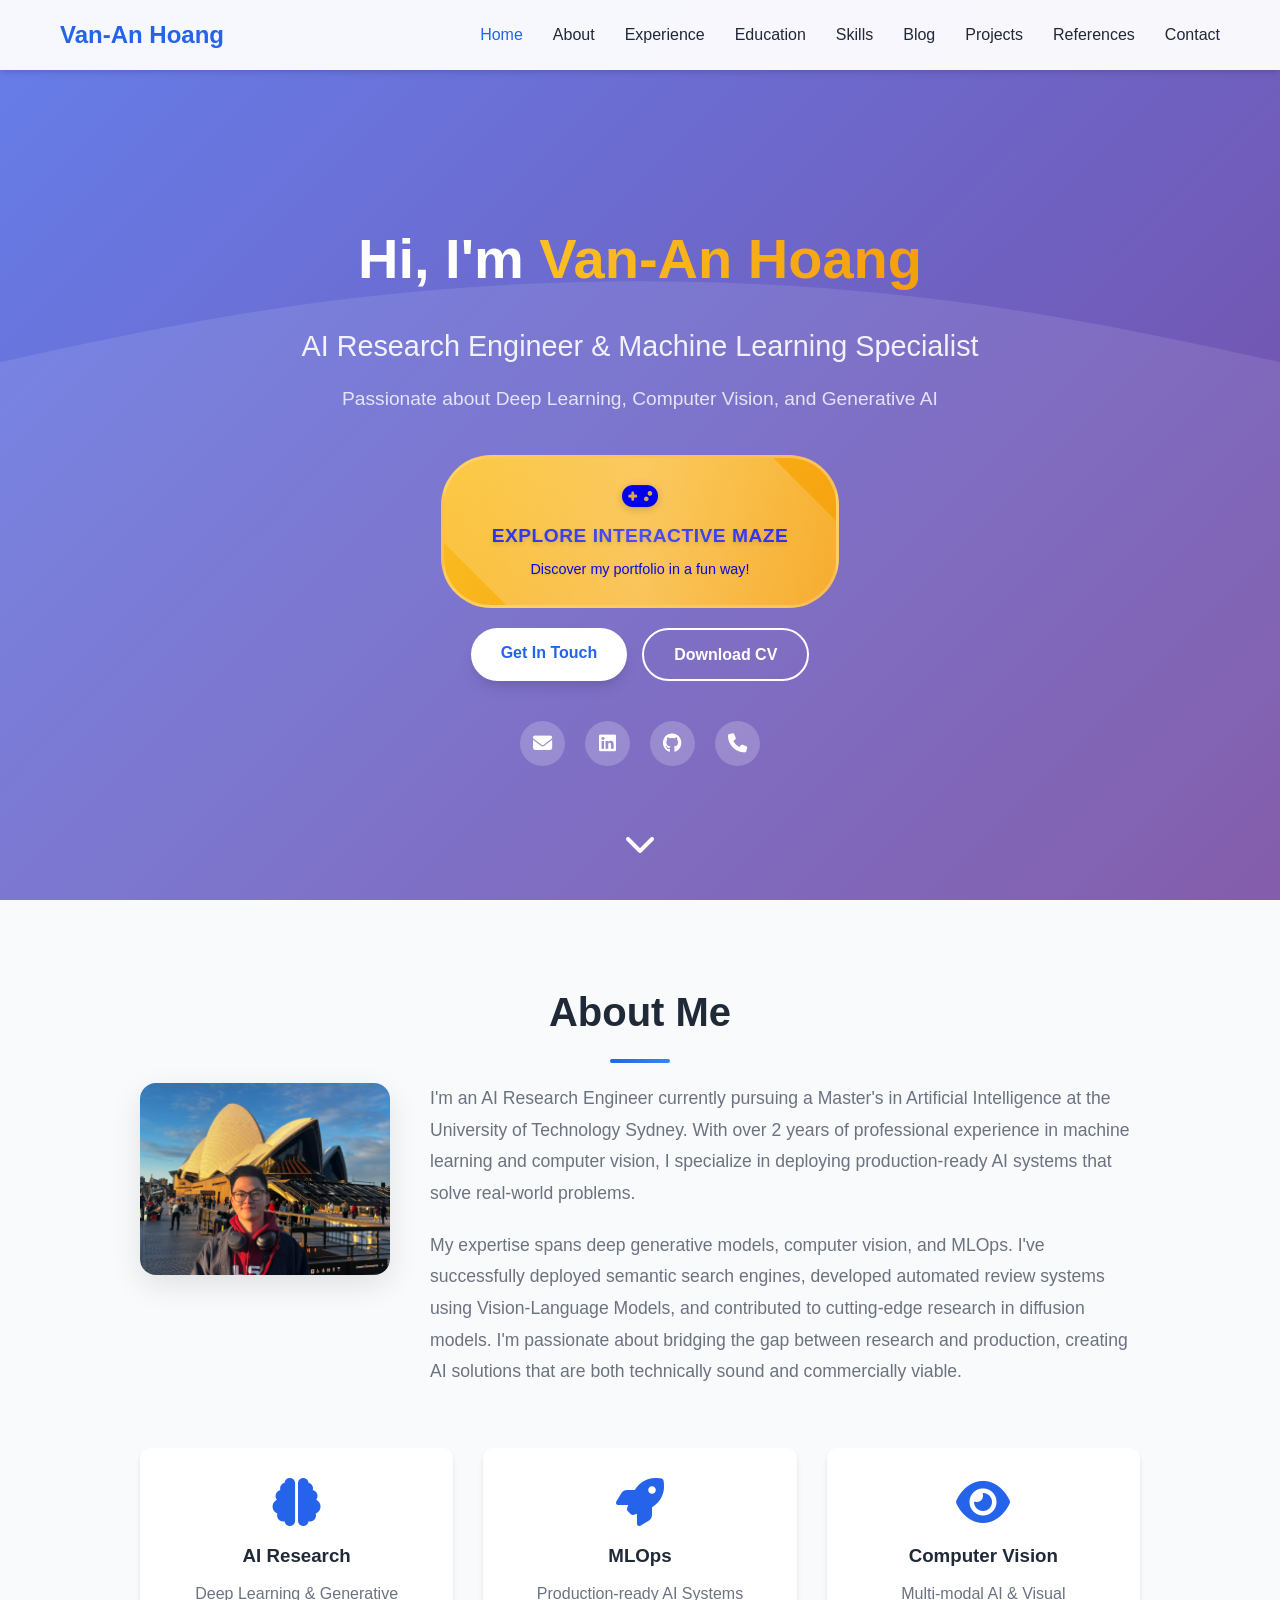
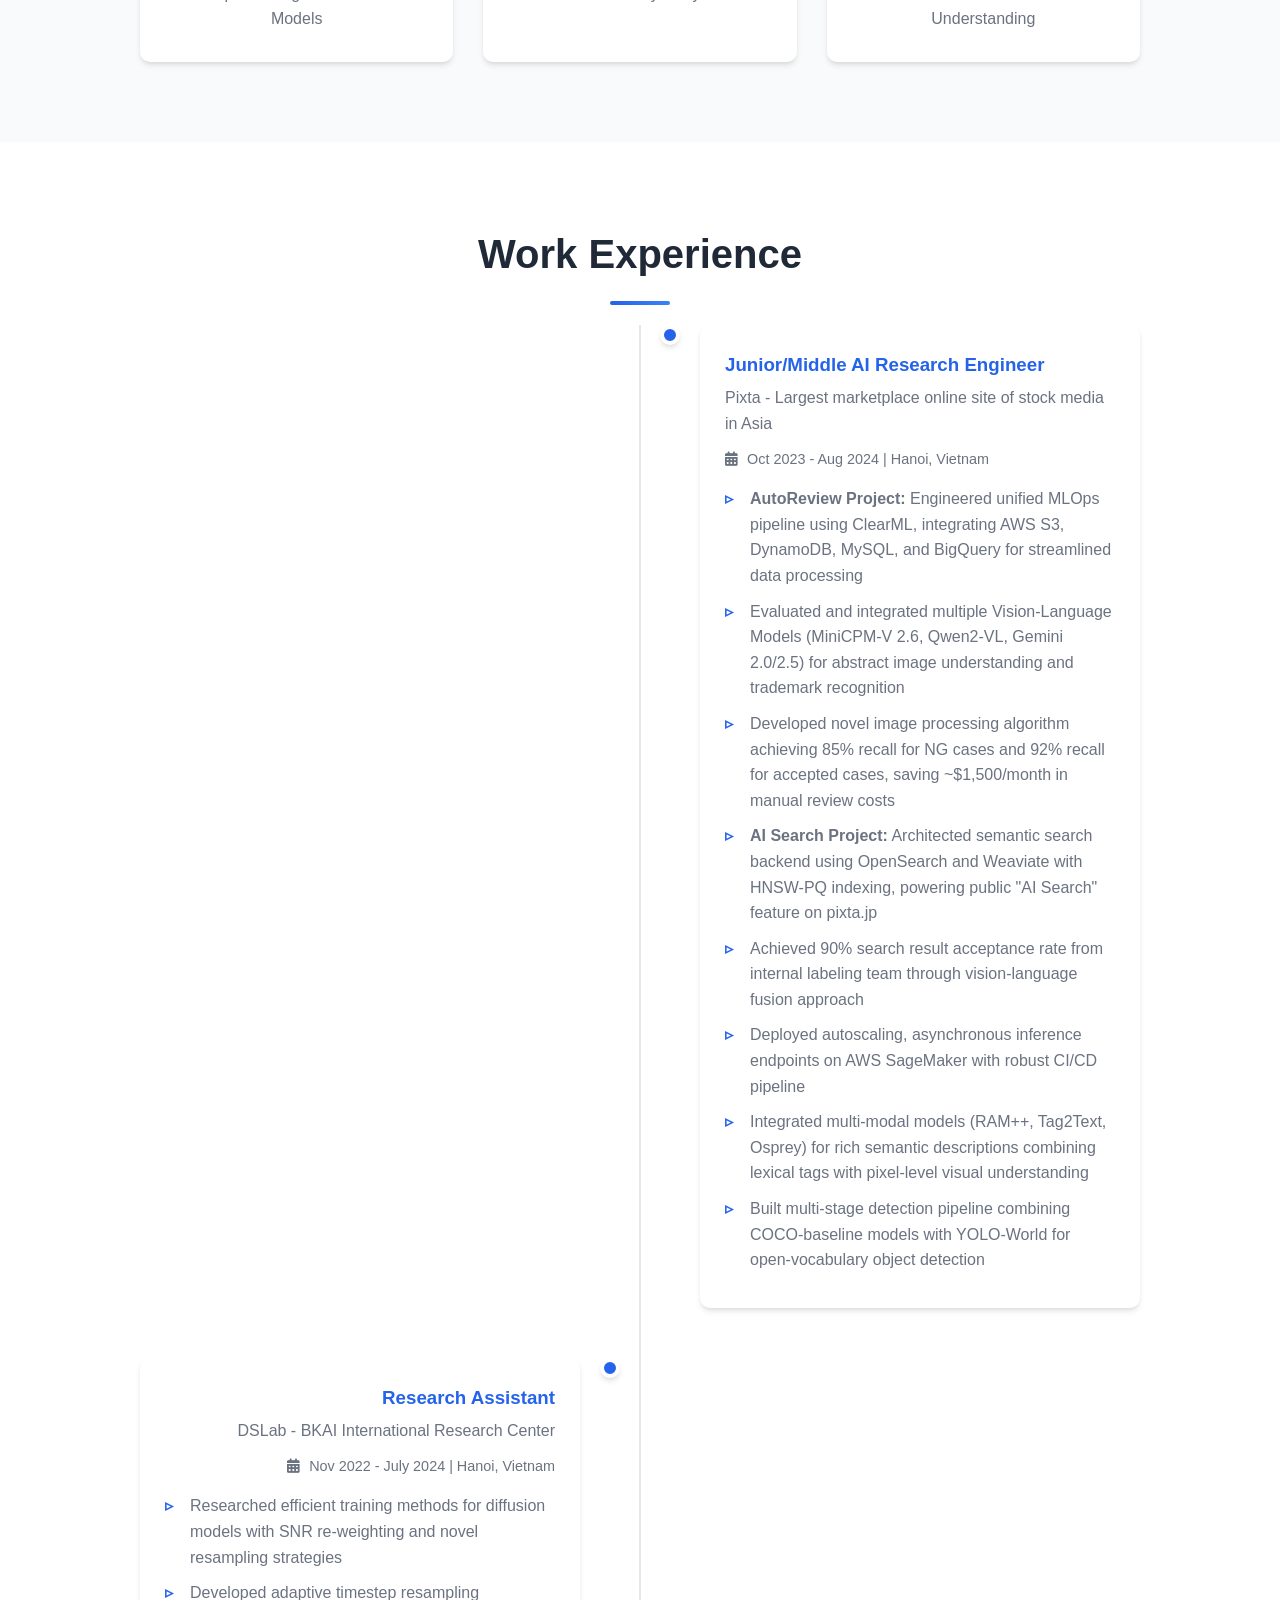
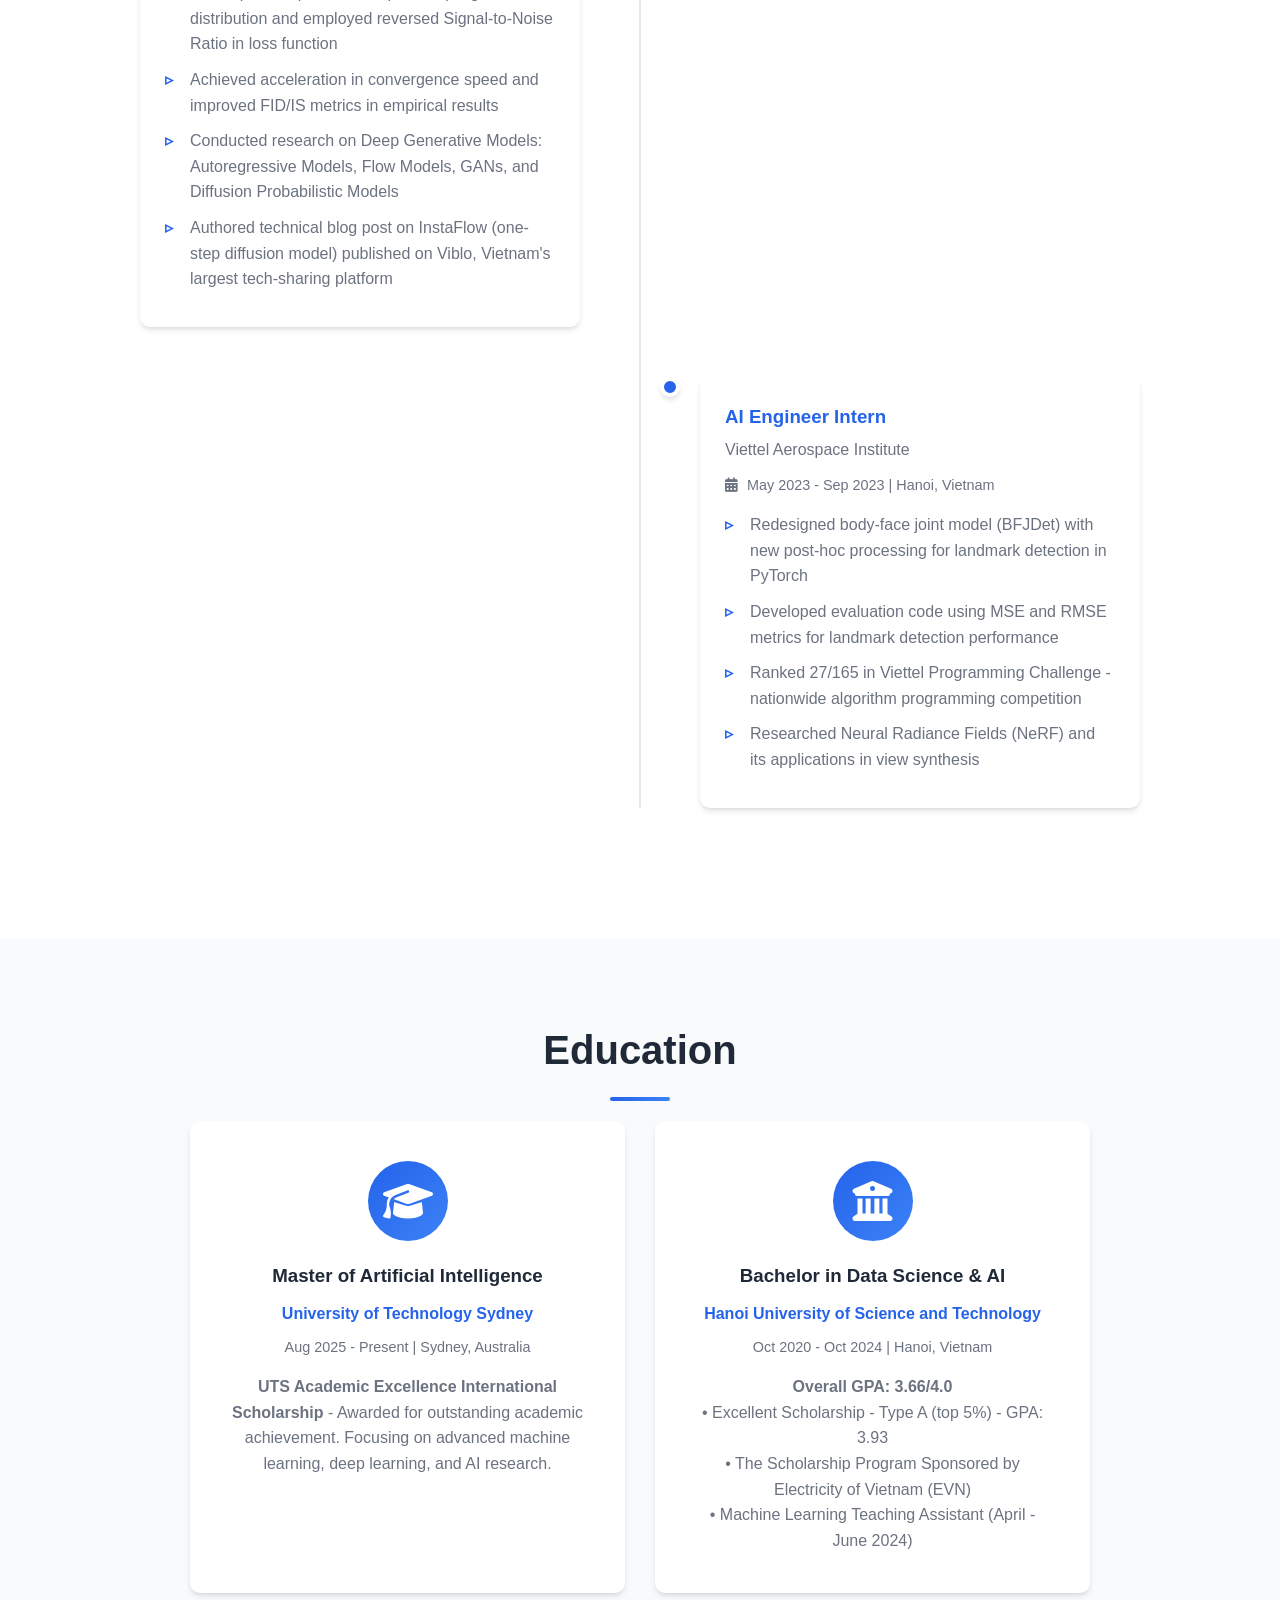
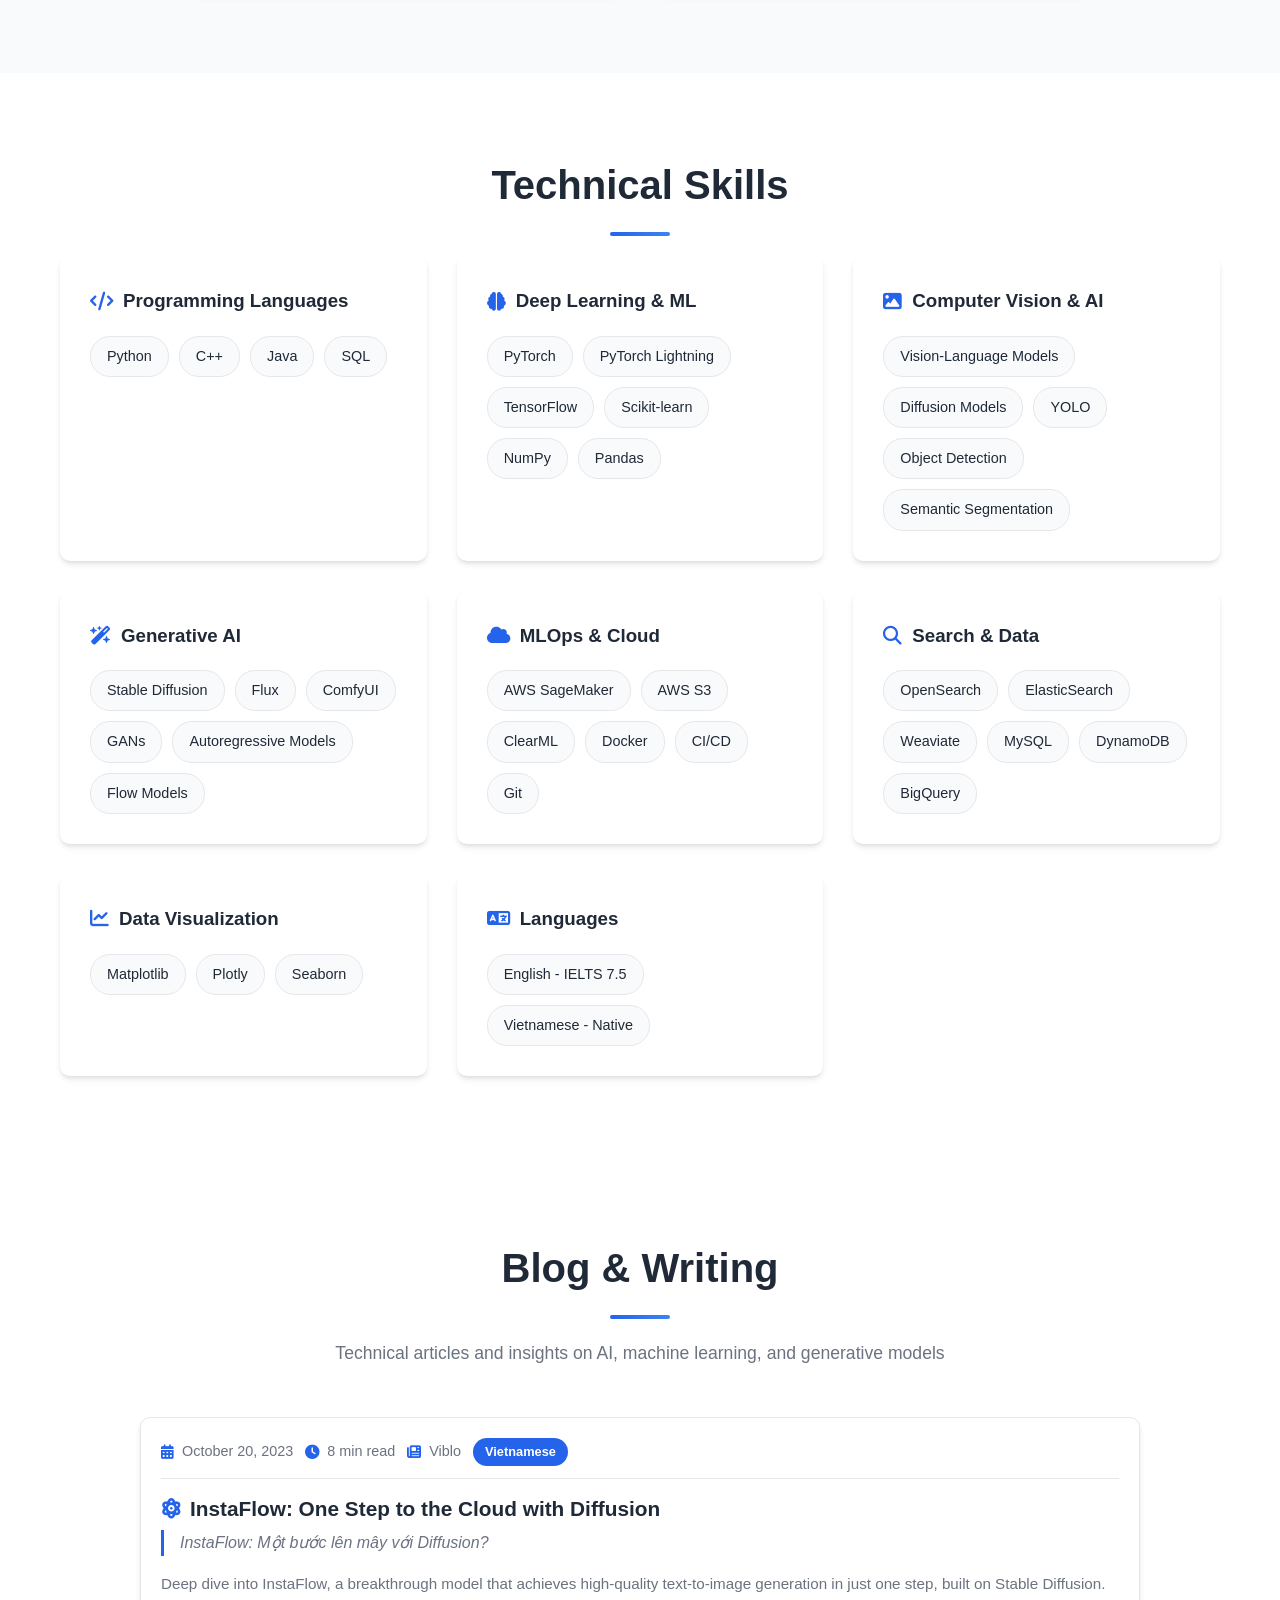
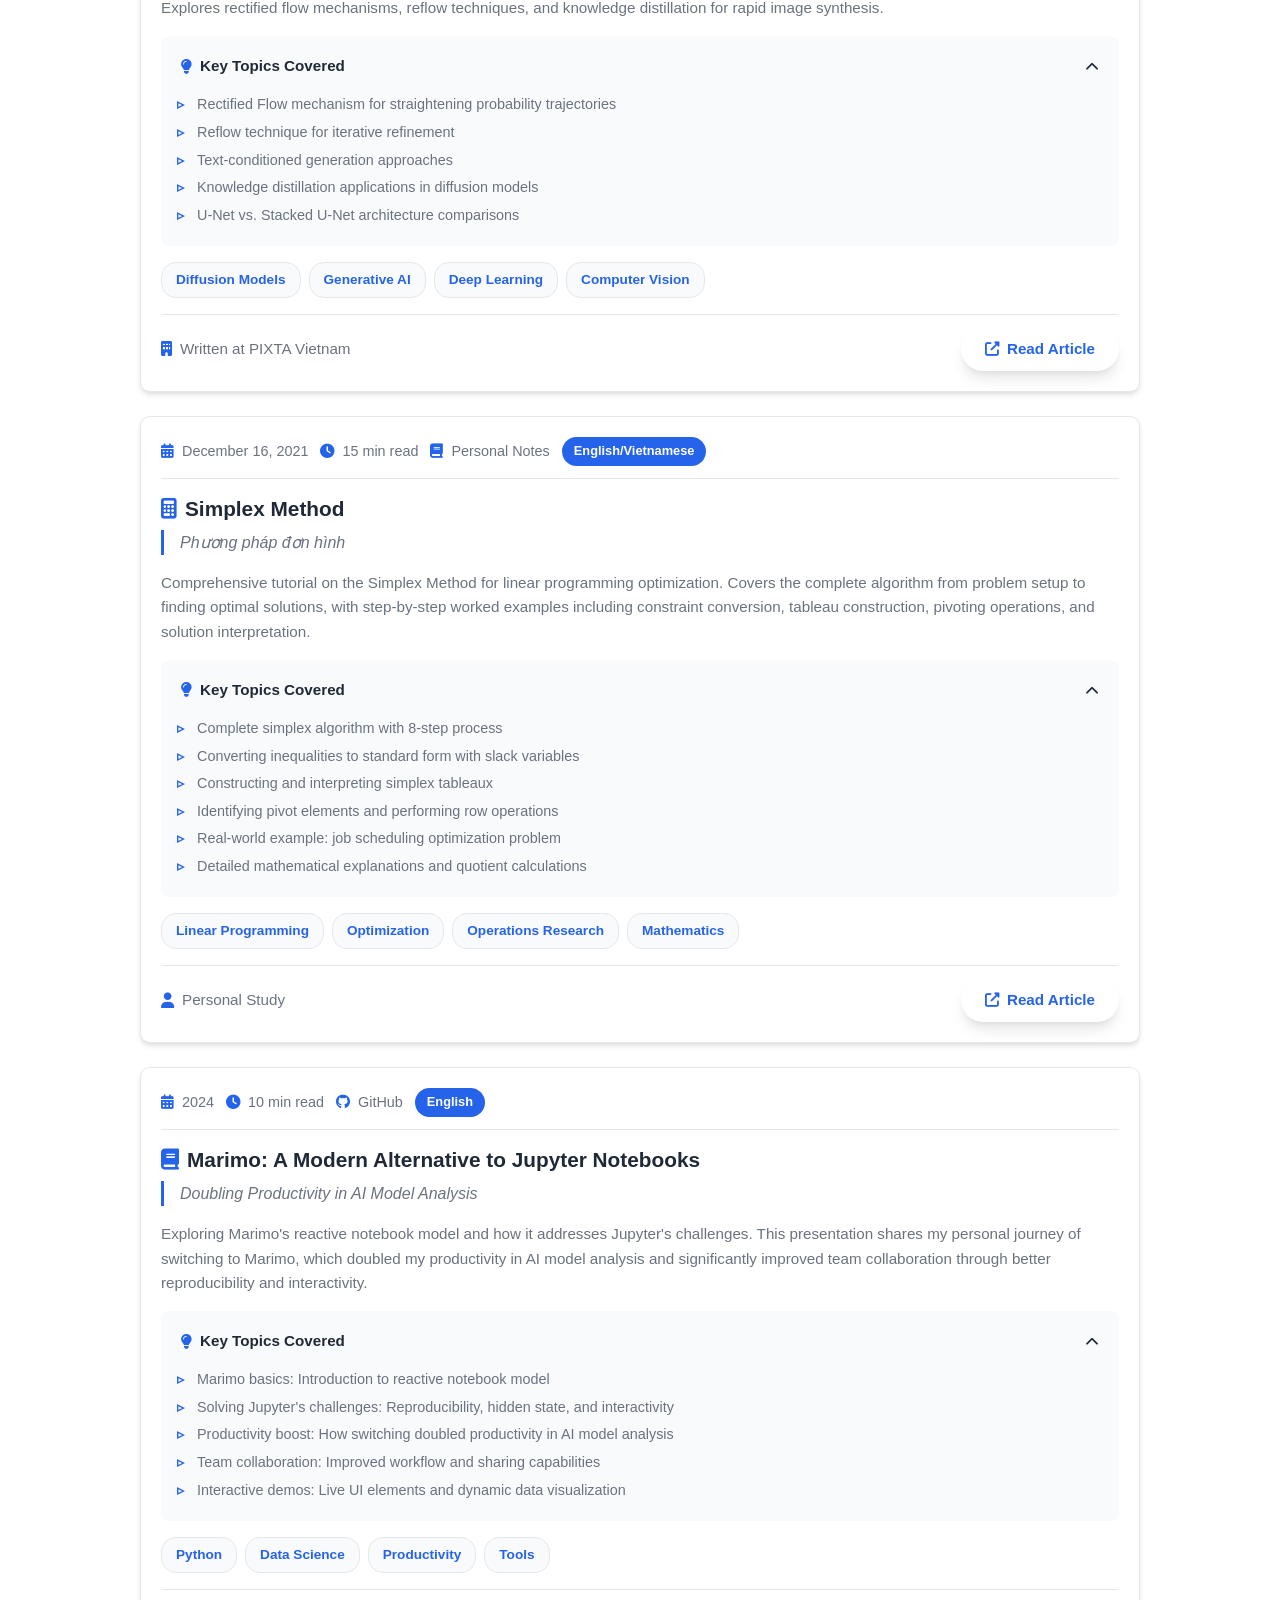
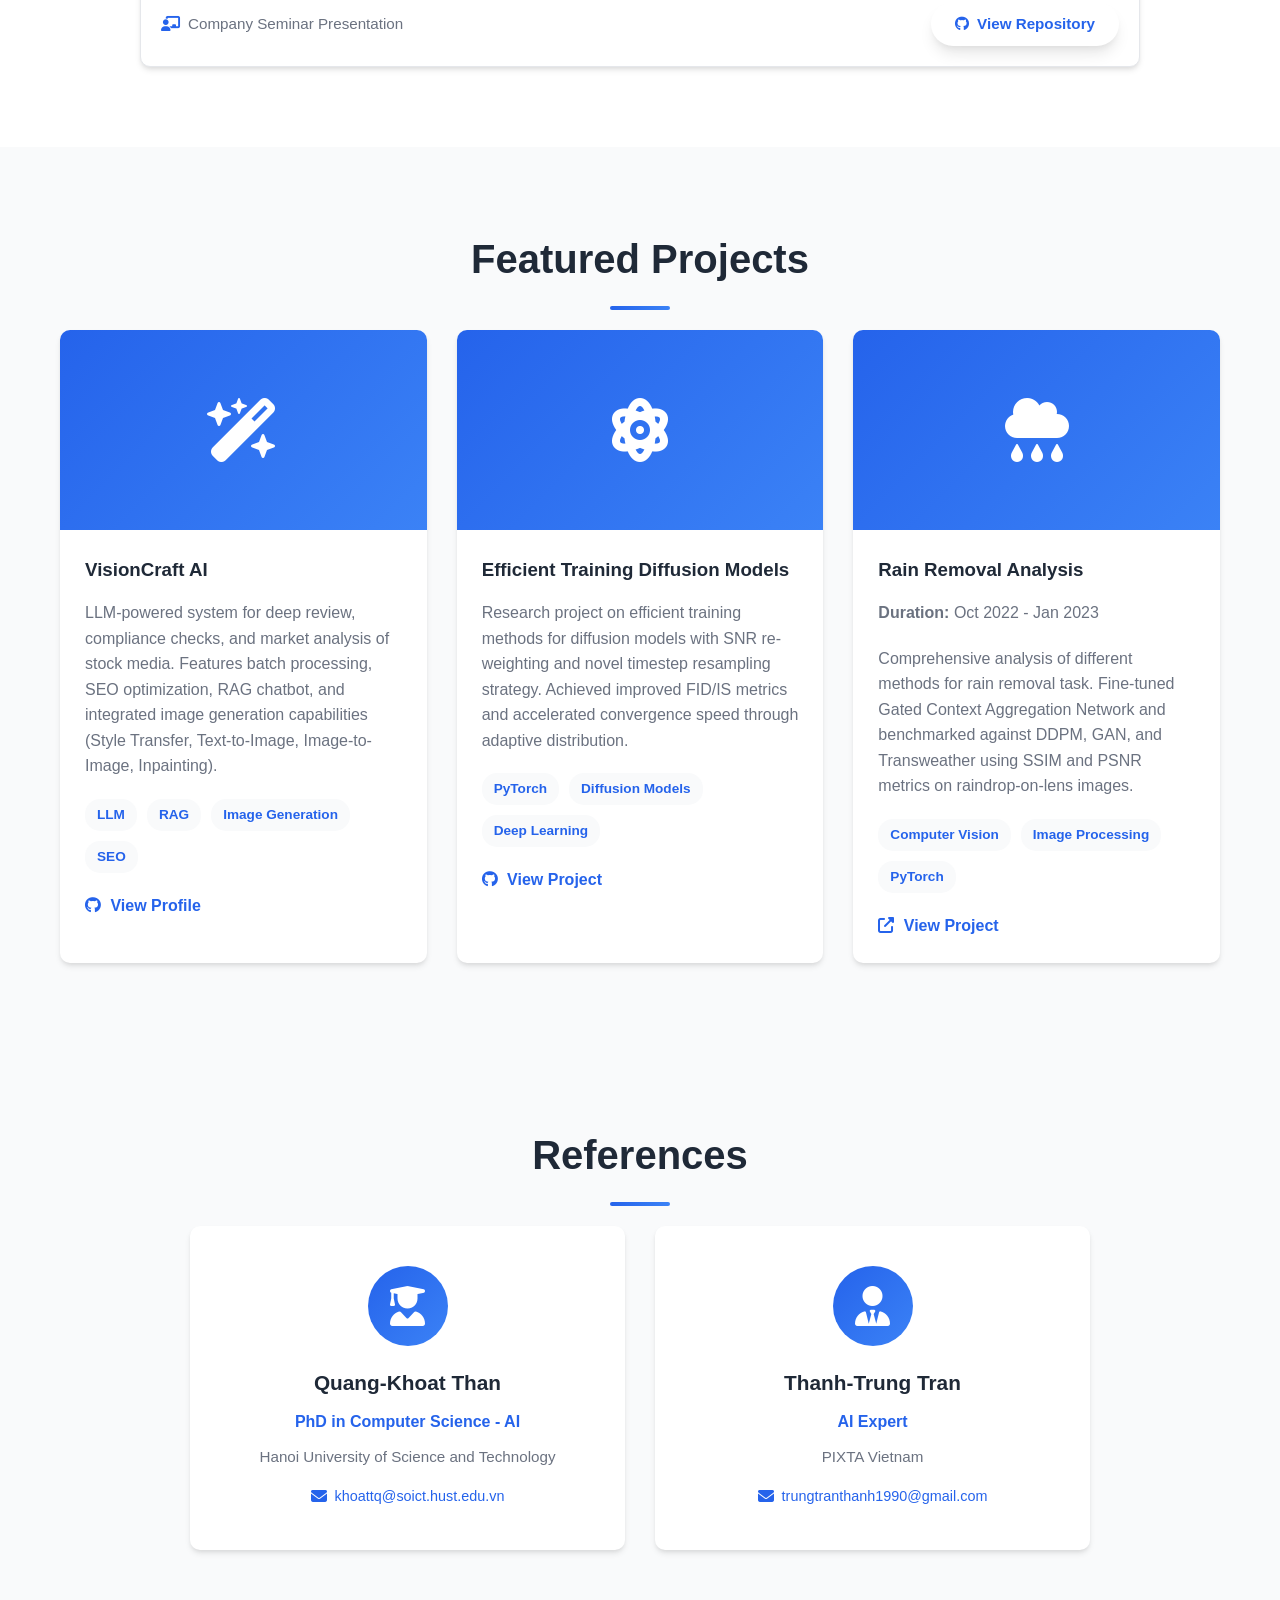
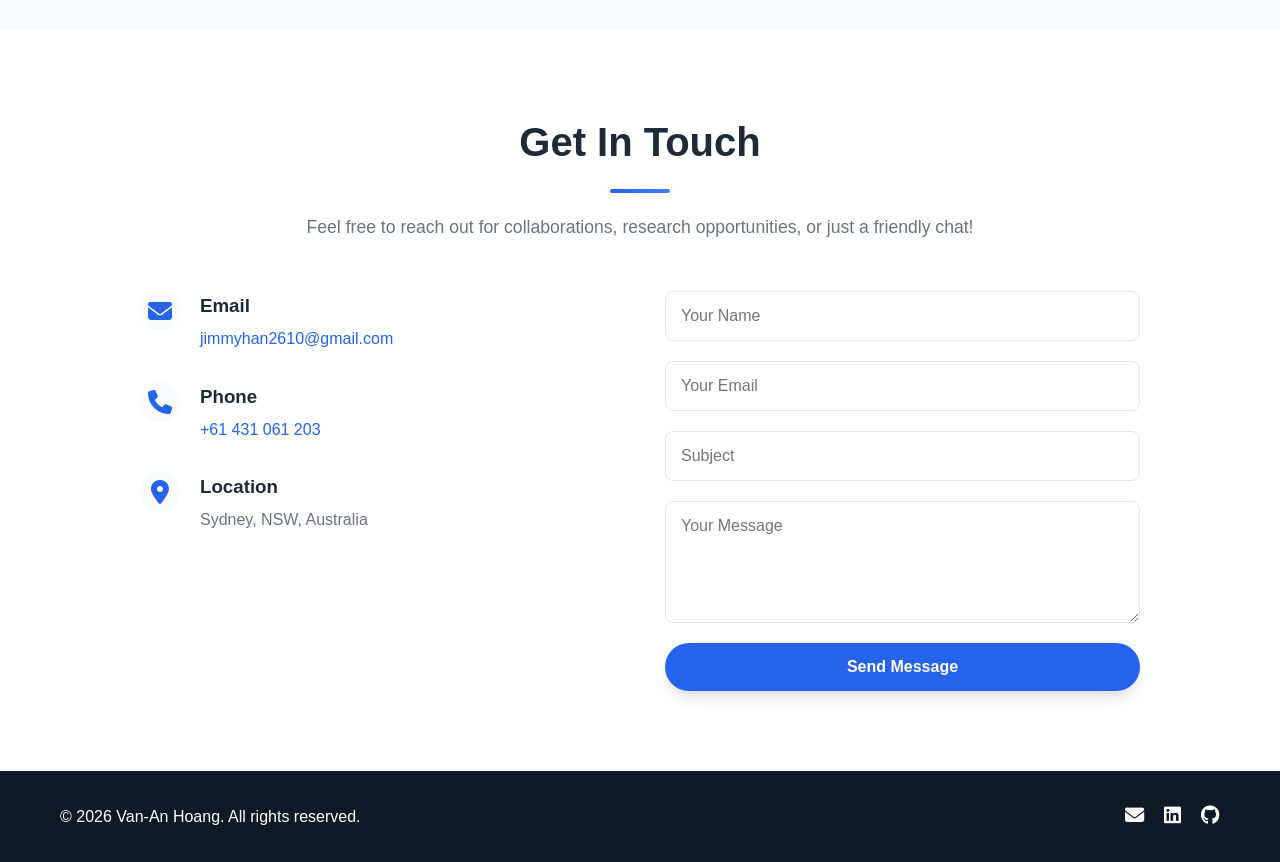
==== index.html @ dfd94d11 "Add blog section to portfolio website with multiple articles and enhance about section layout" ====
<!DOCTYPE html>
<html lang="en">
<head>
    <meta charset="UTF-8">
    <meta name="viewport" content="width=device-width, initial-scale=1.0">
    <title>Hoang Van An - Personal Portfolio</title>
    <link rel="stylesheet" href="css/shared.css">
    <link rel="stylesheet" href="css/styles.css">
    <link rel="stylesheet" href="https://cdnjs.cloudflare.com/ajax/libs/font-awesome/6.4.0/css/all.min.css">
</head>
<body>
    <!-- Navigation -->
    <nav class="navbar">
        <div class="container">
            <div class="nav-brand">
                <h2>Van-An Hoang</h2>
            </div>
            <div class="nav-toggle" id="navToggle">
                <span></span>
                <span></span>
                <span></span>
            </div>
            <ul class="nav-menu" id="navMenu">
                <li><a href="#home" class="nav-link">Home</a></li>
                <li><a href="#about" class="nav-link">About</a></li>
                <li><a href="#experience" class="nav-link">Experience</a></li>
                <li><a href="#education" class="nav-link">Education</a></li>
                <li><a href="#skills" class="nav-link">Skills</a></li>
                <li><a href="#blog" class="nav-link">Blog</a></li>
                <li><a href="#projects" class="nav-link">Projects</a></li>
                <li><a href="#references" class="nav-link">References</a></li>
                <li><a href="#contact" class="nav-link">Contact</a></li>
            </ul>
        </div>
    </nav>

    <!-- Hero Section -->
    <section id="home" class="hero">
        <div class="hero-content">
            <h1 class="hero-title">Hi, I'm <span class="highlight">Van-An Hoang</span></h1>
            <p class="hero-subtitle">AI Research Engineer & Machine Learning Specialist</p>
            <p class="hero-description">Passionate about Deep Learning, Computer Vision, and Generative AI</p>
            <div class="hero-buttons">
                <a href="maze.html" class="btn btn-maze">
                    <i class="fas fa-gamepad"></i>
                    <span>Explore Interactive Maze</span>
                    <small>Discover my portfolio in a fun way!</small>
                </a>
                <div class="hero-buttons-row">
                    <a href="#contact" class="btn btn-primary">Get In Touch</a>
                    <a href="assets/documents/Hoang_Van_An_CV_0210.pdf" download class="btn btn-secondary">Download CV</a>
                </div>
            </div>
            <div class="social-links">
                <a href="mailto:jimmyhan2610@gmail.com" target="_blank" title="Email"><i class="fas fa-envelope"></i></a>
                <a href="https://linkedin.com/in/van-an-hoang" target="_blank" title="LinkedIn"><i class="fab fa-linkedin"></i></a>
                <a href="https://github.com/EthAnHoangg" target="_blank" title="GitHub"><i class="fab fa-github"></i></a>
                <a href="tel:+61431061203" target="_blank" title="Phone"><i class="fas fa-phone"></i></a>
            </div>
        </div>
        <div class="scroll-down">
            <a href="#about"><i class="fas fa-chevron-down"></i></a>
        </div>
    </section>

    <!-- About Section -->
    <section id="about" class="about section">
        <div class="container">
            <h2 class="section-title">About Me</h2>
            <div class="about-content">
                <div class="about-top">
                    <div class="about-image">
                        <img src="assets/images/portrait.jpeg" alt="Van-An Hoang at Sydney Opera House">
                    </div>
                    <div class="about-text">
                        <p>I'm an AI Research Engineer currently pursuing a Master's in Artificial Intelligence at the University of Technology Sydney. With over 2 years of professional experience in machine learning and computer vision, I specialize in deploying production-ready AI systems that solve real-world problems.</p>
                        <p>My expertise spans deep generative models, computer vision, and MLOps. I've successfully deployed semantic search engines, developed automated review systems using Vision-Language Models, and contributed to cutting-edge research in diffusion models. I'm passionate about bridging the gap between research and production, creating AI solutions that are both technically sound and commercially viable.</p>
                    </div>
                </div>
                <div class="about-highlights">
                    <div class="highlight-item">
                        <i class="fas fa-brain"></i>
                        <h3>AI Research</h3>
                        <p>Deep Learning & Generative Models</p>
                    </div>
                    <div class="highlight-item">
                        <i class="fas fa-rocket"></i>
                        <h3>MLOps</h3>
                        <p>Production-ready AI Systems</p>
                    </div>
                    <div class="highlight-item">
                        <i class="fas fa-eye"></i>
                        <h3>Computer Vision</h3>
                        <p>Multi-modal AI & Visual Understanding</p>
                    </div>
                </div>
            </div>
        </div>
    </section>

    <!-- Experience Section -->
    <section id="experience" class="experience section">
        <div class="container">
            <h2 class="section-title">Work Experience</h2>
            <div class="timeline">
                <div class="timeline-item">
                    <div class="timeline-dot"></div>
                    <div class="timeline-content">
                        <h3>Junior/Middle AI Research Engineer</h3>
                        <h4>Pixta - Largest marketplace online site of stock media in Asia</h4>
                        <span class="timeline-date"><i class="fas fa-calendar-alt"></i> Oct 2023 - Aug 2024 | Hanoi, Vietnam</span>
                        <ul>
                            <li><strong>AutoReview Project:</strong> Engineered unified MLOps pipeline using ClearML, integrating AWS S3, DynamoDB, MySQL, and BigQuery for streamlined data processing</li>
                            <li>Evaluated and integrated multiple Vision-Language Models (MiniCPM-V 2.6, Qwen2-VL, Gemini 2.0/2.5) for abstract image understanding and trademark recognition</li>
                            <li>Developed novel image processing algorithm achieving 85% recall for NG cases and 92% recall for accepted cases, saving ~$1,500/month in manual review costs</li>
                            <li><strong>AI Search Project:</strong> Architected semantic search backend using OpenSearch and Weaviate with HNSW-PQ indexing, powering public "AI Search" feature on pixta.jp</li>
                            <li>Achieved 90% search result acceptance rate from internal labeling team through vision-language fusion approach</li>
                            <li>Deployed autoscaling, asynchronous inference endpoints on AWS SageMaker with robust CI/CD pipeline</li>
                            <li>Integrated multi-modal models (RAM++, Tag2Text, Osprey) for rich semantic descriptions combining lexical tags with pixel-level visual understanding</li>
                            <li>Built multi-stage detection pipeline combining COCO-baseline models with YOLO-World for open-vocabulary object detection</li>
                        </ul>
                    </div>
                </div>
                <div class="timeline-item">
                    <div class="timeline-dot"></div>
                    <div class="timeline-content">
                        <h3>Research Assistant</h3>
                        <h4>DSLab - BKAI International Research Center</h4>
                        <span class="timeline-date"><i class="fas fa-calendar-alt"></i> Nov 2022 - July 2024 | Hanoi, Vietnam</span>
                        <ul>
                            <li>Researched efficient training methods for diffusion models with SNR re-weighting and novel resampling strategies</li>
                            <li>Developed adaptive timestep resampling distribution and employed reversed Signal-to-Noise Ratio in loss function</li>
                            <li>Achieved acceleration in convergence speed and improved FID/IS metrics in empirical results</li>
                            <li>Conducted research on Deep Generative Models: Autoregressive Models, Flow Models, GANs, and Diffusion Probabilistic Models</li>
                            <li>Authored technical blog post on InstaFlow (one-step diffusion model) published on Viblo, Vietnam's largest tech-sharing platform</li>
                        </ul>
                    </div>
                </div>
                <div class="timeline-item">
                    <div class="timeline-dot"></div>
                    <div class="timeline-content">
                        <h3>AI Engineer Intern</h3>
                        <h4>Viettel Aerospace Institute</h4>
                        <span class="timeline-date"><i class="fas fa-calendar-alt"></i> May 2023 - Sep 2023 | Hanoi, Vietnam</span>
                        <ul>
                            <li>Redesigned body-face joint model (BFJDet) with new post-hoc processing for landmark detection in PyTorch</li>
                            <li>Developed evaluation code using MSE and RMSE metrics for landmark detection performance</li>
                            <li>Ranked 27/165 in Viettel Programming Challenge - nationwide algorithm programming competition</li>
                            <li>Researched Neural Radiance Fields (NeRF) and its applications in view synthesis</li>
                        </ul>
                    </div>
                </div>
            </div>
        </div>
    </section>

    <!-- Education Section -->
    <section id="education" class="education section">
        <div class="container">
            <h2 class="section-title">Education</h2>
            <div class="education-grid">
                <div class="education-card">
                    <div class="education-icon">
                        <i class="fas fa-graduation-cap"></i>
                    </div>
                    <h3>Master of Artificial Intelligence</h3>
                    <h4>University of Technology Sydney</h4>
                    <span class="education-date">Aug 2025 - Present | Sydney, Australia</span>
                    <p><strong>UTS Academic Excellence International Scholarship</strong> - Awarded for outstanding academic achievement. Focusing on advanced machine learning, deep learning, and AI research.</p>
                </div>
                <div class="education-card">
                    <div class="education-icon">
                        <i class="fas fa-university"></i>
                    </div>
                    <h3>Bachelor in Data Science & AI</h3>
                    <h4>Hanoi University of Science and Technology</h4>
                    <span class="education-date">Oct 2020 - Oct 2024 | Hanoi, Vietnam</span>
                    <p><strong>Overall GPA: 3.66/4.0</strong><br>
                    • Excellent Scholarship - Type A (top 5%) - GPA: 3.93<br>
                    • The Scholarship Program Sponsored by Electricity of Vietnam (EVN)<br>
                    • Machine Learning Teaching Assistant (April - June 2024)</p>
                </div>
            </div>
        </div>
    </section>

    <!-- Skills Section -->
    <section id="skills" class="skills section">
        <div class="container">
            <h2 class="section-title">Technical Skills</h2>
            <div class="skills-grid">
                <div class="skill-category">
                    <h3><i class="fas fa-code"></i> Programming Languages</h3>
                    <div class="skill-tags">
                        <span class="skill-tag">Python</span>
                        <span class="skill-tag">C++</span>
                        <span class="skill-tag">Java</span>
                        <span class="skill-tag">SQL</span>
                    </div>
                </div>
                <div class="skill-category">
                    <h3><i class="fas fa-brain"></i> Deep Learning & ML</h3>
                    <div class="skill-tags">
                        <span class="skill-tag">PyTorch</span>
                        <span class="skill-tag">PyTorch Lightning</span>
                        <span class="skill-tag">TensorFlow</span>
                        <span class="skill-tag">Scikit-learn</span>
                        <span class="skill-tag">NumPy</span>
                        <span class="skill-tag">Pandas</span>
                    </div>
                </div>
                <div class="skill-category">
                    <h3><i class="fas fa-image"></i> Computer Vision & AI</h3>
                    <div class="skill-tags">
                        <span class="skill-tag">Vision-Language Models</span>
                        <span class="skill-tag">Diffusion Models</span>
                        <span class="skill-tag">YOLO</span>
                        <span class="skill-tag">Object Detection</span>
                        <span class="skill-tag">Semantic Segmentation</span>
                    </div>
                </div>
                <div class="skill-category">
                    <h3><i class="fas fa-wand-magic-sparkles"></i> Generative AI</h3>
                    <div class="skill-tags">
                        <span class="skill-tag">Stable Diffusion</span>
                        <span class="skill-tag">Flux</span>
                        <span class="skill-tag">ComfyUI</span>
                        <span class="skill-tag">GANs</span>
                        <span class="skill-tag">Autoregressive Models</span>
                        <span class="skill-tag">Flow Models</span>
                    </div>
                </div>
                <div class="skill-category">
                    <h3><i class="fas fa-cloud"></i> MLOps & Cloud</h3>
                    <div class="skill-tags">
                        <span class="skill-tag">AWS SageMaker</span>
                        <span class="skill-tag">AWS S3</span>
                        <span class="skill-tag">ClearML</span>
                        <span class="skill-tag">Docker</span>
                        <span class="skill-tag">CI/CD</span>
                        <span class="skill-tag">Git</span>
                    </div>
                </div>
                <div class="skill-category">
                    <h3><i class="fas fa-search"></i> Search & Data</h3>
                    <div class="skill-tags">
                        <span class="skill-tag">OpenSearch</span>
                        <span class="skill-tag">ElasticSearch</span>
                        <span class="skill-tag">Weaviate</span>
                        <span class="skill-tag">MySQL</span>
                        <span class="skill-tag">DynamoDB</span>
                        <span class="skill-tag">BigQuery</span>
                    </div>
                </div>
                <div class="skill-category">
                    <h3><i class="fas fa-chart-line"></i> Data Visualization</h3>
                    <div class="skill-tags">
                        <span class="skill-tag">Matplotlib</span>
                        <span class="skill-tag">Plotly</span>
                        <span class="skill-tag">Seaborn</span>
                    </div>
                </div>
                <div class="skill-category">
                    <h3><i class="fas fa-language"></i> Languages</h3>
                    <div class="skill-tags">
                        <span class="skill-tag">English - IELTS 7.5</span>
                        <span class="skill-tag">Vietnamese - Native</span>
                    </div>
                </div>
            </div>
        </div>
    </section>

    <!-- Blog Section -->
    <section id="blog" class="blog section">
        <div class="container">
            <h2 class="section-title">Blog & Writing</h2>
            <p class="section-subtitle">Technical articles and insights on AI, machine learning, and generative models</p>
            <div class="blog-list">
                <article class="blog-article">
                    <div class="blog-meta-info">
                        <span class="blog-date"><i class="fas fa-calendar-alt"></i> October 20, 2023</span>
                        <span class="blog-read-time"><i class="fas fa-clock"></i> 8 min read</span>
                        <span class="blog-platform"><i class="fas fa-newspaper"></i> Viblo</span>
                        <span class="blog-language">Vietnamese</span>
                    </div>
                    <h3 class="blog-title"><i class="fas fa-atom"></i> InstaFlow: One Step to the Cloud with Diffusion</h3>
                    <p class="blog-title-vietnamese">InstaFlow: Một bước lên mây với Diffusion?</p>
                    <p class="blog-description">Deep dive into InstaFlow, a breakthrough model that achieves high-quality text-to-image generation in just one step, built on Stable Diffusion. Explores rectified flow mechanisms, reflow techniques, and knowledge distillation for rapid image synthesis.</p>
                    <div class="blog-highlights active">
                        <h4 class="blog-accordion-toggle">
                            <span><i class="fas fa-lightbulb"></i> Key Topics Covered</span>
                            <i class="fas fa-chevron-down"></i>
                        </h4>
                        <ul class="blog-accordion-content">
                            <li>Rectified Flow mechanism for straightening probability trajectories</li>
                            <li>Reflow technique for iterative refinement</li>
                            <li>Text-conditioned generation approaches</li>
                            <li>Knowledge distillation applications in diffusion models</li>
                            <li>U-Net vs. Stacked U-Net architecture comparisons</li>
                        </ul>
                    </div>
                    <div class="blog-tags">
                        <span class="blog-tag">Diffusion Models</span>
                        <span class="blog-tag">Generative AI</span>
                        <span class="blog-tag">Deep Learning</span>
                        <span class="blog-tag">Computer Vision</span>
                    </div>
                    <div class="blog-footer">
                        <span class="blog-org"><i class="fas fa-building"></i> Written at PIXTA Vietnam</span>
                        <a href="https://viblo.asia/p/instaflow-mot-buoc-len-may-voi-diffusion-vlZL9oxZ4QK" target="_blank" class="btn btn-primary blog-link">
                            <i class="fas fa-external-link-alt"></i> Read Article
                        </a>
                    </div>
                </article>

                <article class="blog-article">
                    <div class="blog-meta-info">
                        <span class="blog-date"><i class="fas fa-calendar-alt"></i> December 16, 2021</span>
                        <span class="blog-read-time"><i class="fas fa-clock"></i> 15 min read</span>
                        <span class="blog-platform"><i class="fas fa-book"></i> Personal Notes</span>
                        <span class="blog-language">English/Vietnamese</span>
                    </div>
                    <h3 class="blog-title"><i class="fas fa-calculator"></i> Simplex Method</h3>
                    <p class="blog-title-vietnamese">Phương pháp đơn hình</p>
                    <p class="blog-description">Comprehensive tutorial on the Simplex Method for linear programming optimization. Covers the complete algorithm from problem setup to finding optimal solutions, with step-by-step worked examples including constraint conversion, tableau construction, pivoting operations, and solution interpretation.</p>
                    <div class="blog-highlights active">
                        <h4 class="blog-accordion-toggle">
                            <span><i class="fas fa-lightbulb"></i> Key Topics Covered</span>
                            <i class="fas fa-chevron-down"></i>
                        </h4>
                        <ul class="blog-accordion-content">
                            <li>Complete simplex algorithm with 8-step process</li>
                            <li>Converting inequalities to standard form with slack variables</li>
                            <li>Constructing and interpreting simplex tableaux</li>
                            <li>Identifying pivot elements and performing row operations</li>
                            <li>Real-world example: job scheduling optimization problem</li>
                            <li>Detailed mathematical explanations and quotient calculations</li>
                        </ul>
                    </div>
                    <div class="blog-tags">
                        <span class="blog-tag">Linear Programming</span>
                        <span class="blog-tag">Optimization</span>
                        <span class="blog-tag">Operations Research</span>
                        <span class="blog-tag">Mathematics</span>
                    </div>
                    <div class="blog-footer">
                        <span class="blog-org"><i class="fas fa-user"></i> Personal Study</span>
                        <a href="simplexmethod.html" target="_blank" class="btn btn-primary blog-link">
                            <i class="fas fa-external-link-alt"></i> Read Article
                        </a>
                    </div>
                </article>

                <article class="blog-article">
                    <div class="blog-meta-info">
                        <span class="blog-date"><i class="fas fa-calendar-alt"></i> 2024</span>
                        <span class="blog-read-time"><i class="fas fa-clock"></i> 10 min read</span>
                        <span class="blog-platform"><i class="fab fa-github"></i> GitHub</span>
                        <span class="blog-language">English</span>
                    </div>
                    <h3 class="blog-title"><i class="fas fa-book"></i> Marimo: A Modern Alternative to Jupyter Notebooks</h3>
                    <p class="blog-title-vietnamese">Doubling Productivity in AI Model Analysis</p>
                    <p class="blog-description">Exploring Marimo's reactive notebook model and how it addresses Jupyter's challenges. This presentation shares my personal journey of switching to Marimo, which doubled my productivity in AI model analysis and significantly improved team collaboration through better reproducibility and interactivity.</p>
                    <div class="blog-highlights active">
                        <h4 class="blog-accordion-toggle">
                            <span><i class="fas fa-lightbulb"></i> Key Topics Covered</span>
                            <i class="fas fa-chevron-down"></i>
                        </h4>
                        <ul class="blog-accordion-content">
                            <li>Marimo basics: Introduction to reactive notebook model</li>
                            <li>Solving Jupyter's challenges: Reproducibility, hidden state, and interactivity</li>
                            <li>Productivity boost: How switching doubled productivity in AI model analysis</li>
                            <li>Team collaboration: Improved workflow and sharing capabilities</li>
                            <li>Interactive demos: Live UI elements and dynamic data visualization</li>
                        </ul>
                    </div>
                    <div class="blog-tags">
                        <span class="blog-tag">Python</span>
                        <span class="blog-tag">Data Science</span>
                        <span class="blog-tag">Productivity</span>
                        <span class="blog-tag">Tools</span>
                    </div>
                    <div class="blog-footer">
                        <span class="blog-org"><i class="fas fa-chalkboard-teacher"></i> Company Seminar Presentation</span>
                        <a href="https://github.com/EthAnHoangg/marimo-intro" target="_blank" class="btn btn-primary blog-link">
                            <i class="fab fa-github"></i> View Repository
                        </a>
                    </div>
                </article>
            </div>
        </div>
    </section>

    <!-- Projects Section -->
    <section id="projects" class="projects section">
        <div class="container">
            <h2 class="section-title">Featured Projects</h2>
            <div class="projects-grid">
                <div class="project-card">
                    <div class="project-image">
                        <i class="fas fa-wand-magic-sparkles"></i>
                    </div>
                    <div class="project-content">
                        <h3>VisionCraft AI</h3>
                        <p>LLM-powered system for deep review, compliance checks, and market analysis of stock media. Features batch processing, SEO optimization, RAG chatbot, and integrated image generation capabilities (Style Transfer, Text-to-Image, Image-to-Image, Inpainting).</p>
                        <div class="project-tech">
                            <span>LLM</span>
                            <span>RAG</span>
                            <span>Image Generation</span>
                            <span>SEO</span>
                        </div>
                        <div class="project-links">
                            <a href="https://github.com/EthAnHoangg" target="_blank"><i class="fab fa-github"></i> View Profile</a>
                        </div>
                    </div>
                </div>
                <div class="project-card">
                    <div class="project-image">
                        <i class="fas fa-atom"></i>
                    </div>
                    <div class="project-content">
                        <h3>Efficient Training Diffusion Models</h3>
                        <p>Research project on efficient training methods for diffusion models with SNR re-weighting and novel timestep resampling strategy. Achieved improved FID/IS metrics and accelerated convergence speed through adaptive distribution.</p>
                        <div class="project-tech">
                            <span>PyTorch</span>
                            <span>Diffusion Models</span>
                            <span>Deep Learning</span>
                        </div>
                        <div class="project-links">
                            <a href="https://github.com/HoangAnAIRS/exponential-SNR-diffusion" target="_blank"><i class="fab fa-github"></i> View Project</a>
                        </div>
                    </div>
                </div>
                <div class="project-card">
                    <div class="project-image">
                        <i class="fas fa-cloud-rain"></i>
                    </div>
                    <div class="project-content">
                        <h3>Rain Removal Analysis</h3>
                        <p><strong>Duration:</strong> Oct 2022 - Jan 2023</p>
                        <p>Comprehensive analysis of different methods for rain removal task. Fine-tuned Gated Context Aggregation Network and benchmarked against DDPM, GAN, and Transweather using SSIM and PSNR metrics on raindrop-on-lens images.</p>
                        <div class="project-tech">
                            <span>Computer Vision</span>
                            <span>Image Processing</span>
                            <span>PyTorch</span>
                        </div>
                        <div class="project-links">
                            <a href="https://drive.google.com/drive/folders/1zqu1nTZ7Yb06Lkm0utC-yvT6vVn9DRC9?usp=drive_link" target="_blank"><i class="fas fa-external-link-alt"></i> View Project</a>
                        </div>
                    </div>
                </div>
            </div>
        </div>
    </section>

    <!-- References Section -->
    <section id="references" class="references section">
        <div class="container">
            <h2 class="section-title">References</h2>
            <div class="references-grid">
                <div class="reference-card">
                    <div class="reference-icon">
                        <i class="fas fa-user-graduate"></i>
                    </div>
                    <h3>Quang-Khoat Than</h3>
                    <h4>PhD in Computer Science - AI</h4>
                    <p class="reference-org">Hanoi University of Science and Technology</p>
                    <a href="mailto:khoattq@soict.hust.edu.vn" class="reference-email">
                        <i class="fas fa-envelope"></i> khoattq@soict.hust.edu.vn
                    </a>
                </div>
                <div class="reference-card">
                    <div class="reference-icon">
                        <i class="fas fa-user-tie"></i>
                    </div>
                    <h3>Thanh-Trung Tran</h3>
                    <h4>AI Expert</h4>
                    <p class="reference-org">PIXTA Vietnam</p>
                    <a href="mailto:trungtranthanh1990@gmail.com" class="reference-email">
                        <i class="fas fa-envelope"></i> trungtranthanh1990@gmail.com
                    </a>
                </div>
            </div>
        </div>
    </section>

    <!-- Contact Section -->
    <section id="contact" class="contact section">
        <div class="container">
            <h2 class="section-title">Get In Touch</h2>
            <p class="section-subtitle">Feel free to reach out for collaborations, research opportunities, or just a friendly chat!</p>
            <div class="contact-content">
                <div class="contact-info">
                    <div class="contact-item">
                        <i class="fas fa-envelope"></i>
                        <div>
                            <h3>Email</h3>
                            <a href="mailto:jimmyhan2610@gmail.com">jimmyhan2610@gmail.com</a>
                        </div>
                    </div>
                    <div class="contact-item">
                        <i class="fas fa-phone"></i>
                        <div>
                            <h3>Phone</h3>
                            <a href="tel:+61431061203">+61 431 061 203</a>
                        </div>
                    </div>
                    <div class="contact-item">
                        <i class="fas fa-map-marker-alt"></i>
                        <div>
                            <h3>Location</h3>
                            <p>Sydney, NSW, Australia</p>
                        </div>
                    </div>
                </div>
                <form class="contact-form" id="contactForm">
                    <div class="form-group">
                        <input type="text" placeholder="Your Name" required>
                    </div>
                    <div class="form-group">
                        <input type="email" placeholder="Your Email" required>
                    </div>
                    <div class="form-group">
                        <input type="text" placeholder="Subject" required>
                    </div>
                    <div class="form-group">
                        <textarea rows="5" placeholder="Your Message" required></textarea>
                    </div>
                    <button type="submit" class="btn btn-primary">Send Message</button>
                </form>
            </div>
        </div>
    </section>

    <!-- Footer -->
    <footer class="footer">
        <div class="container">
            <p>&copy; 2024 Van-An Hoang. All rights reserved.</p>
            <div class="footer-links">
                <a href="mailto:jimmyhan2610@gmail.com"><i class="fas fa-envelope"></i></a>
                <a href="https://linkedin.com/in/van-an-hoang" target="_blank"><i class="fab fa-linkedin"></i></a>
                <a href="https://github.com/EthAnHoangg" target="_blank"><i class="fab fa-github"></i></a>
            </div>
        </div>
    </footer>

    <script src="js/script.js"></script>
    <script src="js/blog.js"></script>
</body>
</html>
---- css/shared.css ----
/* ===== Shared CSS Variables and Utilities ===== */
/* This file contains common styles used across both traditional and maze portfolio pages */

/* CSS Variables */
:root {
    /* Primary Colors */
    --primary-color: #2563eb;
    --secondary-color: #1e40af;
    --accent-color: #3b82f6;

    /* Text Colors */
    --text-color: #1f2937;
    --text-light: #6b7280;

    /* Background Colors */
    --bg-color: #f9fafb;
    --white: #ffffff;
    --dark: #111827;
    --bg-light: #f9fafb;
    --bg-dark: #111827;
    --border-color: #e5e7eb;

    /* Hotspot Colors (for maze) */
    --hotspot-about: #8b5cf6;
    --hotspot-experience: #ec4899;
    --hotspot-education: #f59e0b;
    --hotspot-skills: #10b981;
    --hotspot-projects: #3b82f6;
    --hotspot-references: #6366f1;
    --hotspot-contact: #ef4444;

    /* Shadows */
    --shadow: 0 4px 6px -1px rgba(0, 0, 0, 0.1), 0 2px 4px -1px rgba(0, 0, 0, 0.06);
    --shadow-lg: 0 10px 15px -3px rgba(0, 0, 0, 0.1), 0 4px 6px -2px rgba(0, 0, 0, 0.05);

    /* Transitions */
    --transition-fast: 0.15s ease;
    --transition-normal: 0.3s ease;
    --transition-slow: 0.5s ease;
}

/* Global Reset */
* {
    margin: 0;
    padding: 0;
    box-sizing: border-box;
}

html {
    scroll-behavior: smooth;
}

/* Common Utility Classes */
.hidden {
    display: none !important;
}

.container {
    max-width: 1200px;
    margin: 0 auto;
    padding: 0 20px;
}

/* Font Awesome Icons - Ensure consistency */
.fas, .fab {
    font-family: 'Font Awesome 6 Free', 'Font Awesome 6 Brands';
    font-weight: 900;
}
---- css/styles.css ----
/* Reset and Base Styles */
* {
    margin: 0;
    padding: 0;
    box-sizing: border-box;
}

:root {
    --primary-color: #2563eb;
    --secondary-color: #1e40af;
    --accent-color: #3b82f6;
    --text-color: #1f2937;
    --text-light: #6b7280;
    --bg-color: #ffffff;
    --bg-light: #f9fafb;
    --bg-dark: #111827;
    --border-color: #e5e7eb;
    --shadow: 0 4px 6px -1px rgba(0, 0, 0, 0.1), 0 2px 4px -1px rgba(0, 0, 0, 0.06);
    --shadow-lg: 0 10px 15px -3px rgba(0, 0, 0, 0.1), 0 4px 6px -2px rgba(0, 0, 0, 0.05);
}

html {
    scroll-behavior: smooth;
}

body {
    font-family: 'Segoe UI', Tahoma, Geneva, Verdana, sans-serif;
    line-height: 1.6;
    color: var(--text-color);
    background-color: var(--bg-color);
}

.container {
    max-width: 1200px;
    margin: 0 auto;
    padding: 0 20px;
}

.section {
    padding: 80px 0;
}

.section-title {
    font-size: 2.5rem;
    text-align: center;
    margin-bottom: 20px;
    color: var(--text-color);
    position: relative;
}

.section-title::after {
    content: '';
    display: block;
    width: 60px;
    height: 4px;
    background: linear-gradient(90deg, var(--primary-color), var(--accent-color));
    margin: 15px auto 0;
    border-radius: 2px;
}

.section-subtitle {
    text-align: center;
    color: var(--text-light);
    font-size: 1.1rem;
    margin-bottom: 50px;
}

/* Navigation */
.navbar {
    position: fixed;
    top: 0;
    width: 100%;
    background: rgba(255, 255, 255, 0.95);
    backdrop-filter: blur(10px);
    box-shadow: var(--shadow);
    z-index: 1000;
    transition: all 0.3s ease;
}

.navbar .container {
    display: flex;
    justify-content: space-between;
    align-items: center;
    padding: 1rem 20px;
}

.nav-brand h2 {
    color: var(--primary-color);
    font-size: 1.5rem;
}

.nav-menu {
    display: flex;
    list-style: none;
    gap: 30px;
}

.nav-link {
    text-decoration: none;
    color: var(--text-color);
    font-weight: 500;
    transition: color 0.3s ease;
    position: relative;
}

.nav-link::after {
    content: '';
    position: absolute;
    bottom: -5px;
    left: 0;
    width: 0;
    height: 2px;
    background: var(--primary-color);
    transition: width 0.3s ease;
}

.nav-link:hover::after {
    width: 100%;
}

.nav-link:hover {
    color: var(--primary-color);
}

.nav-toggle {
    display: none;
    flex-direction: column;
    cursor: pointer;
    gap: 5px;
}

.nav-toggle span {
    width: 25px;
    height: 3px;
    background: var(--text-color);
    border-radius: 3px;
    transition: all 0.3s ease;
}

/* Hero Section */
.hero {
    min-height: 100vh;
    display: flex;
    align-items: center;
    justify-content: center;
    background: linear-gradient(135deg, #667eea 0%, #764ba2 100%);
    color: white;
    text-align: center;
    position: relative;
    padding-top: 80px;
}

.hero::before {
    content: '';
    position: absolute;
    top: 0;
    left: 0;
    right: 0;
    bottom: 0;
    background: url('data:image/svg+xml,<svg xmlns="http://www.w3.org/2000/svg" viewBox="0 0 1440 320"><path fill="%23ffffff" fill-opacity="0.1" d="M0,96L48,112C96,128,192,160,288,160C384,160,480,128,576,112C672,96,768,96,864,112C960,128,1056,160,1152,160C1248,160,1344,128,1392,112L1440,96L1440,320L1392,320C1344,320,1248,320,1152,320C1056,320,960,320,864,320C768,320,672,320,576,320C480,320,384,320,288,320C192,320,96,320,48,320L0,320Z"></path></svg>') no-repeat bottom;
    background-size: cover;
}

.hero-content {
    z-index: 1;
    animation: fadeInUp 1s ease;
}

.hero-title {
    font-size: 3.5rem;
    margin-bottom: 20px;
    animation: fadeInUp 1s ease 0.2s backwards;
}

.highlight {
    background: linear-gradient(90deg, #fbbf24, #f59e0b);
    -webkit-background-clip: text;
    -webkit-text-fill-color: transparent;
    background-clip: text;
}

.hero-subtitle {
    font-size: 1.8rem;
    margin-bottom: 15px;
    opacity: 0.9;
    animation: fadeInUp 1s ease 0.4s backwards;
}

.hero-description {
    font-size: 1.2rem;
    margin-bottom: 40px;
    opacity: 0.8;
    animation: fadeInUp 1s ease 0.6s backwards;
}

.hero-buttons {
    display: flex;
    flex-direction: column;
    gap: 20px;
    justify-content: center;
    align-items: center;
    margin-bottom: 40px;
    animation: fadeInUp 1s ease 0.8s backwards;
}

.hero-buttons-row {
    display: flex;
    gap: 15px;
    flex-wrap: wrap;
    justify-content: center;
}

.btn {
    padding: 12px 30px;
    border-radius: 50px;
    text-decoration: none;
    font-weight: 600;
    transition: all 0.3s ease;
    display: inline-block;
}

.btn-primary {
    background: white;
    color: var(--primary-color);
    box-shadow: var(--shadow-lg);
}

.btn-primary:hover {
    transform: translateY(-2px);
    box-shadow: 0 15px 25px -5px rgba(0, 0, 0, 0.2);
}

.btn-secondary {
    background: transparent;
    color: white;
    border: 2px solid white;
}

.btn-secondary:hover {
    background: white;
    color: var(--primary-color);
}

.btn-accent {
    background: linear-gradient(135deg, #667eea 0%, #764ba2 100%);
    color: white;
    border: none;
    box-shadow: 0 10px 20px -5px rgba(102, 126, 234, 0.4);
}

.btn-accent:hover {
    transform: translateY(-2px);
    box-shadow: 0 15px 30px -5px rgba(102, 126, 234, 0.5);
}

.btn-accent i {
    margin-right: 8px;
}

/* Enhanced Maze Button */
.btn-maze {
    padding: 1.5rem 3rem;
    display: flex;
    flex-direction: column;
    align-items: center;
    gap: 0.35rem;
    min-width: 320px;
    position: relative;
    overflow: hidden;
    background: linear-gradient(135deg, #fbbf24 0%, #f59e0b 100%) !important;
    border: 3px solid rgba(255, 255, 255, 0.3);
    animation: pulseGlow 2s ease-in-out infinite;
}

.btn-maze::before {
    content: '';
    position: absolute;
    top: -50%;
    left: -50%;
    width: 200%;
    height: 200%;
    background: linear-gradient(
        45deg,
        transparent,
        rgba(255, 255, 255, 0.3),
        transparent
    );
    transform: rotate(45deg);
    animation: shimmer 3s infinite;
}

.btn-maze i {
    font-size: 1.8rem;
    margin-right: 0;
    margin-bottom: 0.3rem;
    filter: drop-shadow(0 2px 4px rgba(0, 0, 0, 0.2));
}

.btn-maze span {
    font-size: 1.2rem;
    font-weight: 800;
    letter-spacing: 0.5px;
    text-transform: uppercase;
    text-shadow: 0 2px 4px rgba(0, 0, 0, 0.2);
}

.btn-maze small {
    font-size: 0.9rem;
    opacity: 0.95;
    font-weight: 500;
    text-shadow: 0 1px 2px rgba(0, 0, 0, 0.1);
}

.btn-maze:hover {
    transform: translateY(-4px) scale(1.03);
    box-shadow: 0 25px 50px -5px rgba(251, 191, 36, 0.6);
    border-color: rgba(255, 255, 255, 0.5);
}

@keyframes pulseGlow {
    0%, 100% {
        box-shadow: 0 15px 30px -5px rgba(251, 191, 36, 0.5),
                    0 0 0 0 rgba(251, 191, 36, 0.4);
    }
    50% {
        box-shadow: 0 15px 30px -5px rgba(251, 191, 36, 0.5),
                    0 0 0 10px rgba(251, 191, 36, 0);
    }
}

@keyframes shimmer {
    0% {
        transform: translateX(-100%) translateY(-100%) rotate(45deg);
    }
    100% {
        transform: translateX(100%) translateY(100%) rotate(45deg);
    }
}

.social-links {
    display: flex;
    gap: 20px;
    justify-content: center;
    animation: fadeInUp 1s ease 1s backwards;
}

.social-links a {
    width: 45px;
    height: 45px;
    border-radius: 50%;
    background: rgba(255, 255, 255, 0.2);
    display: flex;
    align-items: center;
    justify-content: center;
    color: white;
    font-size: 1.2rem;
    text-decoration: none;
    transition: all 0.3s ease;
}

.social-links a:hover {
    background: white;
    color: var(--primary-color);
    transform: translateY(-3px);
}

.scroll-down {
    position: absolute;
    bottom: 30px;
    left: 50%;
    transform: translateX(-50%);
    animation: bounce 2s infinite;
}

.scroll-down a {
    color: white;
    font-size: 2rem;
}

/* About Section */
.about {
    background: var(--bg-light);
}

.about-content {
    max-width: 1000px;
    margin: 0 auto;
    display: flex;
    flex-direction: column;
    gap: 40px;
}

.about-top {
    display: grid;
    grid-template-columns: 250px 1fr;
    gap: 40px;
    align-items: start;
}

.about-image {
    position: relative;
    width: 100%;
    max-width: 250px;
}

.about-image img {
    width: 100%;
    height: auto;
    display: block;
    border-radius: 16px;
    box-shadow: 0 10px 30px rgba(0, 0, 0, 0.1);
    transition: transform 0.3s ease, box-shadow 0.3s ease;
}

.about-image img:hover {
    transform: translateY(-5px);
    box-shadow: 0 15px 40px rgba(37, 99, 235, 0.25);
}

@media (max-width: 968px) {
    .about-top {
        grid-template-columns: 200px 1fr;
        gap: 30px;
    }

    .about-image {
        max-width: 200px;
    }
}

@media (max-width: 768px) {
    .about-top {
        grid-template-columns: 1fr;
        gap: 30px;
    }

    .about-image {
        max-width: 220px;
        margin: 0 auto;
    }
}

.about-text p {
    font-size: 1.1rem;
    line-height: 1.8;
    color: var(--text-light);
    margin-bottom: 20px;
}

.about-highlights {
    display: grid;
    grid-template-columns: repeat(auto-fit, minmax(250px, 1fr));
    gap: 30px;
}

.highlight-item {
    text-align: center;
    padding: 30px;
    background: white;
    border-radius: 10px;
    box-shadow: var(--shadow);
    transition: transform 0.3s ease;
}

.highlight-item:hover {
    transform: translateY(-5px);
}

.highlight-item i {
    font-size: 3rem;
    color: var(--primary-color);
    margin-bottom: 15px;
}

.highlight-item h3 {
    margin-bottom: 10px;
    color: var(--text-color);
}

.highlight-item p {
    color: var(--text-light);
}

/* Experience Section */
.timeline {
    max-width: 1000px;
    margin: 0 auto;
    position: relative;
}

.timeline::before {
    content: '';
    position: absolute;
    left: 50%;
    transform: translateX(-50%);
    width: 2px;
    height: 100%;
    background: var(--border-color);
}

.timeline-item {
    position: relative;
    margin-bottom: 50px;
    width: calc(50% - 30px);
}

.timeline-item:nth-child(odd) {
    margin-left: auto;
    padding-left: 30px;
}

.timeline-item:nth-child(even) {
    text-align: right;
    padding-right: 30px;
}

.timeline-dot {
    position: absolute;
    width: 20px;
    height: 20px;
    background: var(--primary-color);
    border-radius: 50%;
    border: 4px solid white;
    box-shadow: var(--shadow);
    top: 0;
}

.timeline-item:nth-child(odd) .timeline-dot {
    left: -10px;
}

.timeline-item:nth-child(even) .timeline-dot {
    right: -10px;
}

.timeline-content {
    background: white;
    padding: 25px;
    border-radius: 10px;
    box-shadow: var(--shadow);
    transition: transform 0.3s ease;
}

.timeline-content:hover {
    transform: scale(1.02);
}

.timeline-content h3 {
    color: var(--primary-color);
    margin-bottom: 5px;
}

.timeline-content h4 {
    color: var(--text-light);
    font-weight: 500;
    margin-bottom: 10px;
}

.timeline-date {
    display: inline-block;
    color: var(--text-light);
    font-size: 0.9rem;
    margin-bottom: 15px;
}

.timeline-date i {
    margin-right: 5px;
}

.timeline-content ul {
    list-style: none;
    padding-left: 0;
}

.timeline-content ul li {
    position: relative;
    padding-left: 25px;
    margin-bottom: 10px;
    color: var(--text-light);
    text-align: left;
}

.timeline-content ul li::before {
    content: '▹';
    position: absolute;
    left: 0;
    color: var(--primary-color);
    font-weight: bold;
}

/* Education Section */
.education {
    background: var(--bg-light);
}

.education-grid {
    display: grid;
    grid-template-columns: repeat(auto-fit, minmax(300px, 1fr));
    gap: 30px;
    max-width: 900px;
    margin: 0 auto;
}

.education-card {
    background: white;
    padding: 40px;
    border-radius: 10px;
    box-shadow: var(--shadow);
    text-align: center;
    transition: transform 0.3s ease;
}

.education-card:hover {
    transform: translateY(-5px);
}

.education-icon {
    width: 80px;
    height: 80px;
    margin: 0 auto 20px;
    background: linear-gradient(135deg, var(--primary-color), var(--accent-color));
    border-radius: 50%;
    display: flex;
    align-items: center;
    justify-content: center;
}

.education-icon i {
    font-size: 2.5rem;
    color: white;
}

.education-card h3 {
    color: var(--text-color);
    margin-bottom: 10px;
}

.education-card h4 {
    color: var(--primary-color);
    font-weight: 600;
    margin-bottom: 10px;
}

.education-date {
    display: block;
    color: var(--text-light);
    font-size: 0.9rem;
    margin-bottom: 15px;
}

.education-card p {
    color: var(--text-light);
    line-height: 1.6;
}

/* Skills Section */
.skills-grid {
    display: grid;
    grid-template-columns: repeat(auto-fit, minmax(300px, 1fr));
    gap: 30px;
}

.skill-category {
    background: white;
    padding: 30px;
    border-radius: 10px;
    box-shadow: var(--shadow);
    transition: transform 0.3s ease;
}

.skill-category:hover {
    transform: translateY(-5px);
}

.skill-category h3 {
    color: var(--text-color);
    margin-bottom: 20px;
    display: flex;
    align-items: center;
    gap: 10px;
}

.skill-category h3 i {
    color: var(--primary-color);
}

.skill-tags {
    display: flex;
    flex-wrap: wrap;
    gap: 10px;
}

.skill-tag {
    background: var(--bg-light);
    color: var(--text-color);
    padding: 8px 16px;
    border-radius: 20px;
    font-size: 0.9rem;
    border: 1px solid var(--border-color);
    transition: all 0.3s ease;
}

.skill-tag:hover {
    background: var(--primary-color);
    color: white;
    border-color: var(--primary-color);
    transform: translateY(-2px);
}

/* Blog Section */
.blog {
    background: var(--bg-color);
}

.blog-list {
    display: flex;
    flex-direction: column;
    gap: 1.5rem;
    max-width: 1000px;
    margin: 0 auto;
}

.blog-article {
    background: white;
    border-radius: 10px;
    padding: 1.25rem;
    box-shadow: var(--shadow);
    transition: all 0.3s ease;
    border: 1px solid var(--border-color);
}

.blog-article:hover {
    box-shadow: var(--shadow-lg);
    border-color: var(--primary-color);
    transform: translateX(4px);
}

.blog-article:last-child {
    margin-bottom: 0;
}

.blog-meta-info {
    display: flex;
    flex-wrap: wrap;
    gap: 0.75rem;
    margin-bottom: 1rem;
    padding-bottom: 0.75rem;
    border-bottom: 1px solid var(--border-color);
}

.blog-meta-info span {
    display: flex;
    align-items: center;
    gap: 0.5rem;
    font-size: 0.9rem;
    color: var(--text-light);
}

.blog-meta-info i {
    color: var(--primary-color);
}

.blog-meta-info .blog-language {
    background: var(--primary-color);
    color: white !important;
    padding: 0.25rem 0.75rem;
    border-radius: 15px;
    font-weight: 600;
    font-size: 0.8rem;
}

.blog-date,
.blog-read-time,
.blog-platform {
    color: var(--text-light);
    font-size: 0.9rem;
    display: flex;
    align-items: center;
    gap: 0.5rem;
}

.blog-date i,
.blog-read-time i,
.blog-platform i {
    color: var(--primary-color);
}

.blog-title {
    display: flex;
    align-items: center;
    gap: 0.5rem;
    font-size: 1.3rem;
    color: var(--text-color);
    margin: 0 0 0.5rem 0;
    line-height: 1.3;
}

.blog-title i {
    color: var(--primary-color);
}

.blog-title-vietnamese {
    font-size: 1rem;
    color: var(--text-light);
    font-style: italic;
    margin: 0 0 1rem 0;
    padding-left: 1rem;
    border-left: 3px solid var(--primary-color);
}

.blog-description {
    color: var(--text-light);
    line-height: 1.6;
    margin-bottom: 1rem;
    font-size: 0.95rem;
}

.blog-highlights {
    background: var(--bg-light);
    padding: 0.85rem 1rem;
    border-radius: 8px;
    margin-bottom: 1rem;
}

.blog-accordion-toggle {
    color: var(--text-color);
    font-size: 0.95rem;
    margin: 0;
    display: flex;
    align-items: center;
    justify-content: space-between;
    cursor: pointer;
    user-select: none;
    transition: color 0.3s ease;
    padding: 4px;
    border-radius: 4px;
}

.blog-accordion-toggle:hover {
    background: rgba(37, 99, 235, 0.05);
    color: var(--primary-color);
}


.blog-accordion-toggle span {
    display: flex;
    align-items: center;
    gap: 8px;
}

.blog-accordion-toggle span i {
    color: var(--primary-color);
}

.blog-accordion-toggle > i {
    font-size: 0.85rem;
    transition: transform 0.3s ease;
    flex-shrink: 0;
}

.blog-highlights.active .blog-accordion-toggle > i {
    transform: rotate(180deg);
}

.blog-accordion-content {
    list-style: none;
    padding-left: 0;
    max-height: 0;
    overflow: hidden;
    transition: max-height 0.4s ease, margin-top 0.4s ease;
    margin-top: 0;
}

.blog-highlights.active .blog-accordion-content {
    max-height: 1000px;
    margin-top: 12px;
}

.blog-accordion-content li {
    position: relative;
    padding-left: 20px;
    margin-bottom: 6px;
    color: var(--text-light);
    font-size: 0.9rem;
    line-height: 1.5;
}

.blog-accordion-content li::before {
    content: '▹';
    position: absolute;
    left: 0;
    color: var(--primary-color);
    font-weight: bold;
}

.blog-tags {
    display: flex;
    flex-wrap: wrap;
    gap: 0.5rem;
    margin-bottom: 1rem;
}

.blog-tag {
    background: var(--bg-light);
    color: var(--primary-color);
    padding: 6px 14px;
    border-radius: 15px;
    font-size: 0.85rem;
    font-weight: 600;
    border: 1px solid var(--border-color);
    transition: all 0.3s ease;
}

.blog-tag:hover {
    background: var(--primary-color);
    color: white;
    border-color: var(--primary-color);
    transform: translateY(-2px);
}

.blog-footer {
    display: flex;
    justify-content: space-between;
    align-items: center;
    padding-top: 0.75rem;
    border-top: 1px solid var(--border-color);
    flex-wrap: wrap;
    gap: 0.75rem;
}

.blog-org {
    color: var(--text-light);
    font-size: 0.95rem;
    display: flex;
    align-items: center;
    gap: 0.5rem;
}

.blog-org i {
    color: var(--primary-color);
}

.blog-link {
    display: inline-flex;
    align-items: center;
    gap: 8px;
    font-size: 0.95rem;
    padding: 10px 24px;
}

.blog-link i {
    font-size: 0.9rem;
}

/* Projects Section */
.projects {
    background: var(--bg-light);
}

.projects-grid {
    display: grid;
    grid-template-columns: repeat(auto-fit, minmax(320px, 1fr));
    gap: 30px;
}

.project-card {
    background: white;
    border-radius: 10px;
    overflow: hidden;
    box-shadow: var(--shadow);
    transition: transform 0.3s ease;
}

.project-card:hover {
    transform: translateY(-10px);
    box-shadow: var(--shadow-lg);
}

.project-image {
    height: 200px;
    background: linear-gradient(135deg, var(--primary-color), var(--accent-color));
    display: flex;
    align-items: center;
    justify-content: center;
}

.project-image i {
    font-size: 4rem;
    color: white;
}

.project-content {
    padding: 25px;
}

.project-content h3 {
    color: var(--text-color);
    margin-bottom: 15px;
}

.project-content p {
    color: var(--text-light);
    line-height: 1.6;
    margin-bottom: 20px;
}

.project-tech {
    display: flex;
    flex-wrap: wrap;
    gap: 10px;
    margin-bottom: 20px;
}

.project-tech span {
    background: var(--bg-light);
    color: var(--primary-color);
    padding: 5px 12px;
    border-radius: 15px;
    font-size: 0.85rem;
    font-weight: 600;
}

.project-links {
    display: flex;
    gap: 15px;
}

.project-links a {
    color: var(--primary-color);
    text-decoration: none;
    font-weight: 600;
    transition: color 0.3s ease;
}

.project-links a:hover {
    color: var(--secondary-color);
}

.project-links a i {
    margin-right: 5px;
}

/* References Section */
.references {
    background: var(--bg-light);
}

.references-grid {
    display: grid;
    grid-template-columns: repeat(auto-fit, minmax(300px, 1fr));
    gap: 30px;
    max-width: 900px;
    margin: 0 auto;
}

.reference-card {
    background: white;
    padding: 40px;
    border-radius: 10px;
    box-shadow: var(--shadow);
    text-align: center;
    transition: transform 0.3s ease;
}

.reference-card:hover {
    transform: translateY(-5px);
}

.reference-icon {
    width: 80px;
    height: 80px;
    margin: 0 auto 20px;
    background: linear-gradient(135deg, var(--primary-color), var(--accent-color));
    border-radius: 50%;
    display: flex;
    align-items: center;
    justify-content: center;
}

.reference-icon i {
    font-size: 2.5rem;
    color: white;
}

.reference-card h3 {
    color: var(--text-color);
    margin-bottom: 10px;
    font-size: 1.3rem;
}

.reference-card h4 {
    color: var(--primary-color);
    font-weight: 600;
    margin-bottom: 10px;
    font-size: 1rem;
}

.reference-org {
    color: var(--text-light);
    margin-bottom: 15px;
    font-size: 0.95rem;
}

.reference-email {
    display: inline-flex;
    align-items: center;
    gap: 8px;
    color: var(--primary-color);
    text-decoration: none;
    font-size: 0.9rem;
    transition: color 0.3s ease;
    word-break: break-word;
}

.reference-email:hover {
    color: var(--secondary-color);
}

.reference-email i {
    font-size: 1rem;
}

/* Contact Section */
.contact-content {
    display: grid;
    grid-template-columns: repeat(auto-fit, minmax(300px, 1fr));
    gap: 50px;
    max-width: 1000px;
    margin: 0 auto;
}

.contact-info {
    display: flex;
    flex-direction: column;
    gap: 30px;
}

.contact-item {
    display: flex;
    align-items: flex-start;
    gap: 20px;
}

.contact-item i {
    font-size: 1.5rem;
    color: var(--primary-color);
    width: 40px;
    height: 40px;
    background: var(--bg-light);
    border-radius: 50%;
    display: flex;
    align-items: center;
    justify-content: center;
    flex-shrink: 0;
}

.contact-item h3 {
    margin-bottom: 5px;
    color: var(--text-color);
}

.contact-item a {
    color: var(--primary-color);
    text-decoration: none;
    transition: color 0.3s ease;
}

.contact-item a:hover {
    color: var(--secondary-color);
}

.contact-item p {
    color: var(--text-light);
}

.contact-form {
    display: flex;
    flex-direction: column;
    gap: 20px;
}

.form-group {
    display: flex;
    flex-direction: column;
}

.form-group input,
.form-group textarea {
    padding: 15px;
    border: 1px solid var(--border-color);
    border-radius: 8px;
    font-size: 1rem;
    font-family: inherit;
    transition: border-color 0.3s ease;
}

.form-group input:focus,
.form-group textarea:focus {
    outline: none;
    border-color: var(--primary-color);
}

.contact-form button {
    padding: 15px 40px;
    background: var(--primary-color);
    color: white;
    border: none;
    border-radius: 50px;
    font-size: 1rem;
    font-weight: 600;
    cursor: pointer;
    transition: all 0.3s ease;
}

.contact-form button:hover {
    background: var(--secondary-color);
    transform: translateY(-2px);
    box-shadow: var(--shadow-lg);
}

/* Footer */
.footer {
    background: var(--bg-dark);
    color: white;
    padding: 30px 0;
    text-align: center;
}

.footer .container {
    display: flex;
    justify-content: space-between;
    align-items: center;
}

.footer-links {
    display: flex;
    gap: 20px;
}

.footer-links a {
    color: white;
    font-size: 1.2rem;
    transition: color 0.3s ease;
}

.footer-links a:hover {
    color: var(--accent-color);
}

/* Animations */
@keyframes fadeInUp {
    from {
        opacity: 0;
        transform: translateY(30px);
    }
    to {
        opacity: 1;
        transform: translateY(0);
    }
}

@keyframes bounce {
    0%, 20%, 50%, 80%, 100% {
        transform: translateX(-50%) translateY(0);
    }
    40% {
        transform: translateX(-50%) translateY(-10px);
    }
    60% {
        transform: translateX(-50%) translateY(-5px);
    }
}

/* Responsive Design */
@media (max-width: 768px) {
    .nav-toggle {
        display: flex;
    }

    .nav-menu {
        position: fixed;
        left: -100%;
        top: 70px;
        flex-direction: column;
        background-color: white;
        width: 100%;
        text-align: center;
        transition: 0.3s;
        box-shadow: var(--shadow);
        padding: 20px 0;
    }

    .nav-menu.active {
        left: 0;
    }

    .hero-title {
        font-size: 2.5rem;
    }

    .hero-subtitle {
        font-size: 1.3rem;
    }

    .hero-buttons {
        flex-direction: column;
        align-items: center;
        width: 100%;
        padding: 0 20px;
    }

    .hero-buttons-row {
        flex-direction: column;
        width: 100%;
        align-items: center;
        gap: 15px;
    }

    .btn-maze {
        width: auto;
        min-width: 280px;
        max-width: 85%;
        padding: 1.25rem 2rem;
    }

    .btn {
        width: auto;
        min-width: 200px;
        max-width: 85%;
        padding: 12px 24px;
    }

    .section-title {
        font-size: 2rem;
    }

    .timeline::before {
        left: 0;
    }

    .timeline-item {
        width: 100%;
        padding-left: 30px !important;
        padding-right: 0 !important;
        text-align: left !important;
    }

    .timeline-item .timeline-dot {
        left: -10px !important;
    }

    .footer .container {
        flex-direction: column;
        gap: 20px;
    }
}

@media (max-width: 480px) {
    .hero-title {
        font-size: 2rem;
    }

    .hero-buttons {
        padding: 0 15px;
    }

    .btn-maze {
        min-width: 260px;
        max-width: 90%;
        padding: 1.1rem 1.75rem;
    }

    .btn {
        min-width: 180px;
        max-width: 90%;
        padding: 10px 20px;
    }

    .section {
        padding: 60px 0;
    }

    .about-highlights,
    .skills-grid,
    .projects-grid {
        grid-template-columns: 1fr;
    }
}
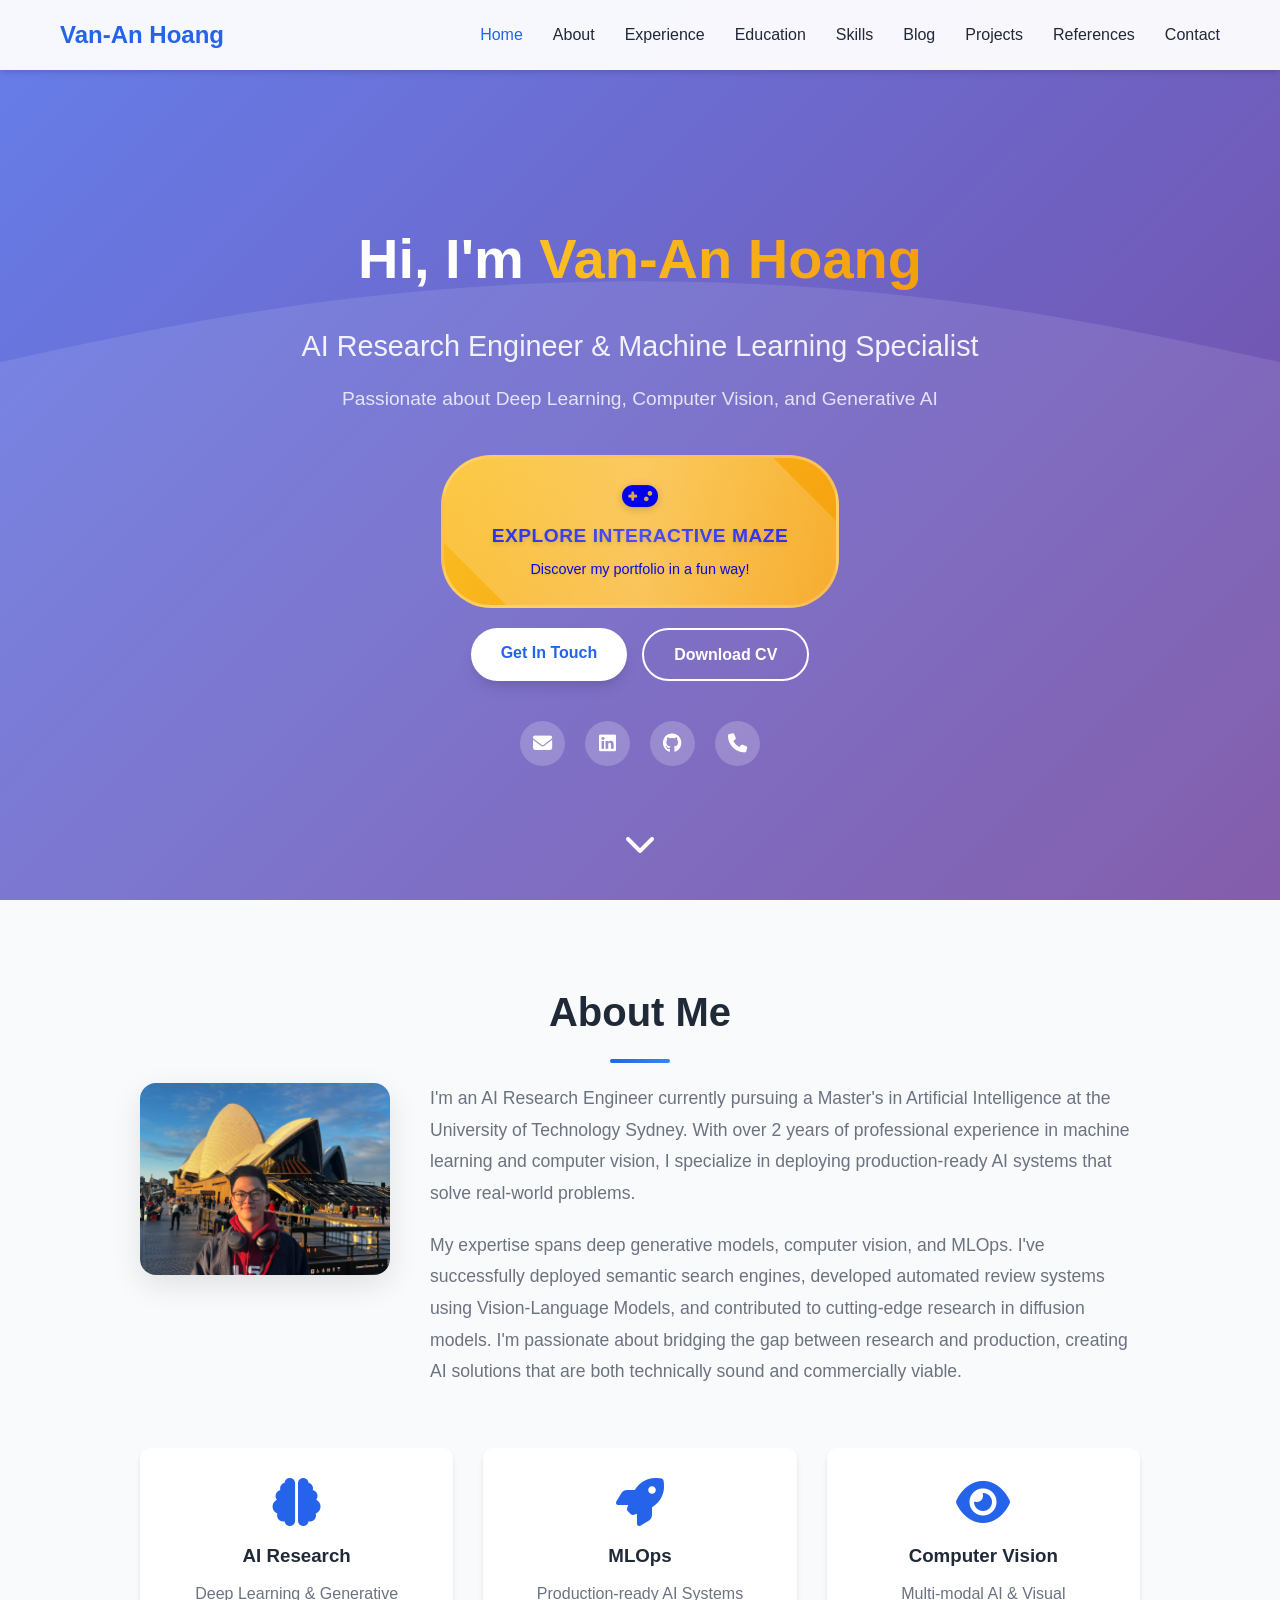
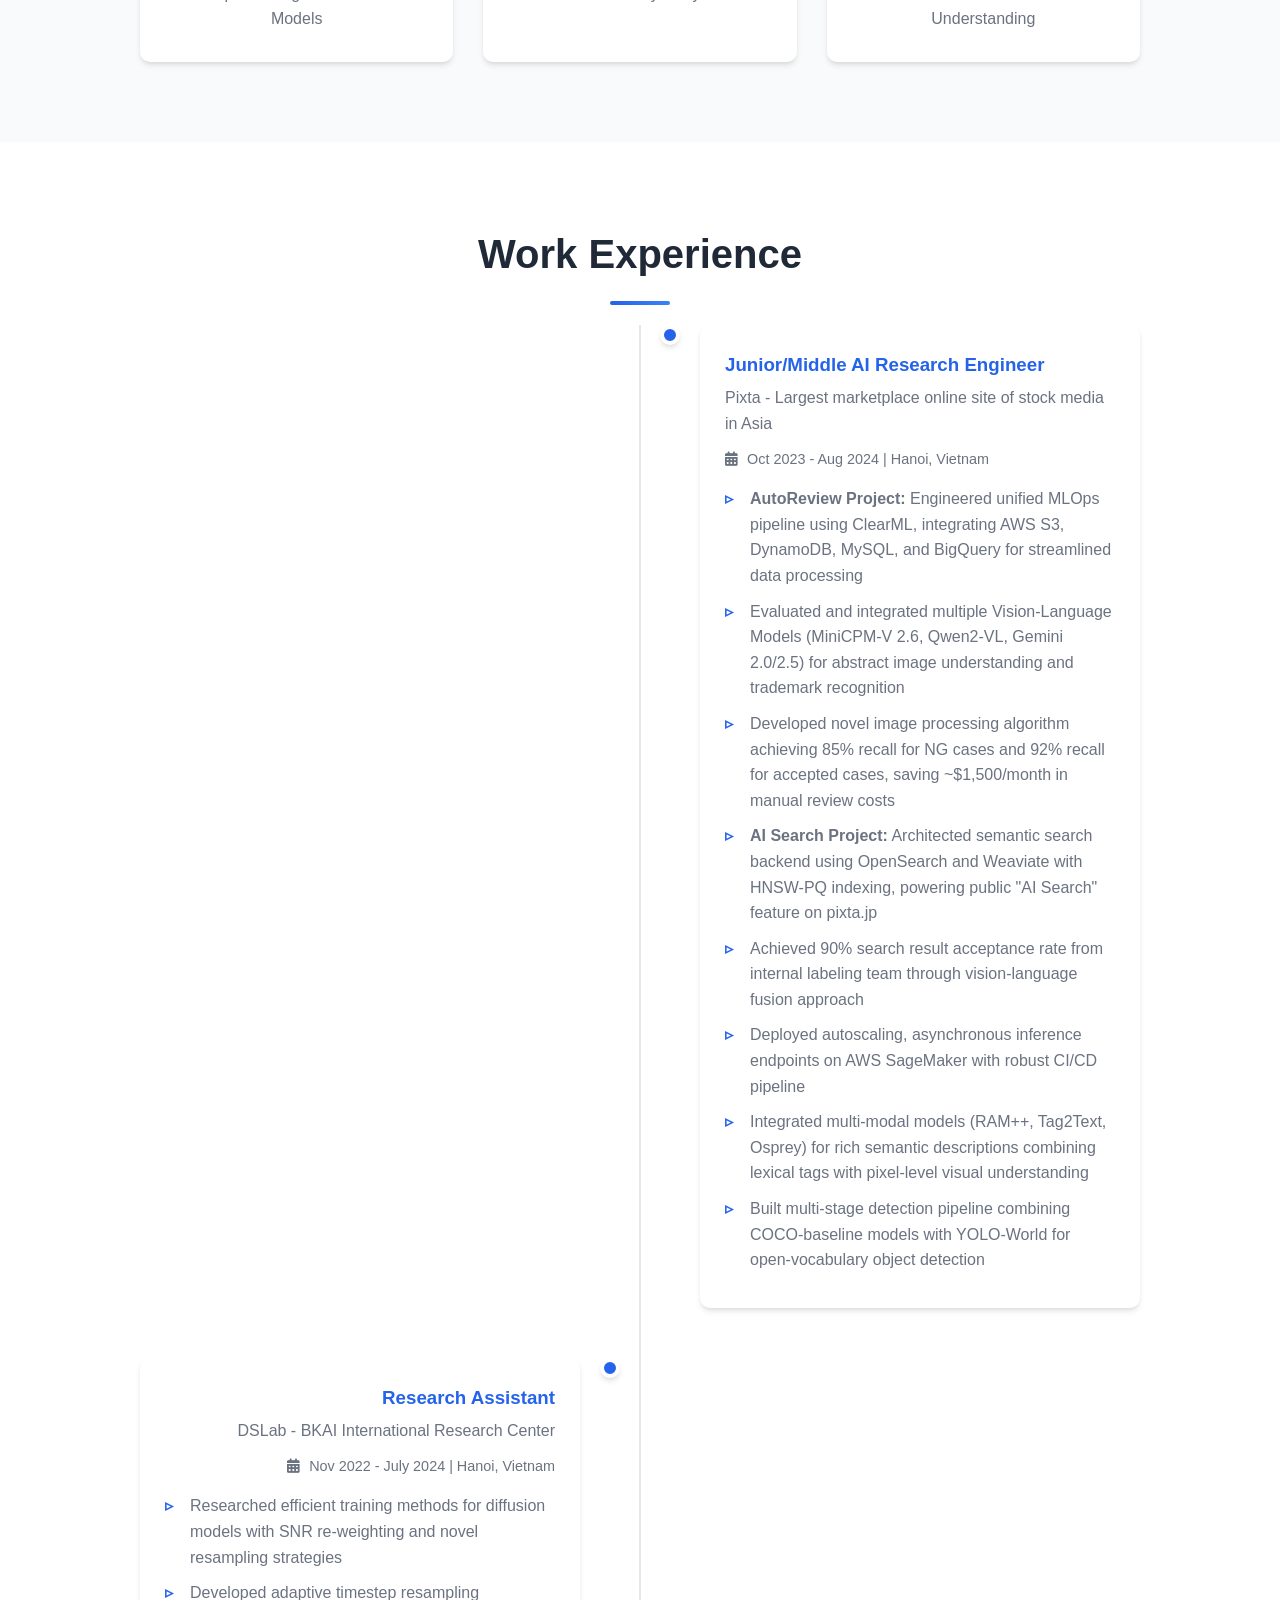
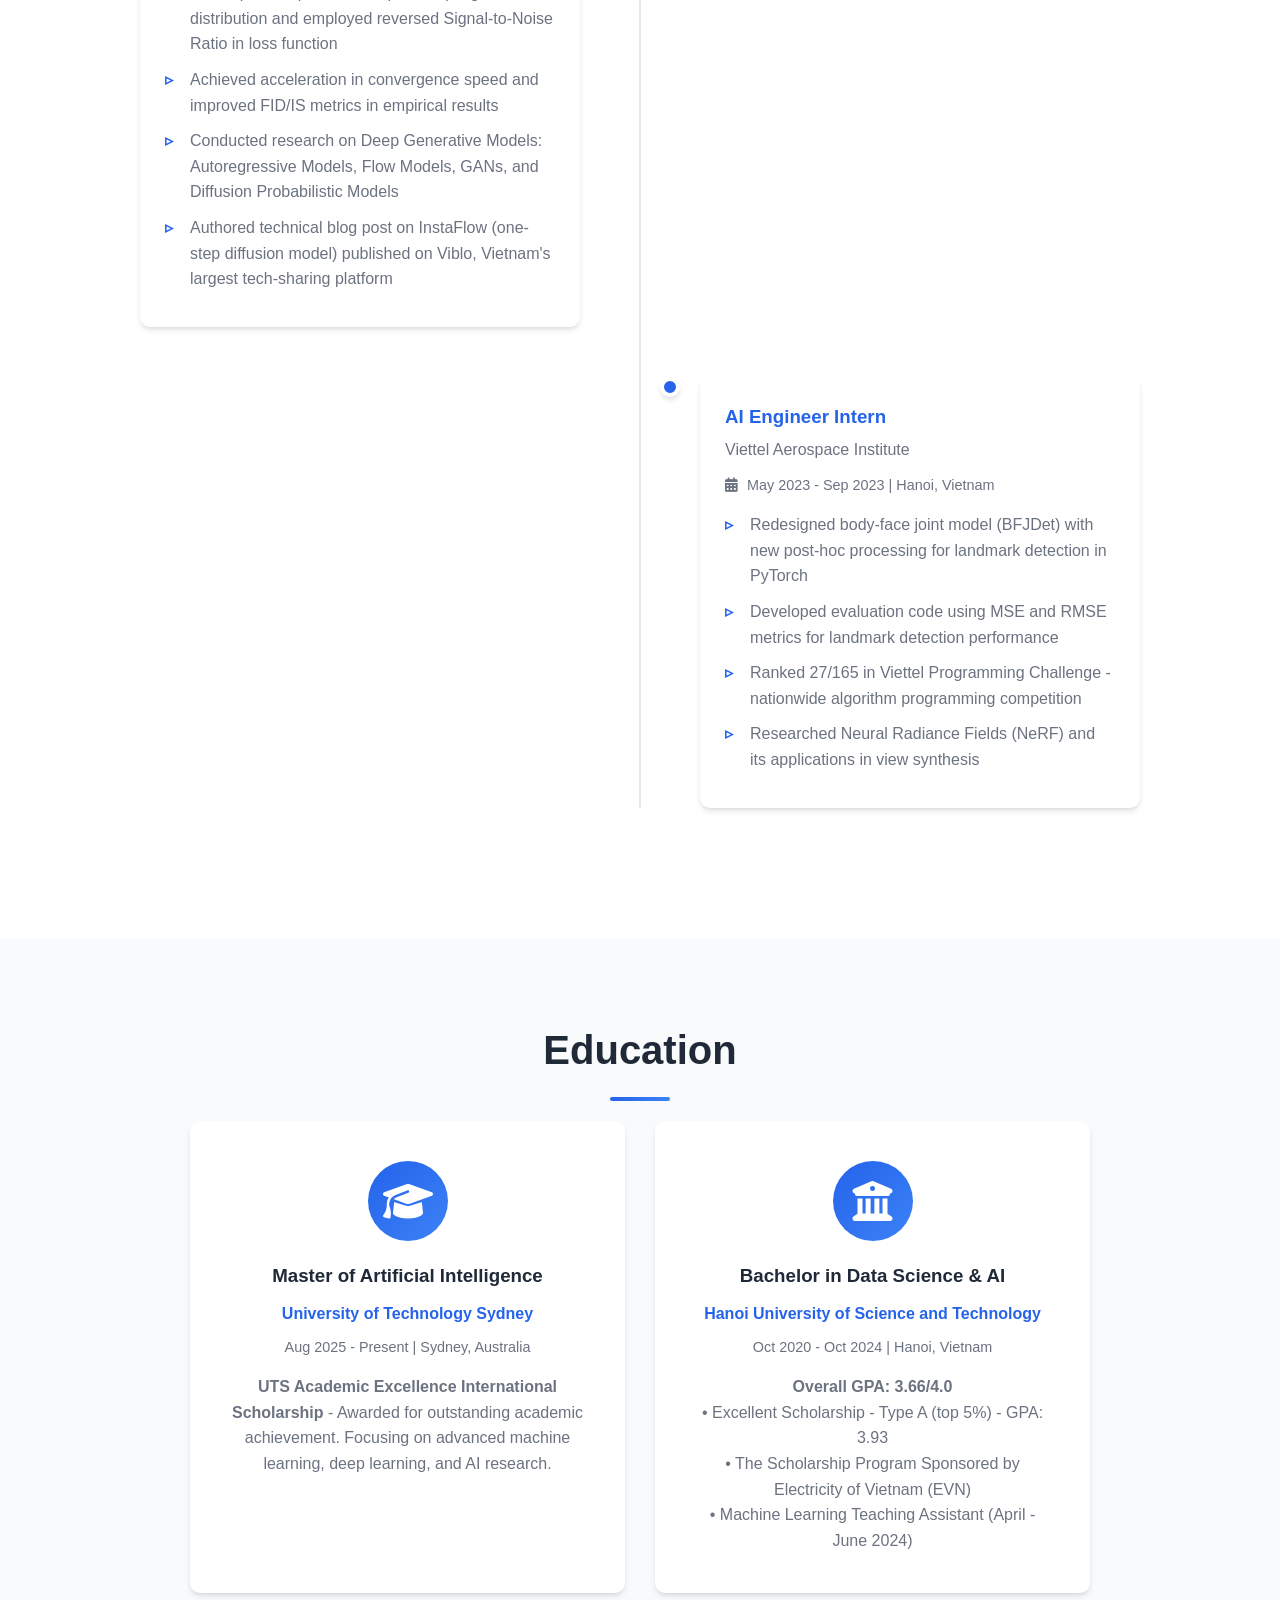
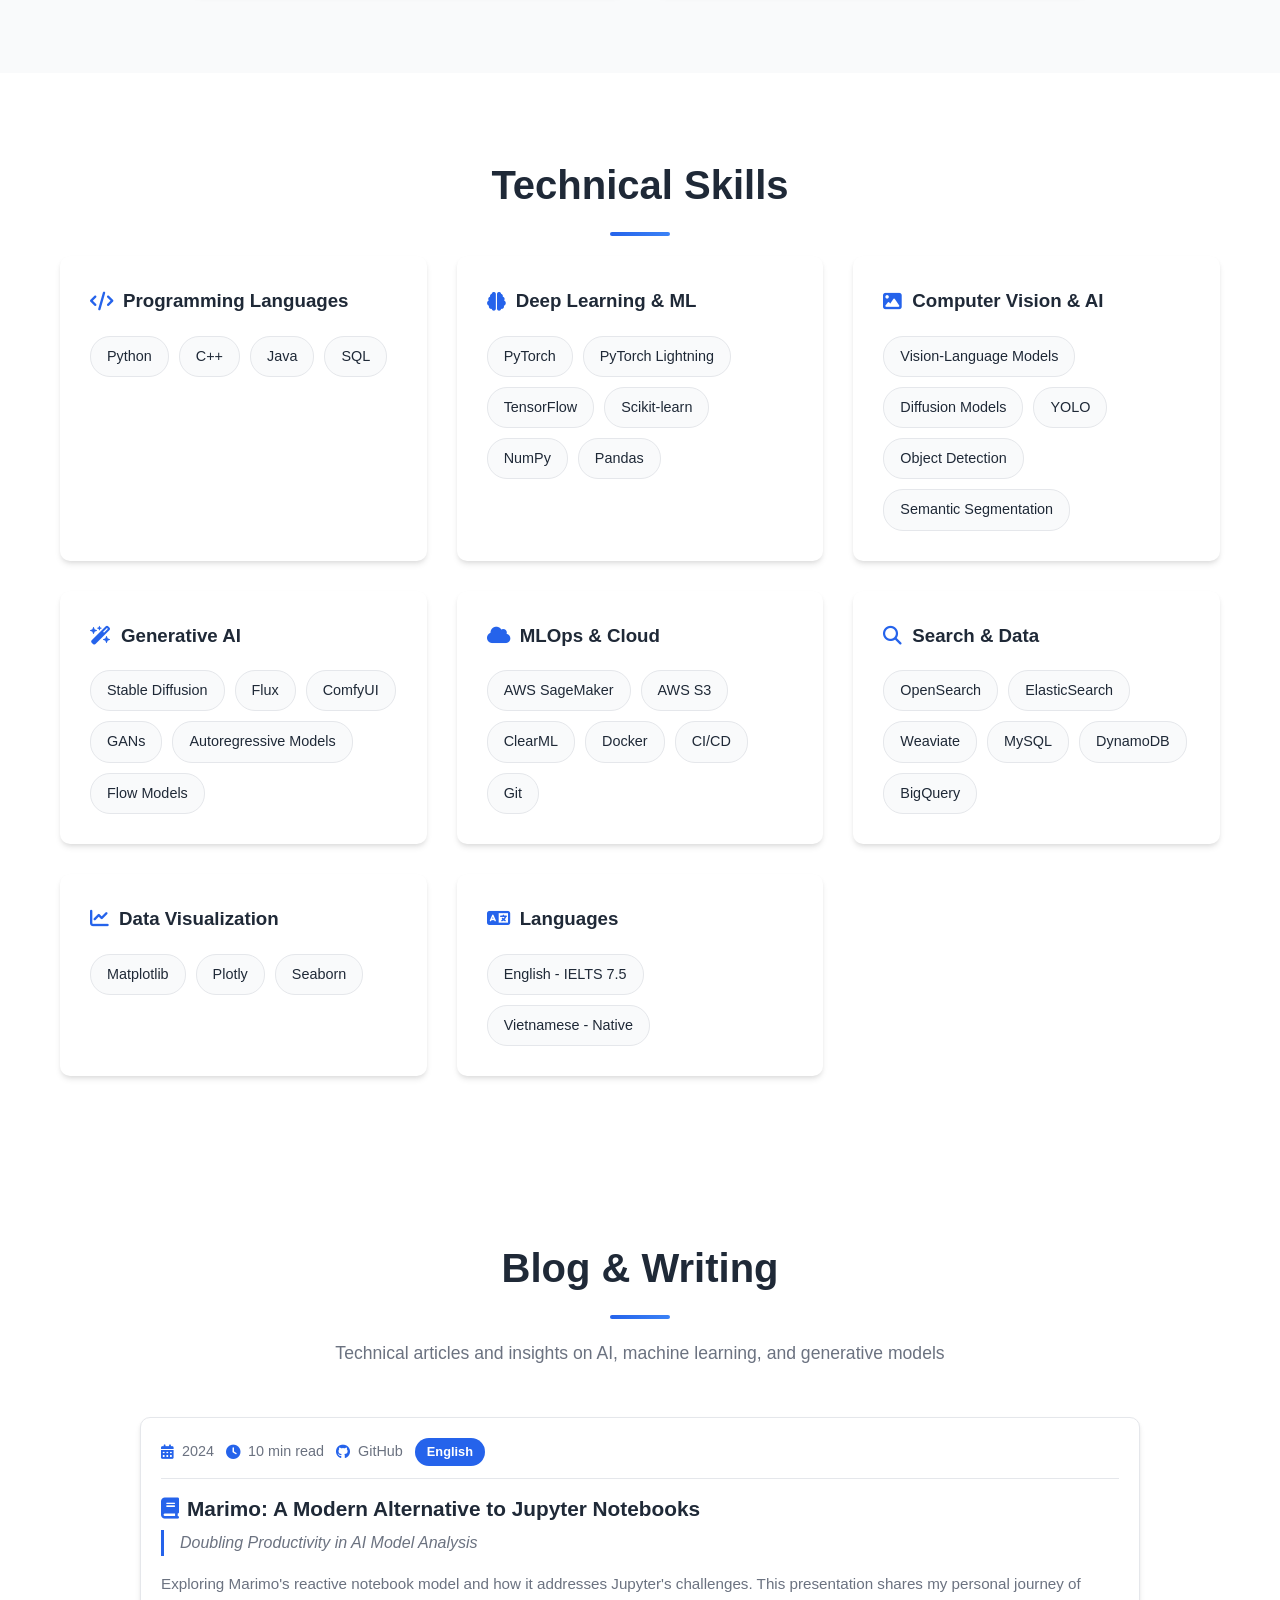
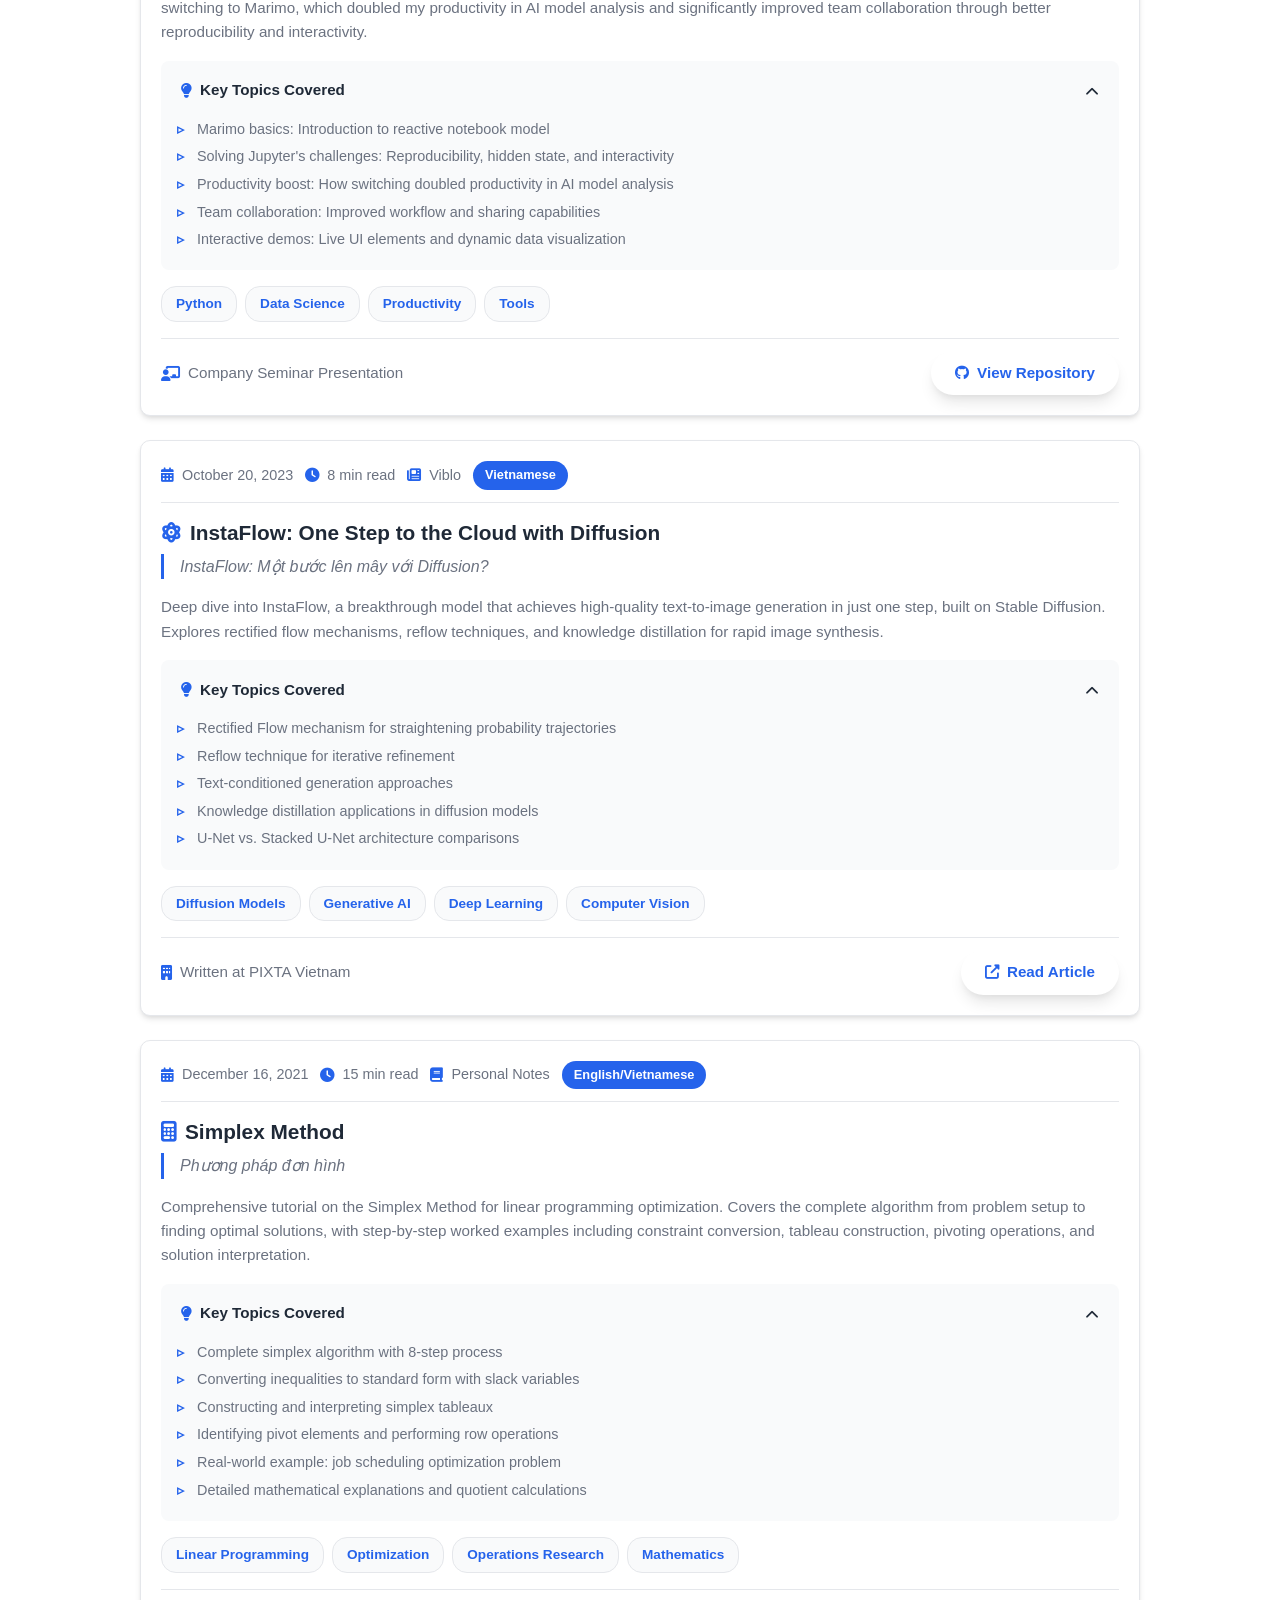
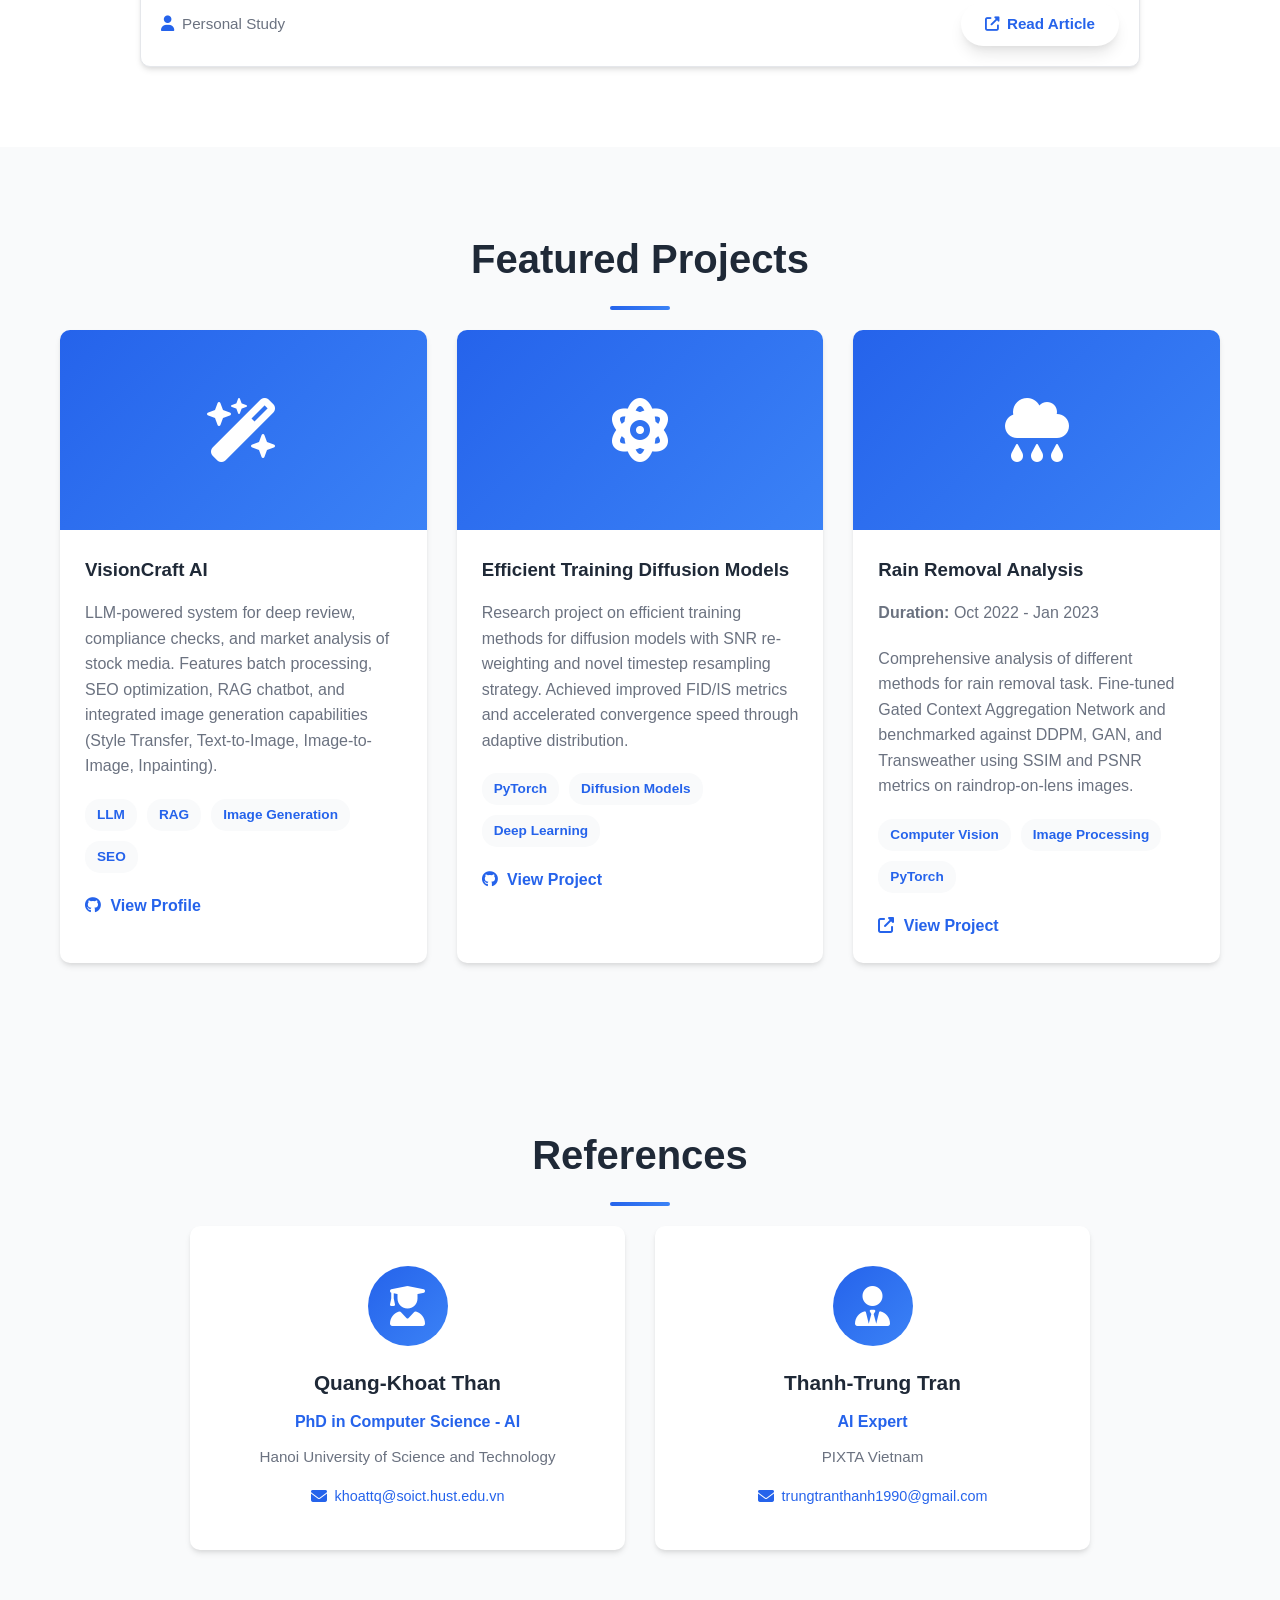
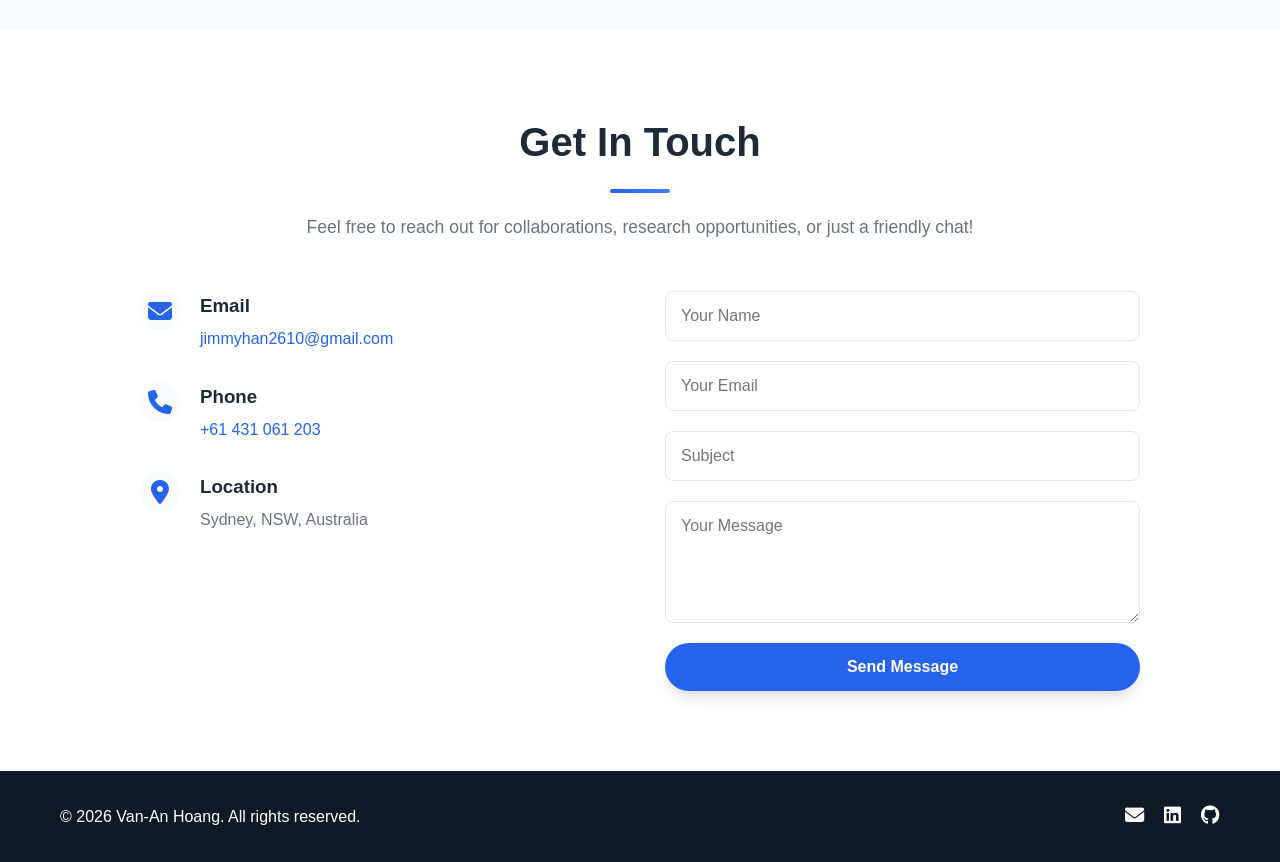
==== commit fd8a6e32: "Add Marimo blog article to index.html and maze.html, enhancing content presentation and user engagem" ====
--- a/index.html
+++ b/index.html
@@ -279,6 +279,43 @@
             <div class="blog-list">
                 <article class="blog-article">
                     <div class="blog-meta-info">
+                        <span class="blog-date"><i class="fas fa-calendar-alt"></i> 2024</span>
+                        <span class="blog-read-time"><i class="fas fa-clock"></i> 10 min read</span>
+                        <span class="blog-platform"><i class="fab fa-github"></i> GitHub</span>
+                        <span class="blog-language">English</span>
+                    </div>
+                    <h3 class="blog-title"><i class="fas fa-book"></i> Marimo: A Modern Alternative to Jupyter Notebooks</h3>
+                    <p class="blog-title-vietnamese">Doubling Productivity in AI Model Analysis</p>
+                    <p class="blog-description">Exploring Marimo's reactive notebook model and how it addresses Jupyter's challenges. This presentation shares my personal journey of switching to Marimo, which doubled my productivity in AI model analysis and significantly improved team collaboration through better reproducibility and interactivity.</p>
+                    <div class="blog-highlights active">
+                        <h4 class="blog-accordion-toggle">
+                            <span><i class="fas fa-lightbulb"></i> Key Topics Covered</span>
+                            <i class="fas fa-chevron-down"></i>
+                        </h4>
+                        <ul class="blog-accordion-content">
+                            <li>Marimo basics: Introduction to reactive notebook model</li>
+                            <li>Solving Jupyter's challenges: Reproducibility, hidden state, and interactivity</li>
+                            <li>Productivity boost: How switching doubled productivity in AI model analysis</li>
+                            <li>Team collaboration: Improved workflow and sharing capabilities</li>
+                            <li>Interactive demos: Live UI elements and dynamic data visualization</li>
+                        </ul>
+                    </div>
+                    <div class="blog-tags">
+                        <span class="blog-tag">Python</span>
+                        <span class="blog-tag">Data Science</span>
+                        <span class="blog-tag">Productivity</span>
+                        <span class="blog-tag">Tools</span>
+                    </div>
+                    <div class="blog-footer">
+                        <span class="blog-org"><i class="fas fa-chalkboard-teacher"></i> Company Seminar Presentation</span>
+                        <a href="https://github.com/EthAnHoangg/marimo-intro" target="_blank" class="btn btn-primary blog-link">
+                            <i class="fab fa-github"></i> View Repository
+                        </a>
+                    </div>
+                </article>
+
+                <article class="blog-article">
+                    <div class="blog-meta-info">
                         <span class="blog-date"><i class="fas fa-calendar-alt"></i> October 20, 2023</span>
                         <span class="blog-read-time"><i class="fas fa-clock"></i> 8 min read</span>
                         <span class="blog-platform"><i class="fas fa-newspaper"></i> Viblo</span>
@@ -351,43 +388,6 @@
                         </a>
                     </div>
                 </article>
-
-                <article class="blog-article">
-                    <div class="blog-meta-info">
-                        <span class="blog-date"><i class="fas fa-calendar-alt"></i> 2024</span>
-                        <span class="blog-read-time"><i class="fas fa-clock"></i> 10 min read</span>
-                        <span class="blog-platform"><i class="fab fa-github"></i> GitHub</span>
-                        <span class="blog-language">English</span>
-                    </div>
-                    <h3 class="blog-title"><i class="fas fa-book"></i> Marimo: A Modern Alternative to Jupyter Notebooks</h3>
-                    <p class="blog-title-vietnamese">Doubling Productivity in AI Model Analysis</p>
-                    <p class="blog-description">Exploring Marimo's reactive notebook model and how it addresses Jupyter's challenges. This presentation shares my personal journey of switching to Marimo, which doubled my productivity in AI model analysis and significantly improved team collaboration through better reproducibility and interactivity.</p>
-                    <div class="blog-highlights active">
-                        <h4 class="blog-accordion-toggle">
-                            <span><i class="fas fa-lightbulb"></i> Key Topics Covered</span>
-                            <i class="fas fa-chevron-down"></i>
-                        </h4>
-                        <ul class="blog-accordion-content">
-                            <li>Marimo basics: Introduction to reactive notebook model</li>
-                            <li>Solving Jupyter's challenges: Reproducibility, hidden state, and interactivity</li>
-                            <li>Productivity boost: How switching doubled productivity in AI model analysis</li>
-                            <li>Team collaboration: Improved workflow and sharing capabilities</li>
-                            <li>Interactive demos: Live UI elements and dynamic data visualization</li>
-                        </ul>
-                    </div>
-                    <div class="blog-tags">
-                        <span class="blog-tag">Python</span>
-                        <span class="blog-tag">Data Science</span>
-                        <span class="blog-tag">Productivity</span>
-                        <span class="blog-tag">Tools</span>
-                    </div>
-                    <div class="blog-footer">
-                        <span class="blog-org"><i class="fas fa-chalkboard-teacher"></i> Company Seminar Presentation</span>
-                        <a href="https://github.com/EthAnHoangg/marimo-intro" target="_blank" class="btn btn-primary blog-link">
-                            <i class="fab fa-github"></i> View Repository
-                        </a>
-                    </div>
-                </article>
             </div>
         </div>
     </section>
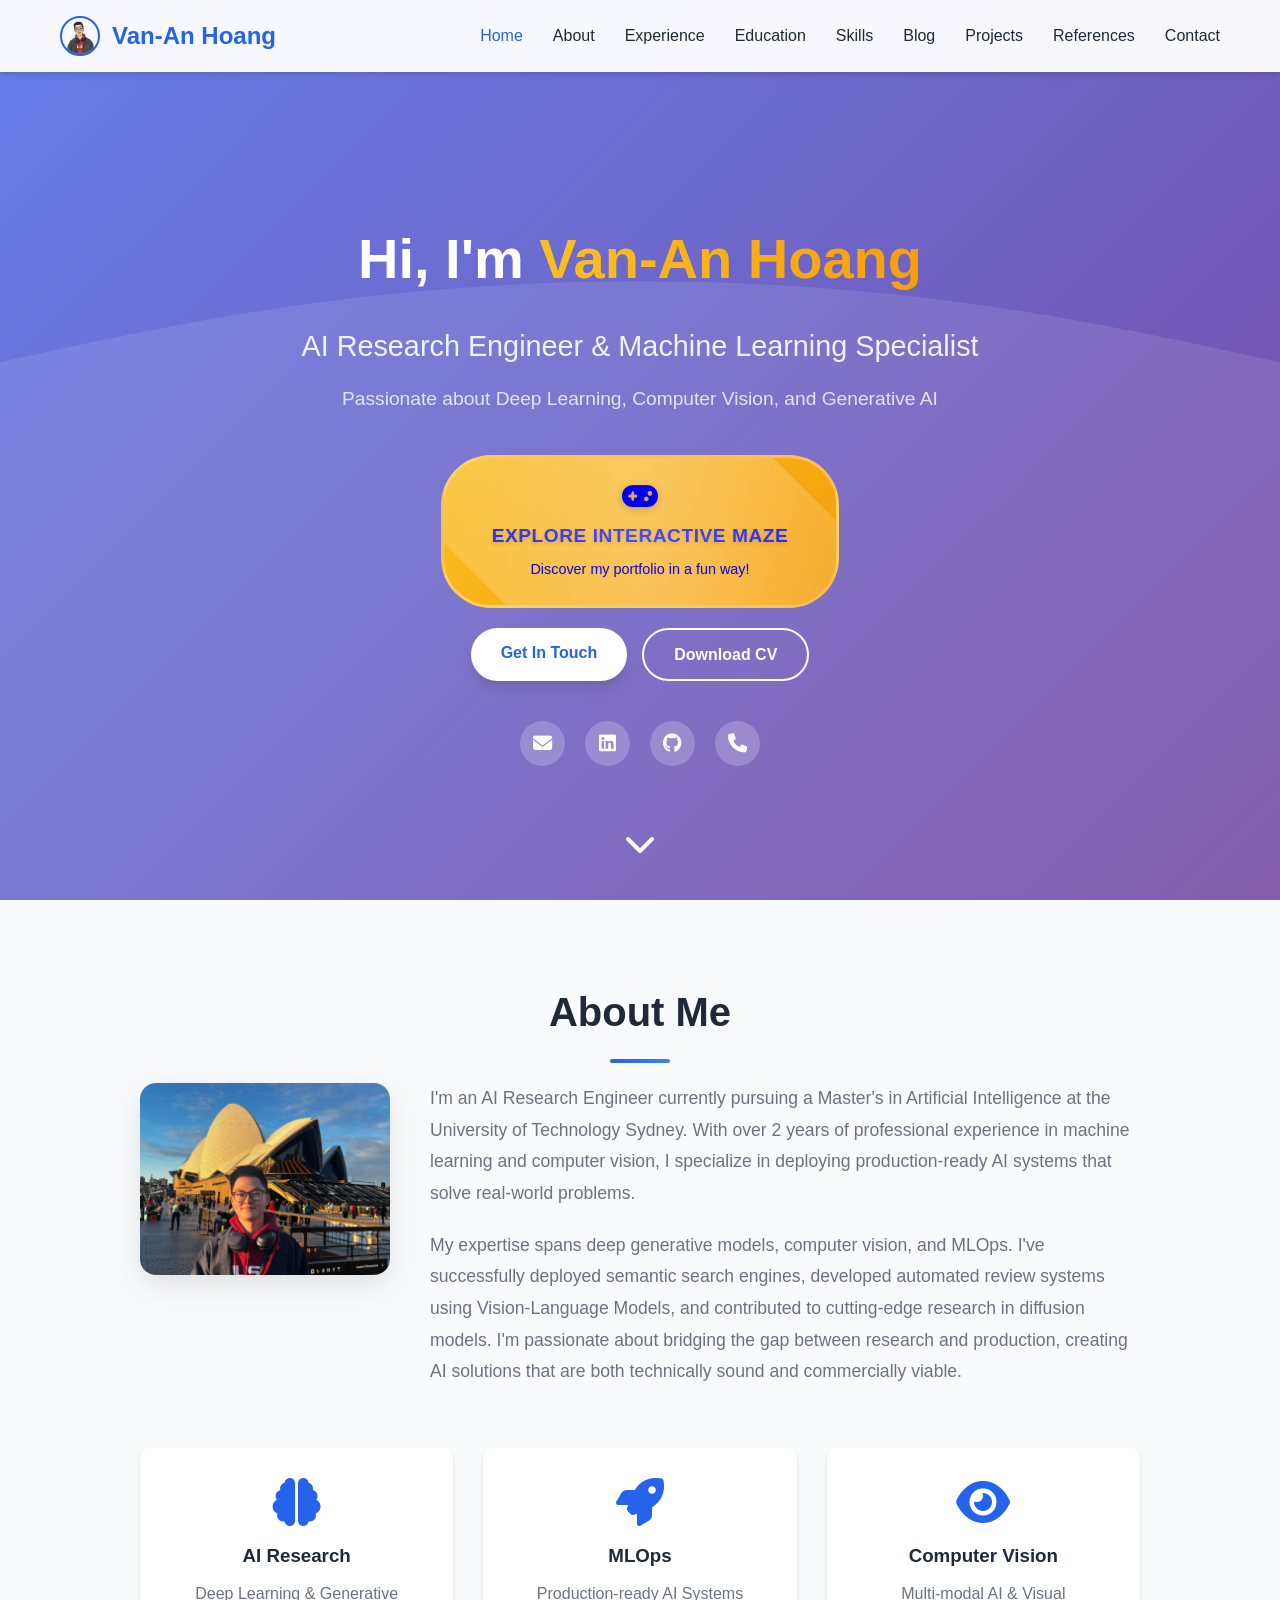
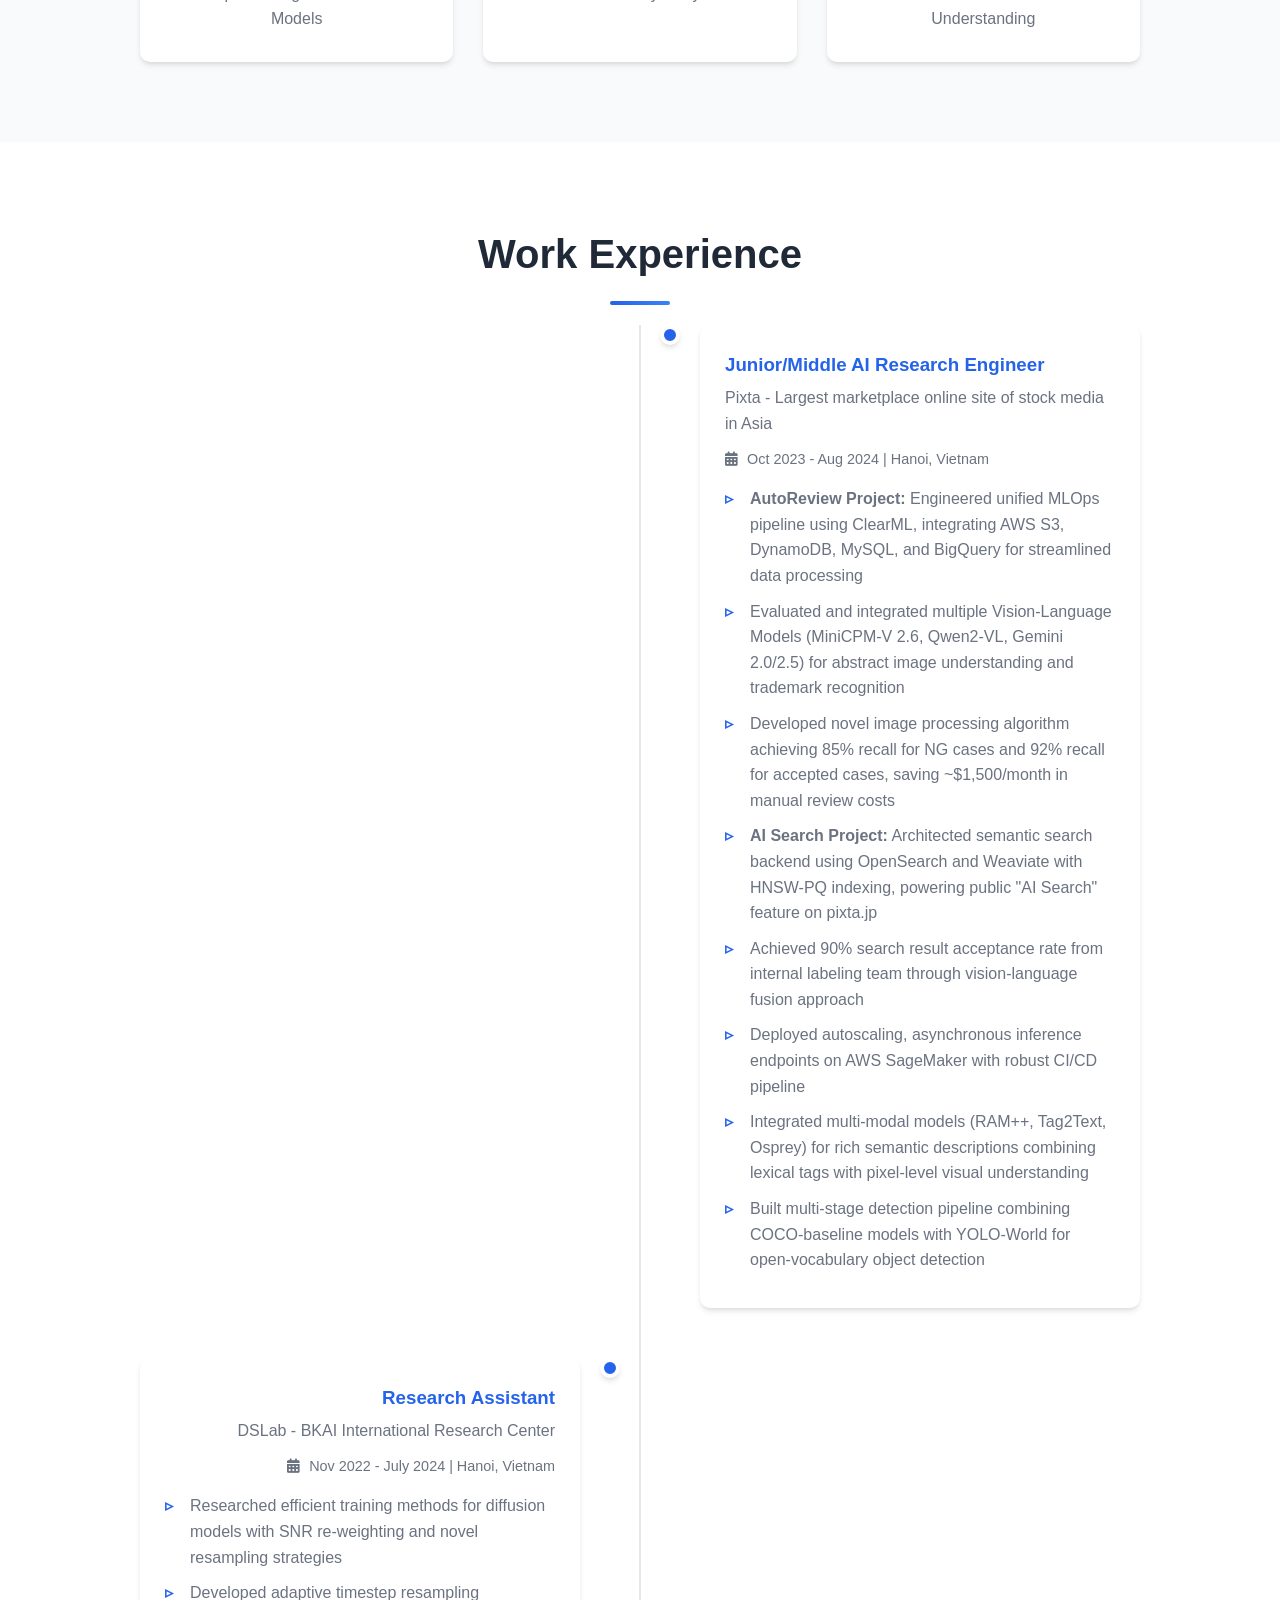
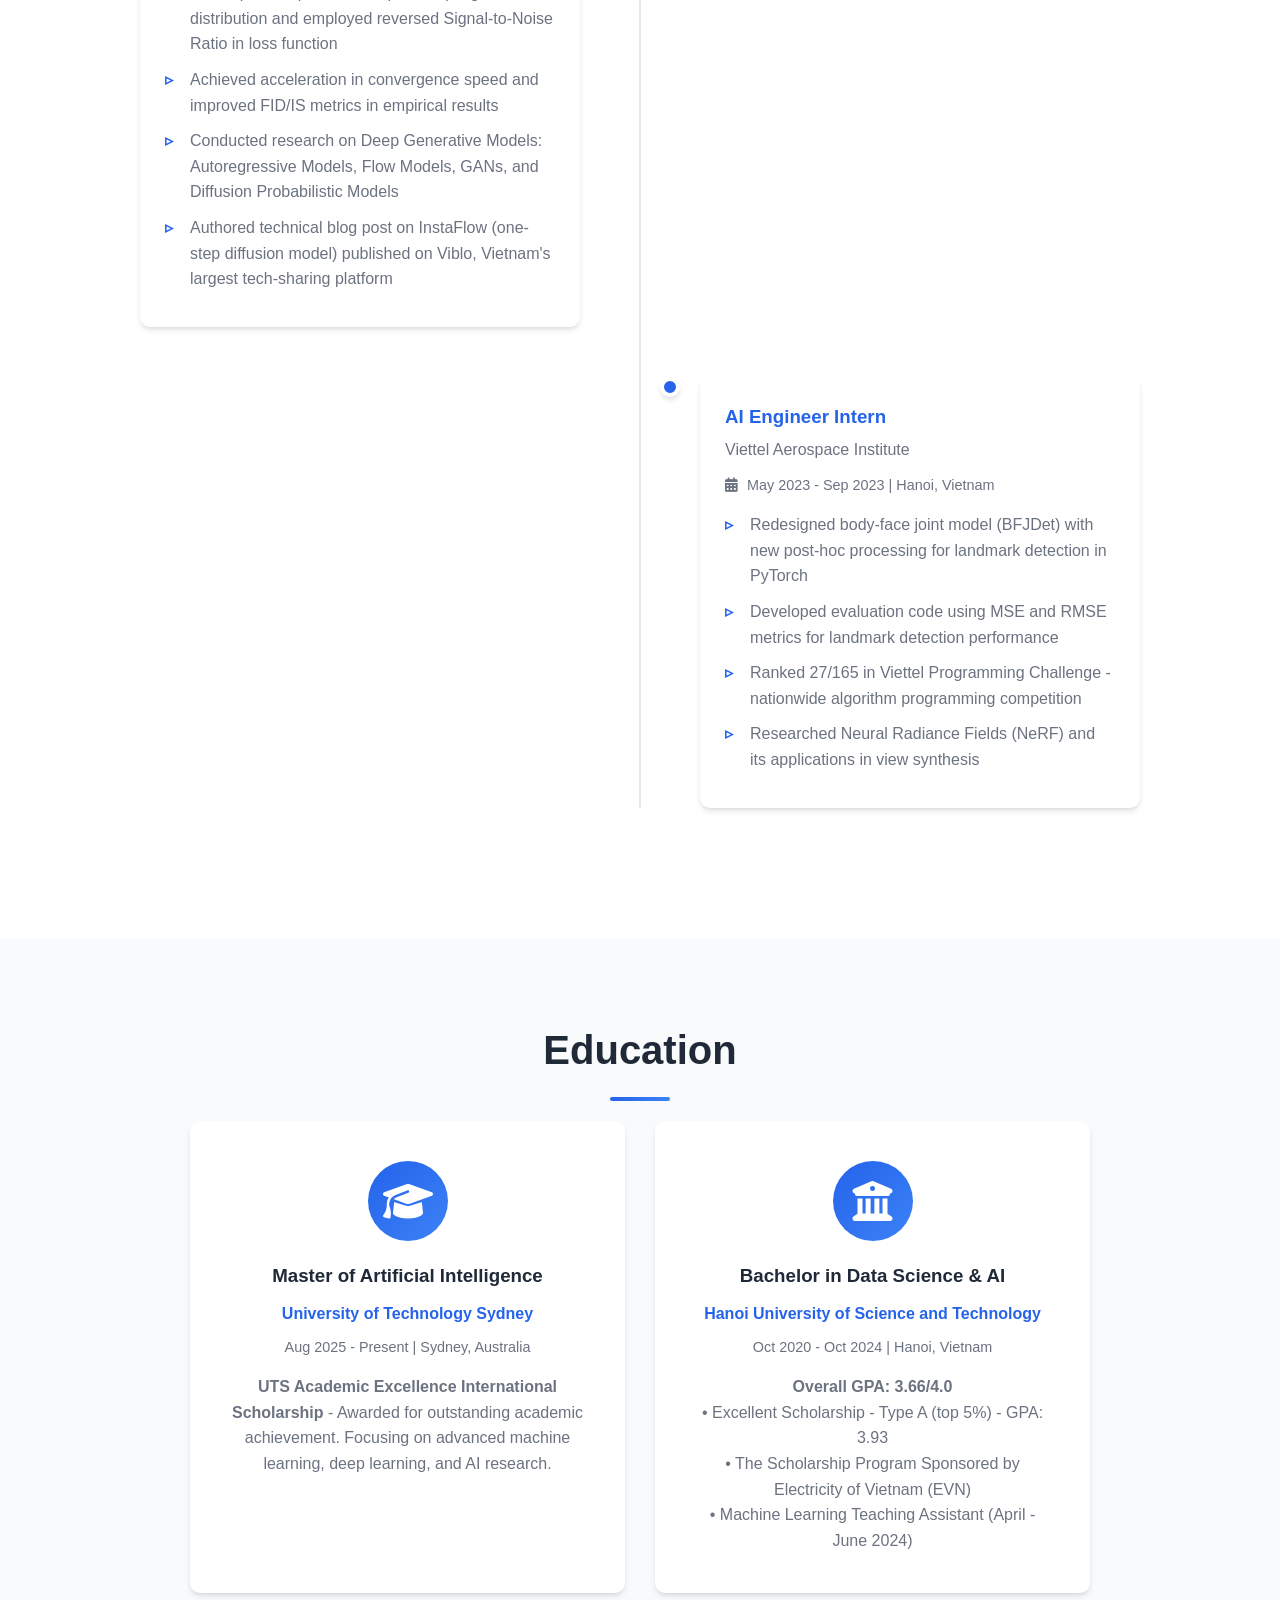
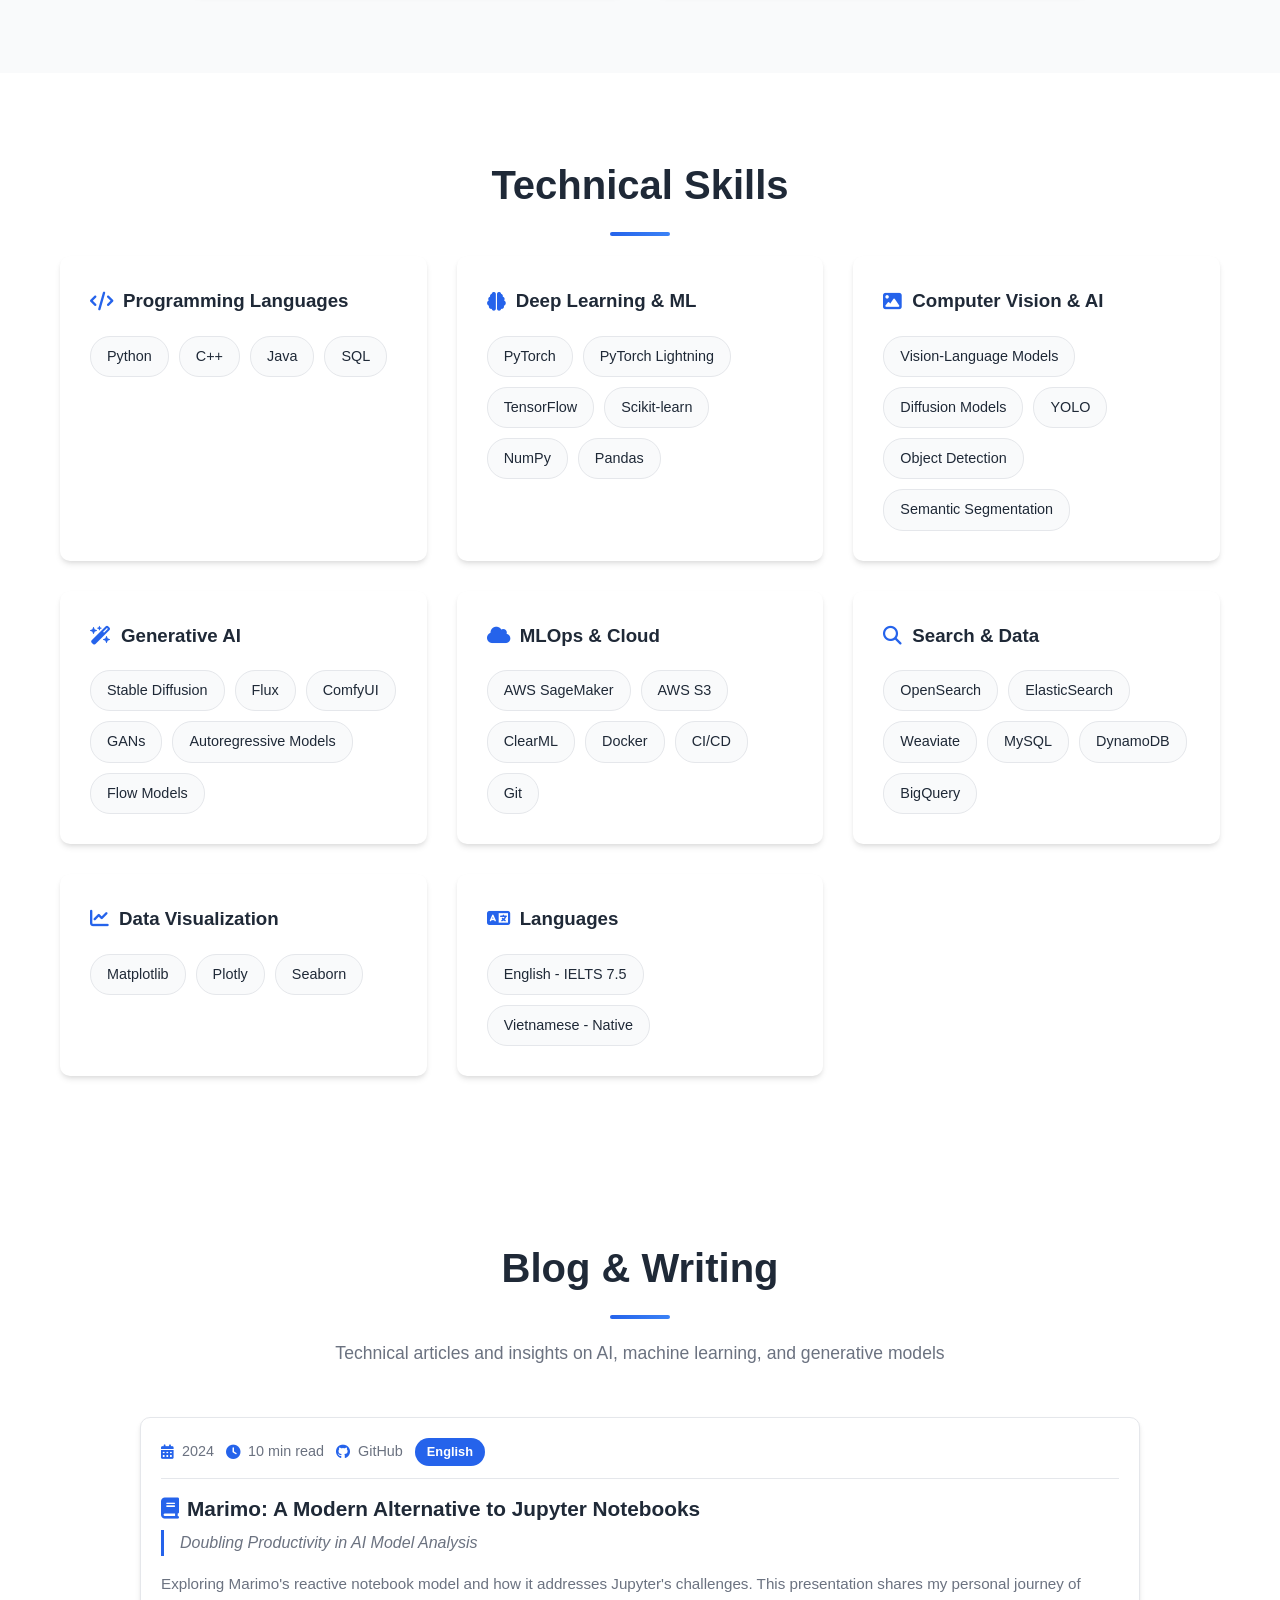
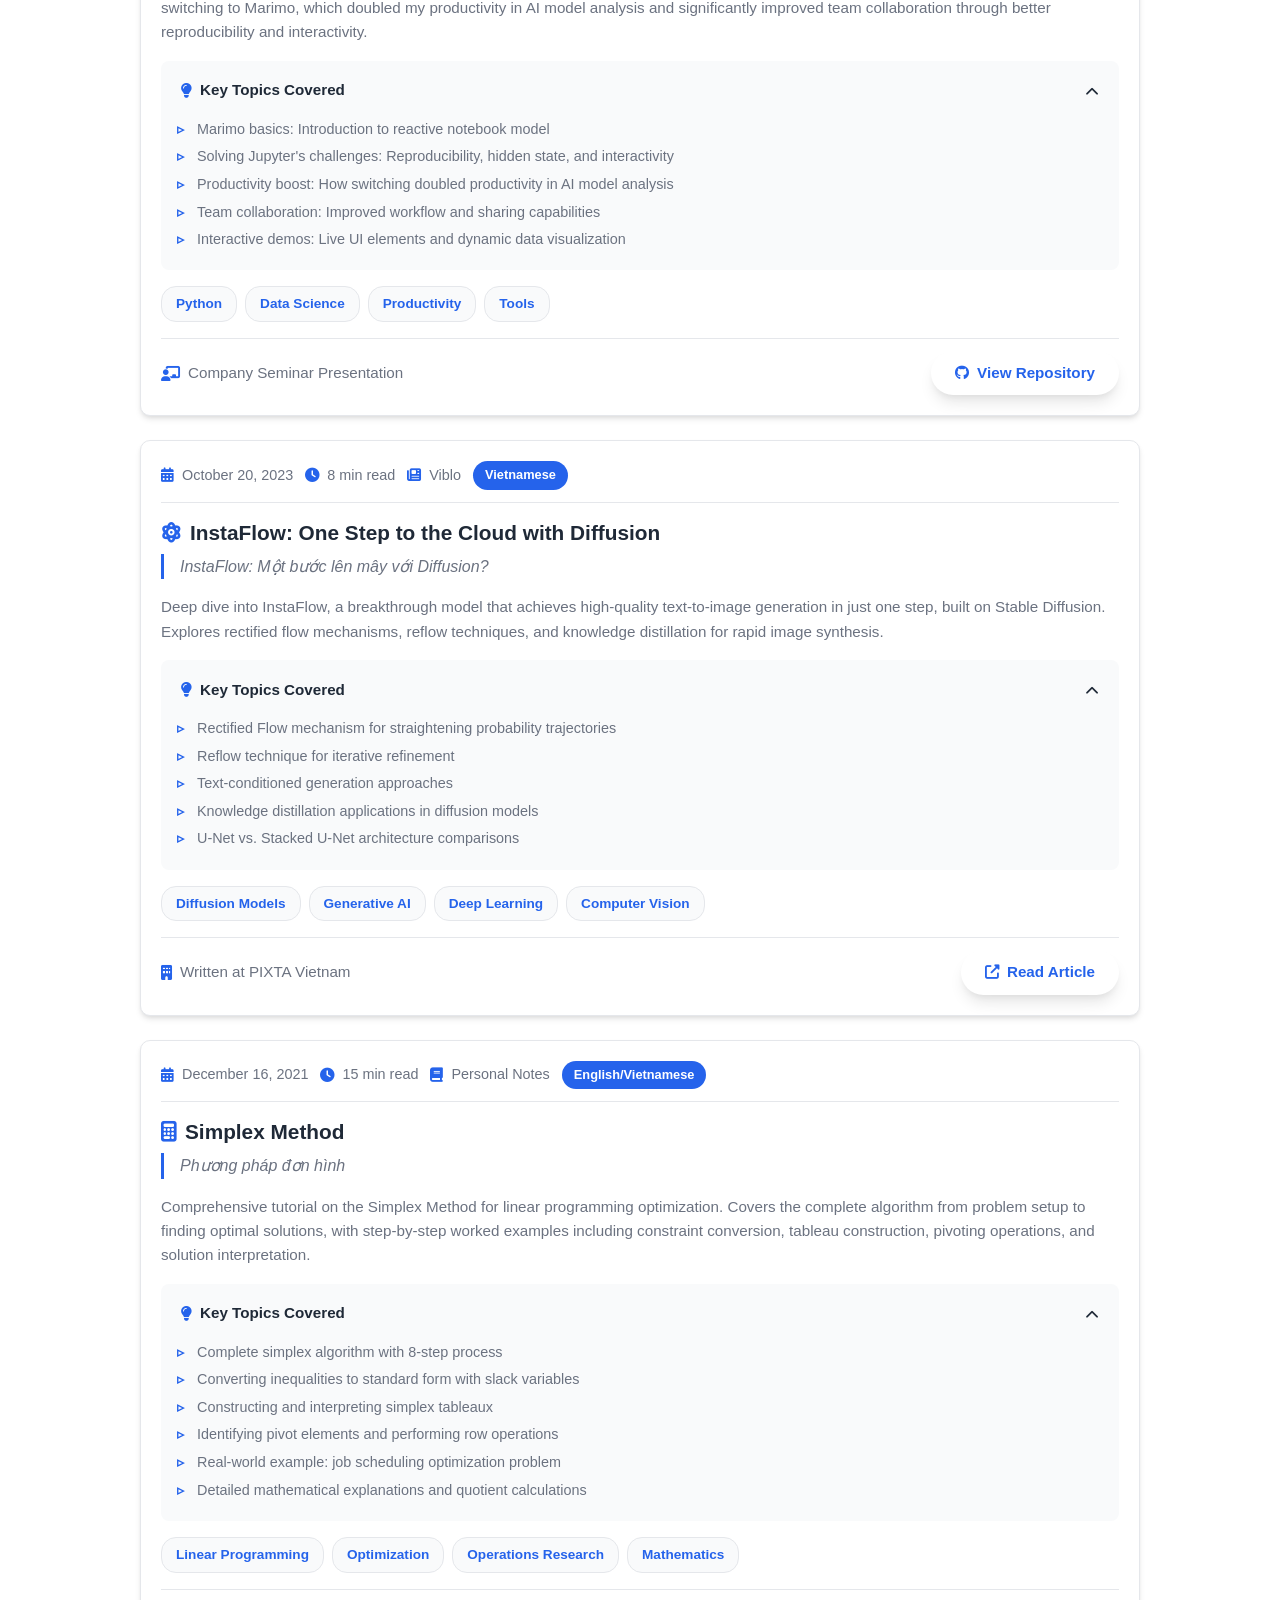
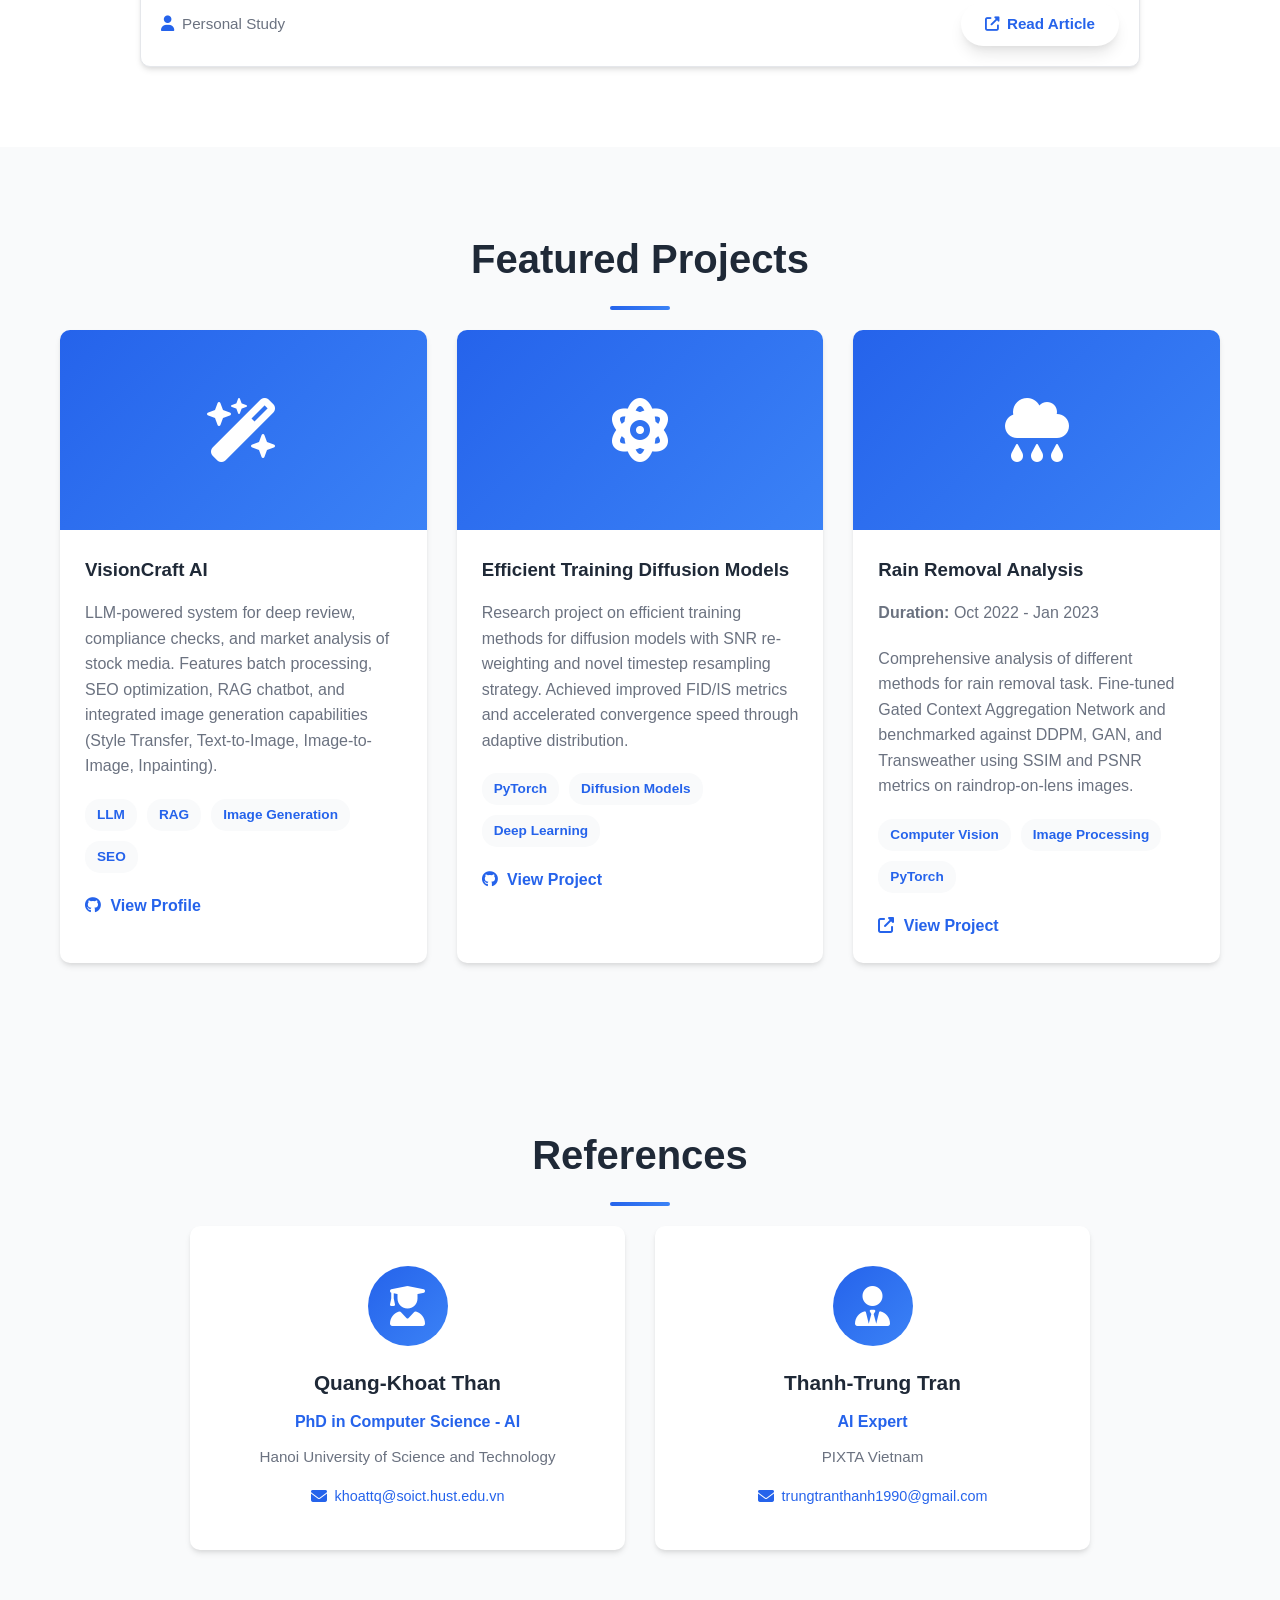
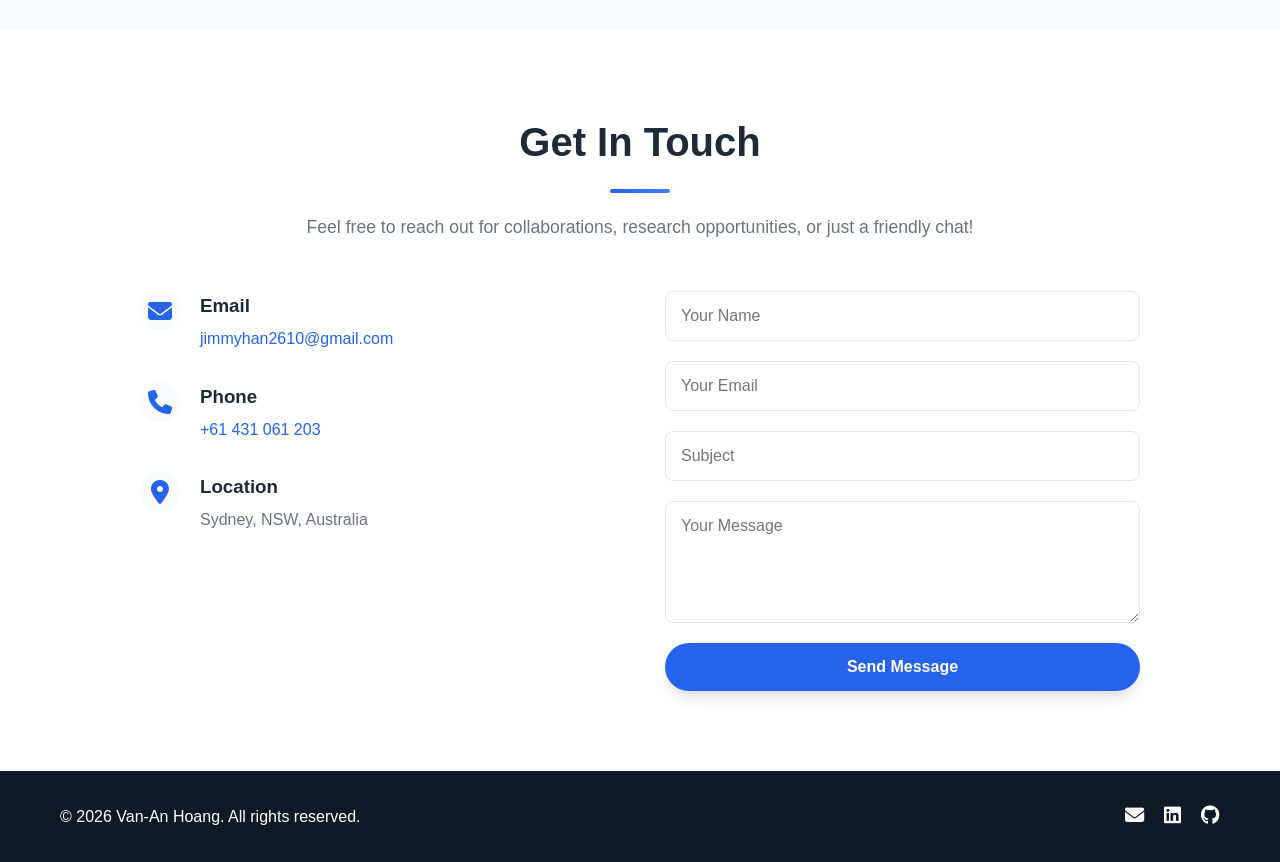
==== commit 98dadddd: "Add avatar and favicon images, update references in portfolio and maze files for consistency. Enhanc" ====
--- a/index.html
+++ b/index.html
@@ -4,6 +4,7 @@
     <meta charset="UTF-8">
     <meta name="viewport" content="width=device-width, initial-scale=1.0">
     <title>Hoang Van An - Personal Portfolio</title>
+    <link rel="icon" href="assets/images/favicon.png" type="image/png">
     <link rel="stylesheet" href="css/shared.css">
     <link rel="stylesheet" href="css/styles.css">
     <link rel="stylesheet" href="https://cdnjs.cloudflare.com/ajax/libs/font-awesome/6.4.0/css/all.min.css">
@@ -13,6 +14,7 @@
     <nav class="navbar">
         <div class="container">
             <div class="nav-brand">
+                <img src="assets/images/avatar.png" alt="Avatar" class="nav-avatar">
                 <h2>Van-An Hoang</h2>
             </div>
             <div class="nav-toggle" id="navToggle">
--- a/css/styles.css
+++ b/css/styles.css
@@ -38,6 +38,8 @@
 
 .section {
     padding: 80px 0;
+    position: relative;
+    background-color: var(--bg-color);
 }
 
 .section-title {
@@ -89,6 +91,26 @@
     font-size: 1.5rem;
 }
 
+.nav-brand {
+    display: flex;
+    align-items: center;
+    gap: 12px;
+}
+
+.nav-avatar {
+    width: 40px;
+    height: 40px;
+    border-radius: 50%;
+    object-fit: cover;
+    border: 2px solid var(--primary-color);
+    transition: all 0.3s ease;
+}
+
+.nav-avatar:hover {
+    box-shadow: 0 0 12px rgba(37, 99, 235, 0.4);
+    transform: scale(1.05);
+}
+
 .nav-menu {
     display: flex;
     list-style: none;
@@ -148,6 +170,8 @@
     text-align: center;
     position: relative;
     padding-top: 80px;
+    padding-bottom: 0;
+    overflow: hidden;
 }
 
 .hero::before {
@@ -159,6 +183,7 @@
     bottom: 0;
     background: url('data:image/svg+xml,<svg xmlns="http://www.w3.org/2000/svg" viewBox="0 0 1440 320"><path fill="%23ffffff" fill-opacity="0.1" d="M0,96L48,112C96,128,192,160,288,160C384,160,480,128,576,112C672,96,768,96,864,112C960,128,1056,160,1152,160C1248,160,1344,128,1392,112L1440,96L1440,320L1392,320C1344,320,1248,320,1152,320C1056,320,960,320,864,320C768,320,672,320,576,320C480,320,384,320,288,320C192,320,96,320,48,320L0,320Z"></path></svg>') no-repeat bottom;
     background-size: cover;
+    pointer-events: none;
 }
 
 .hero-content {
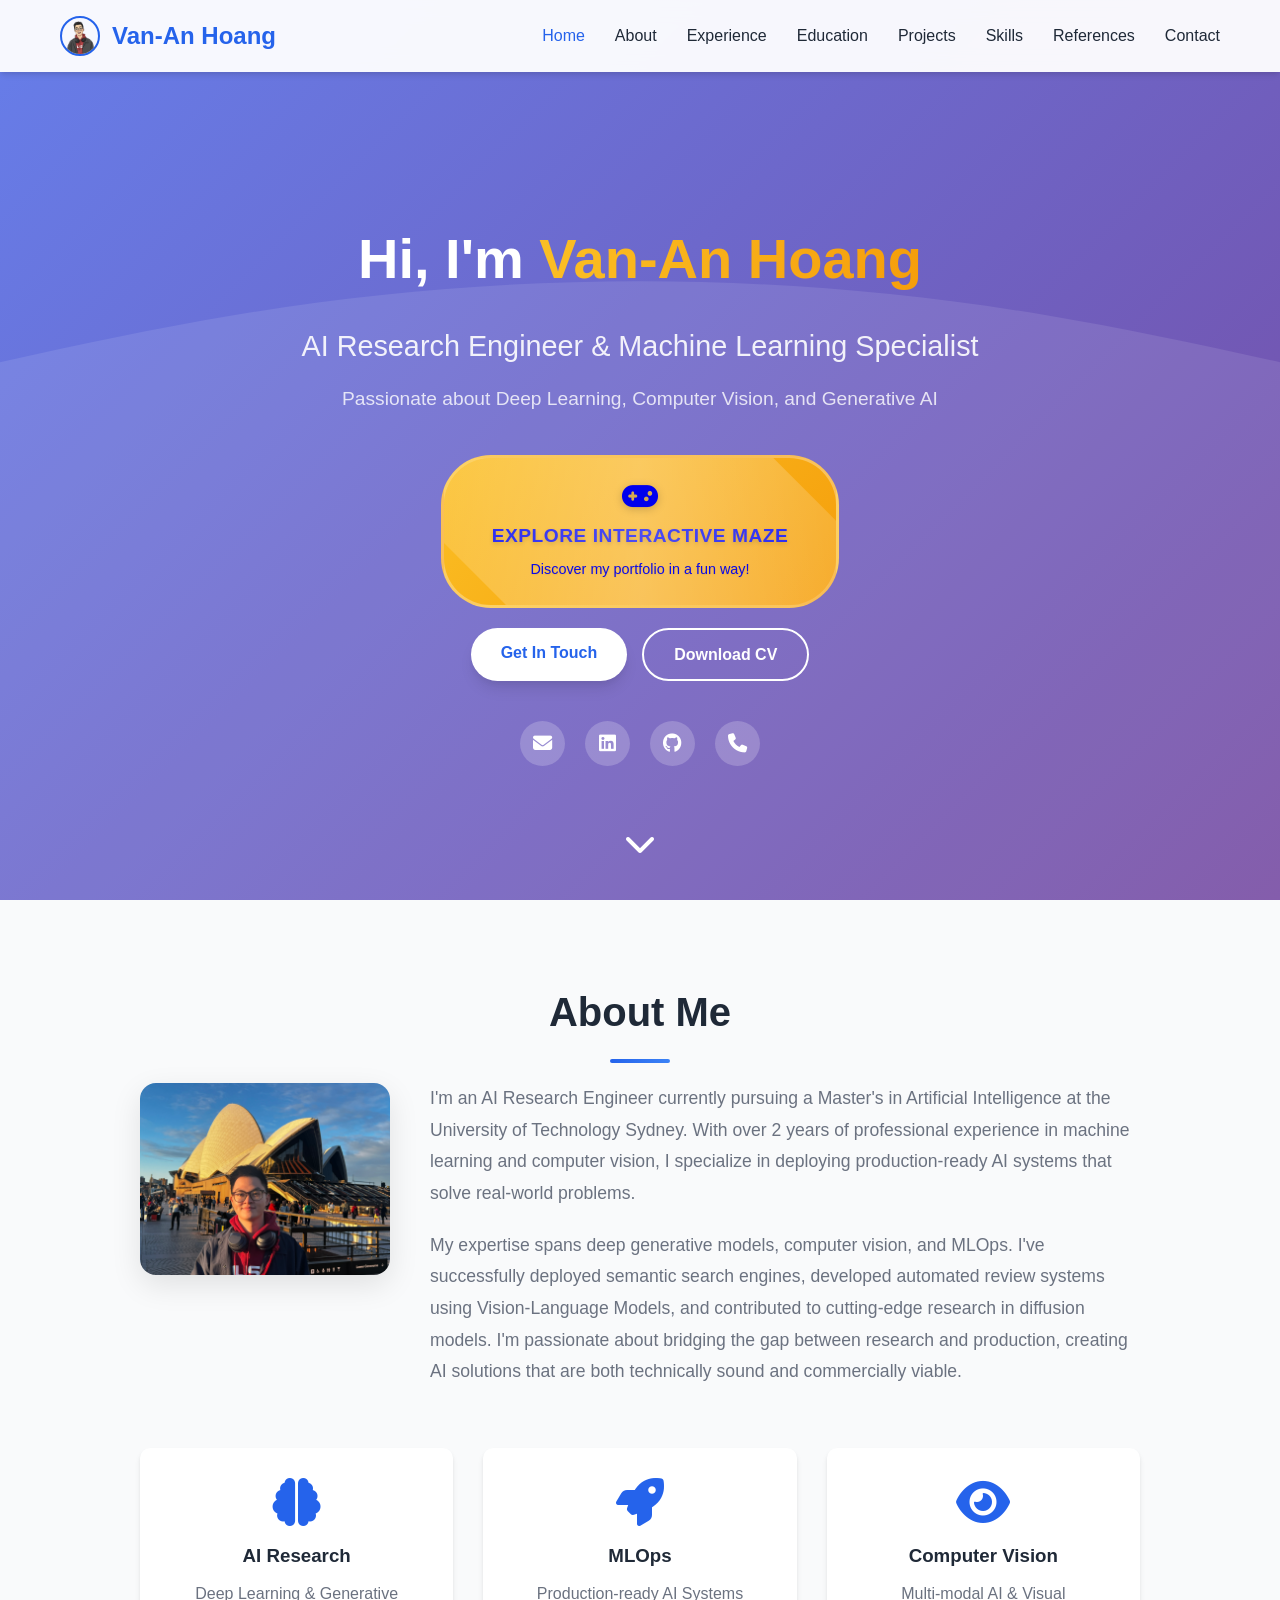
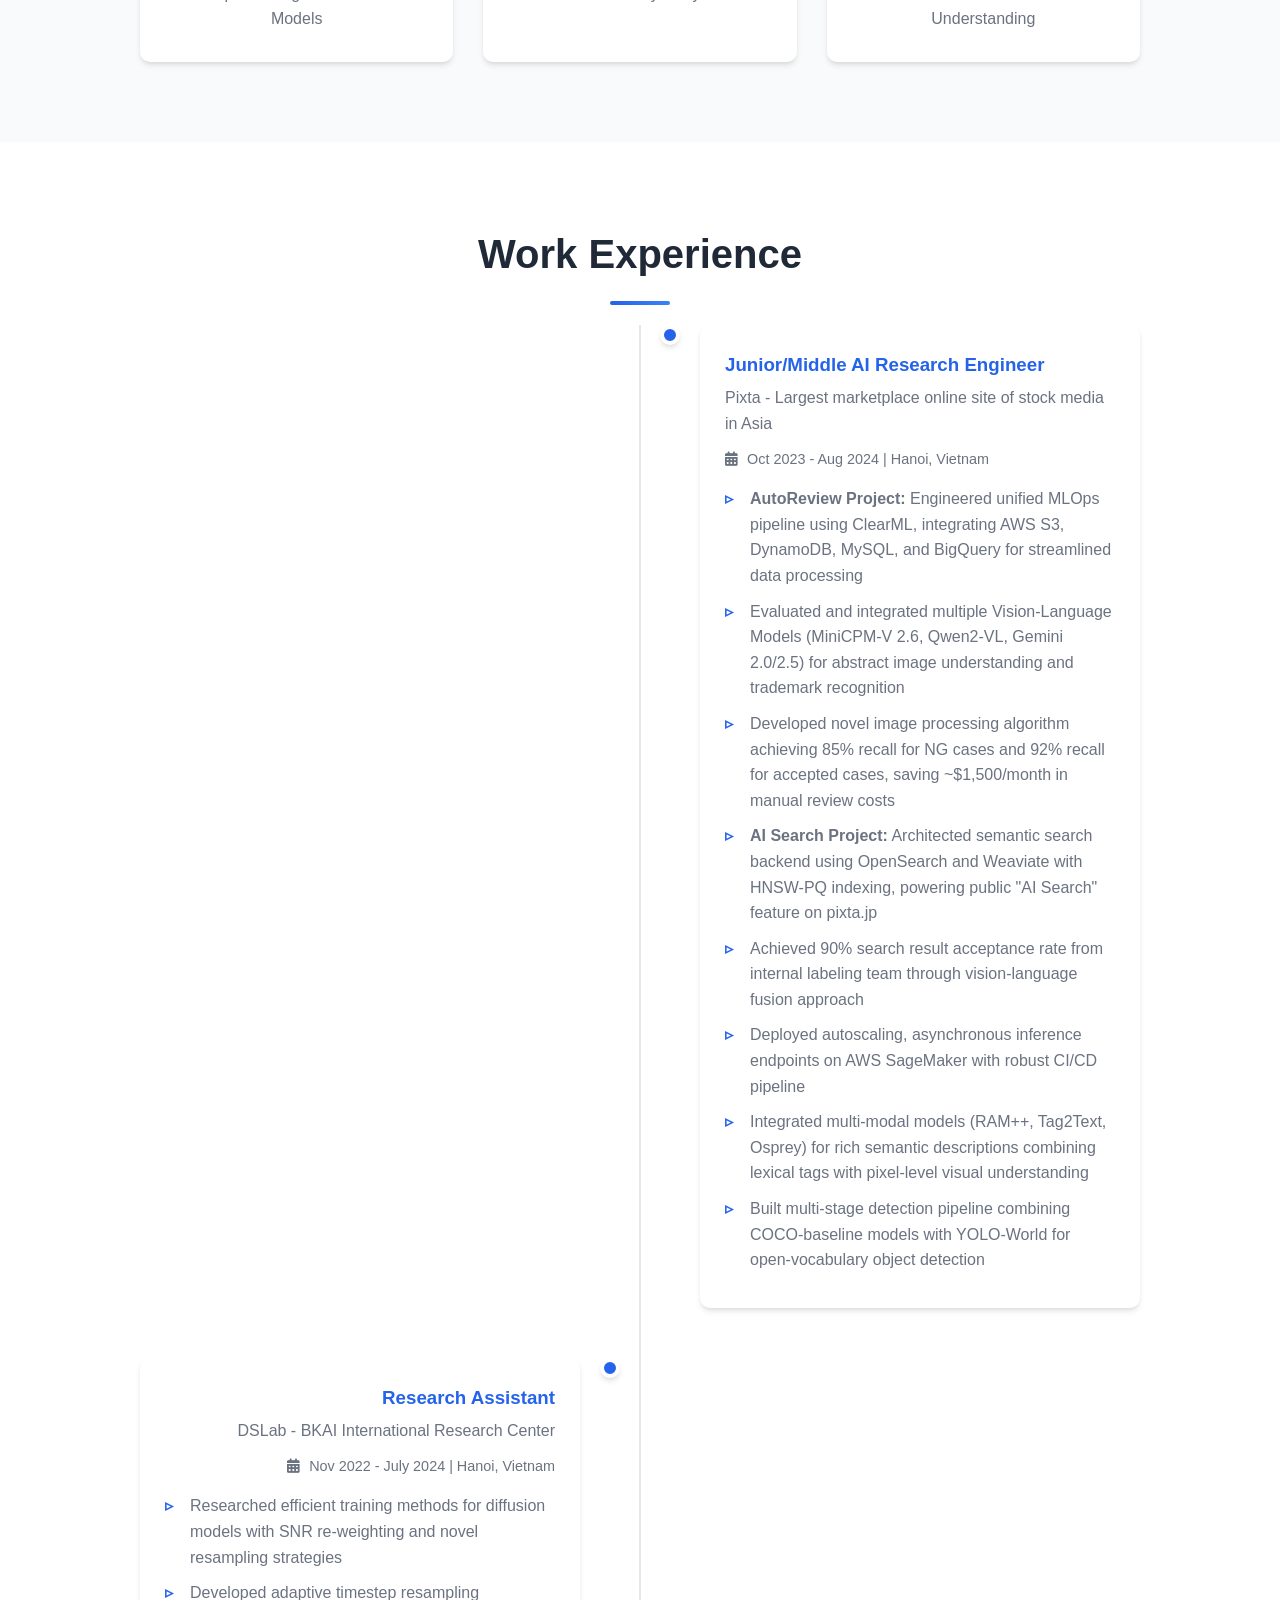
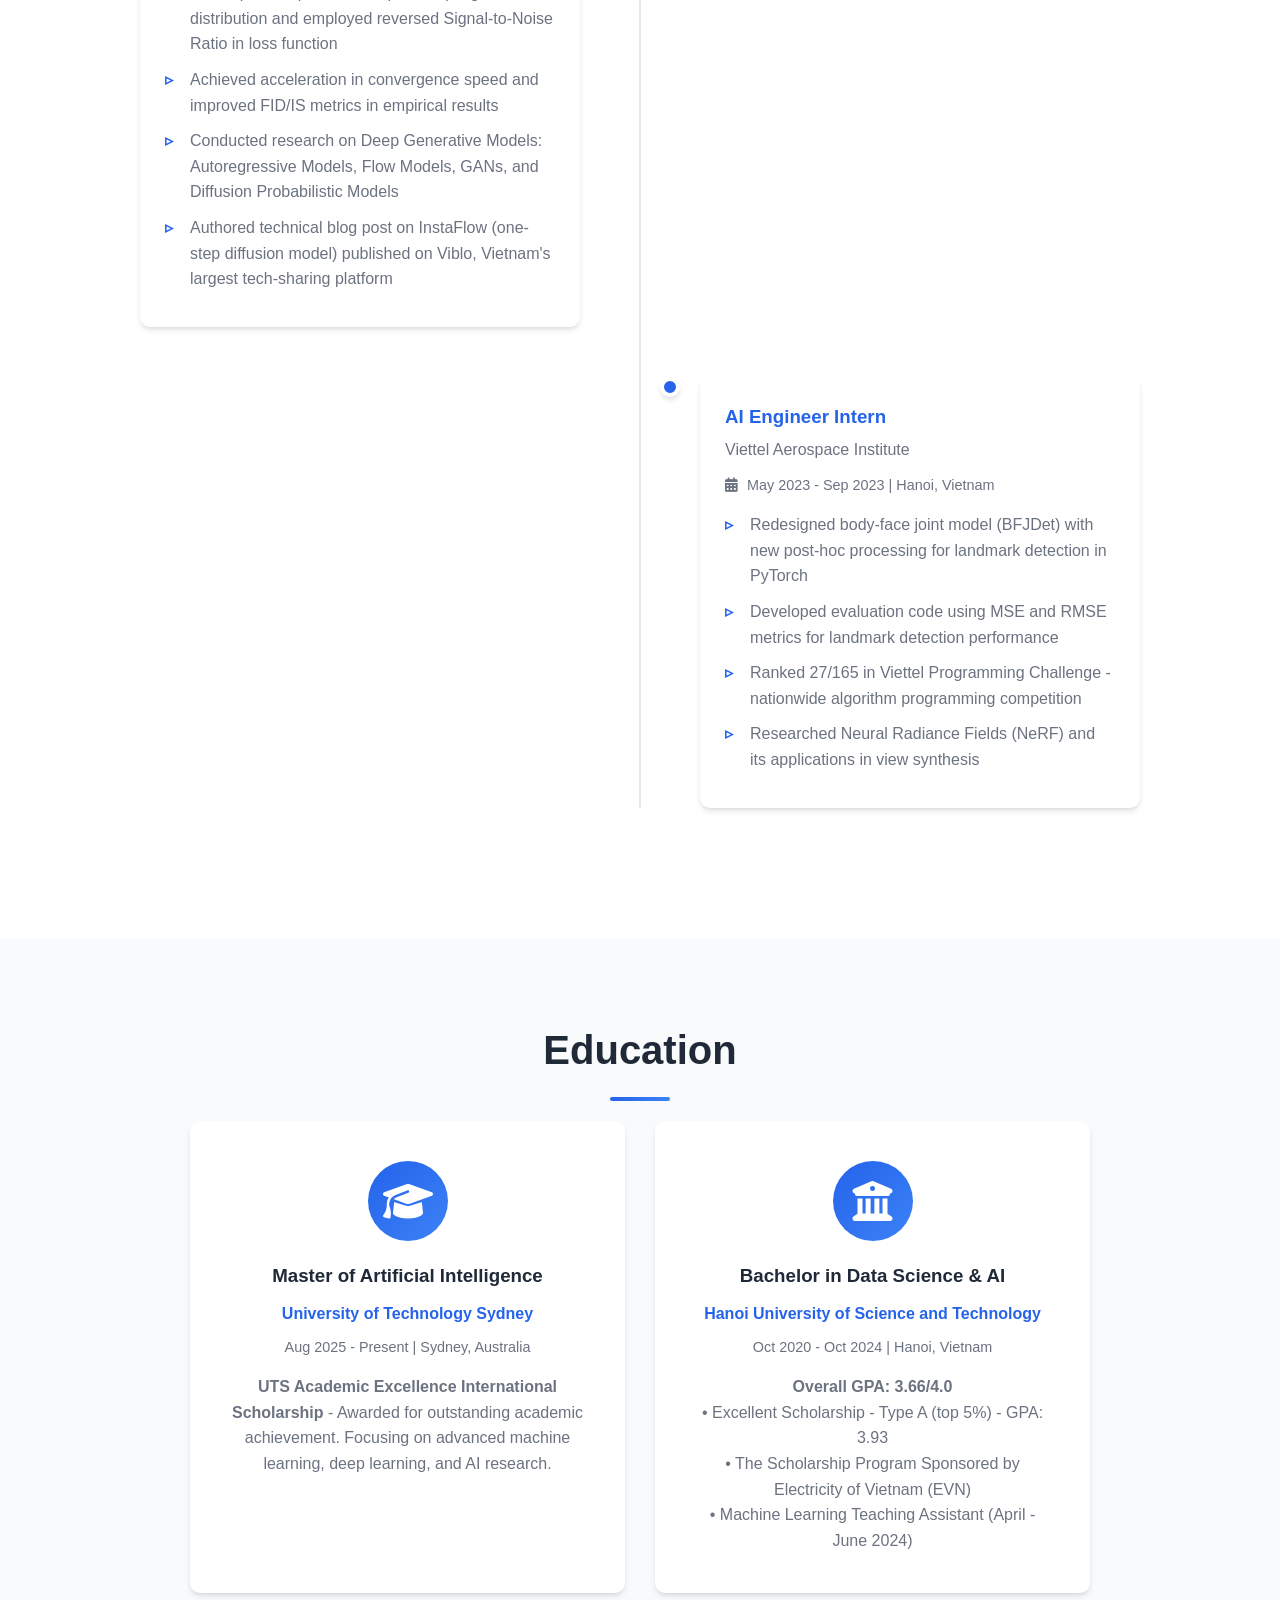
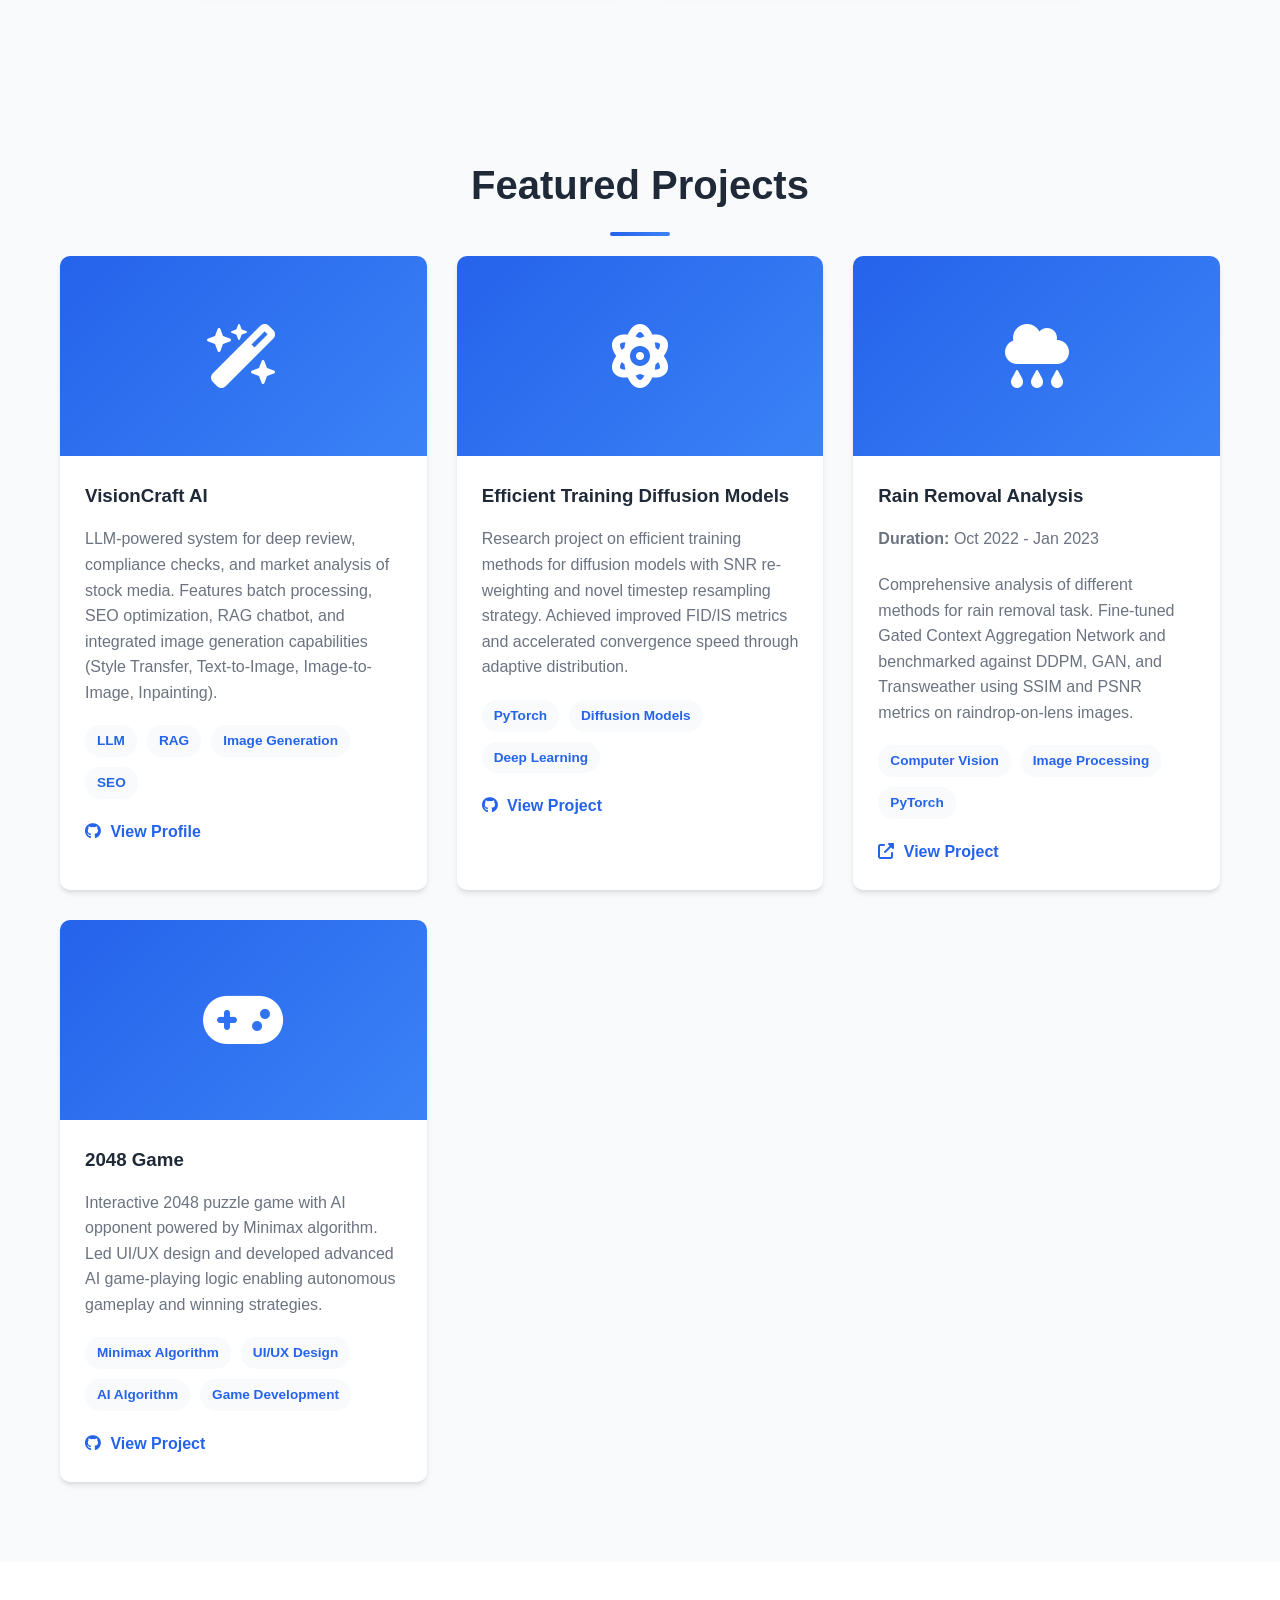
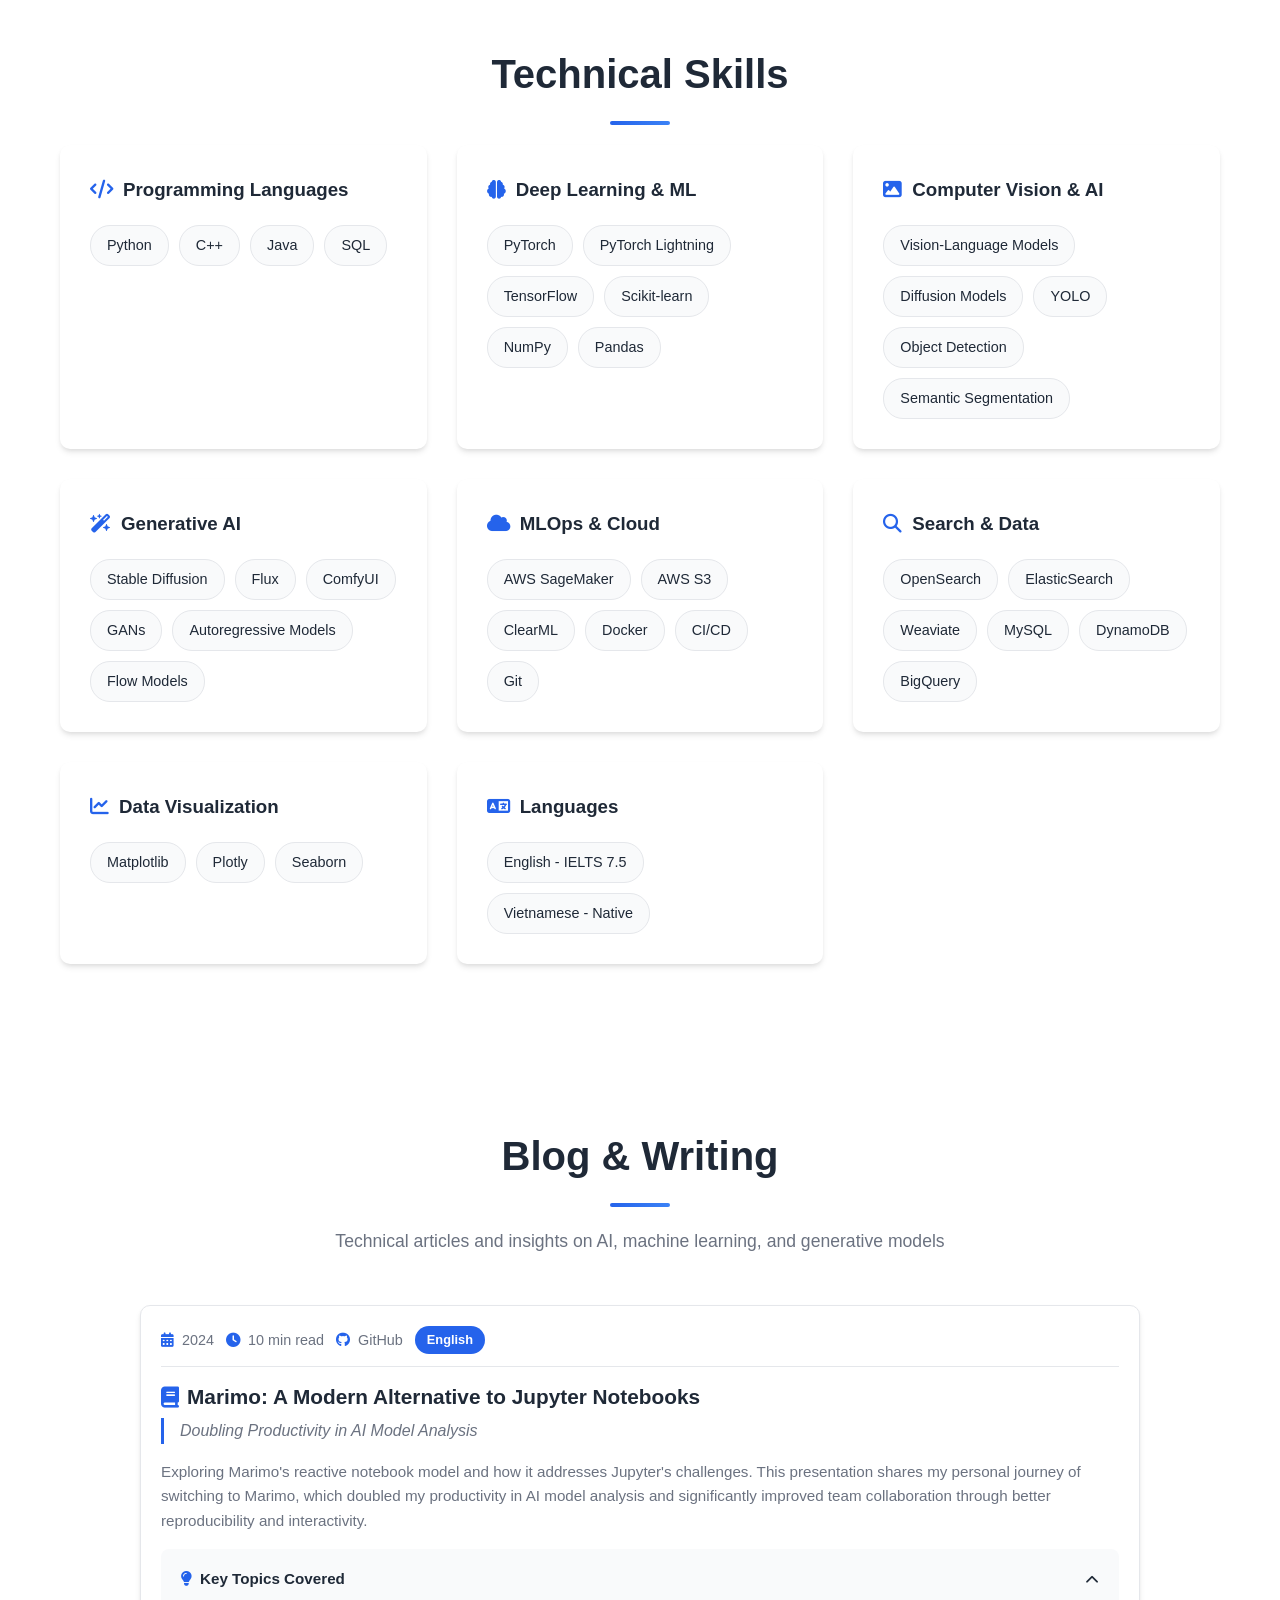
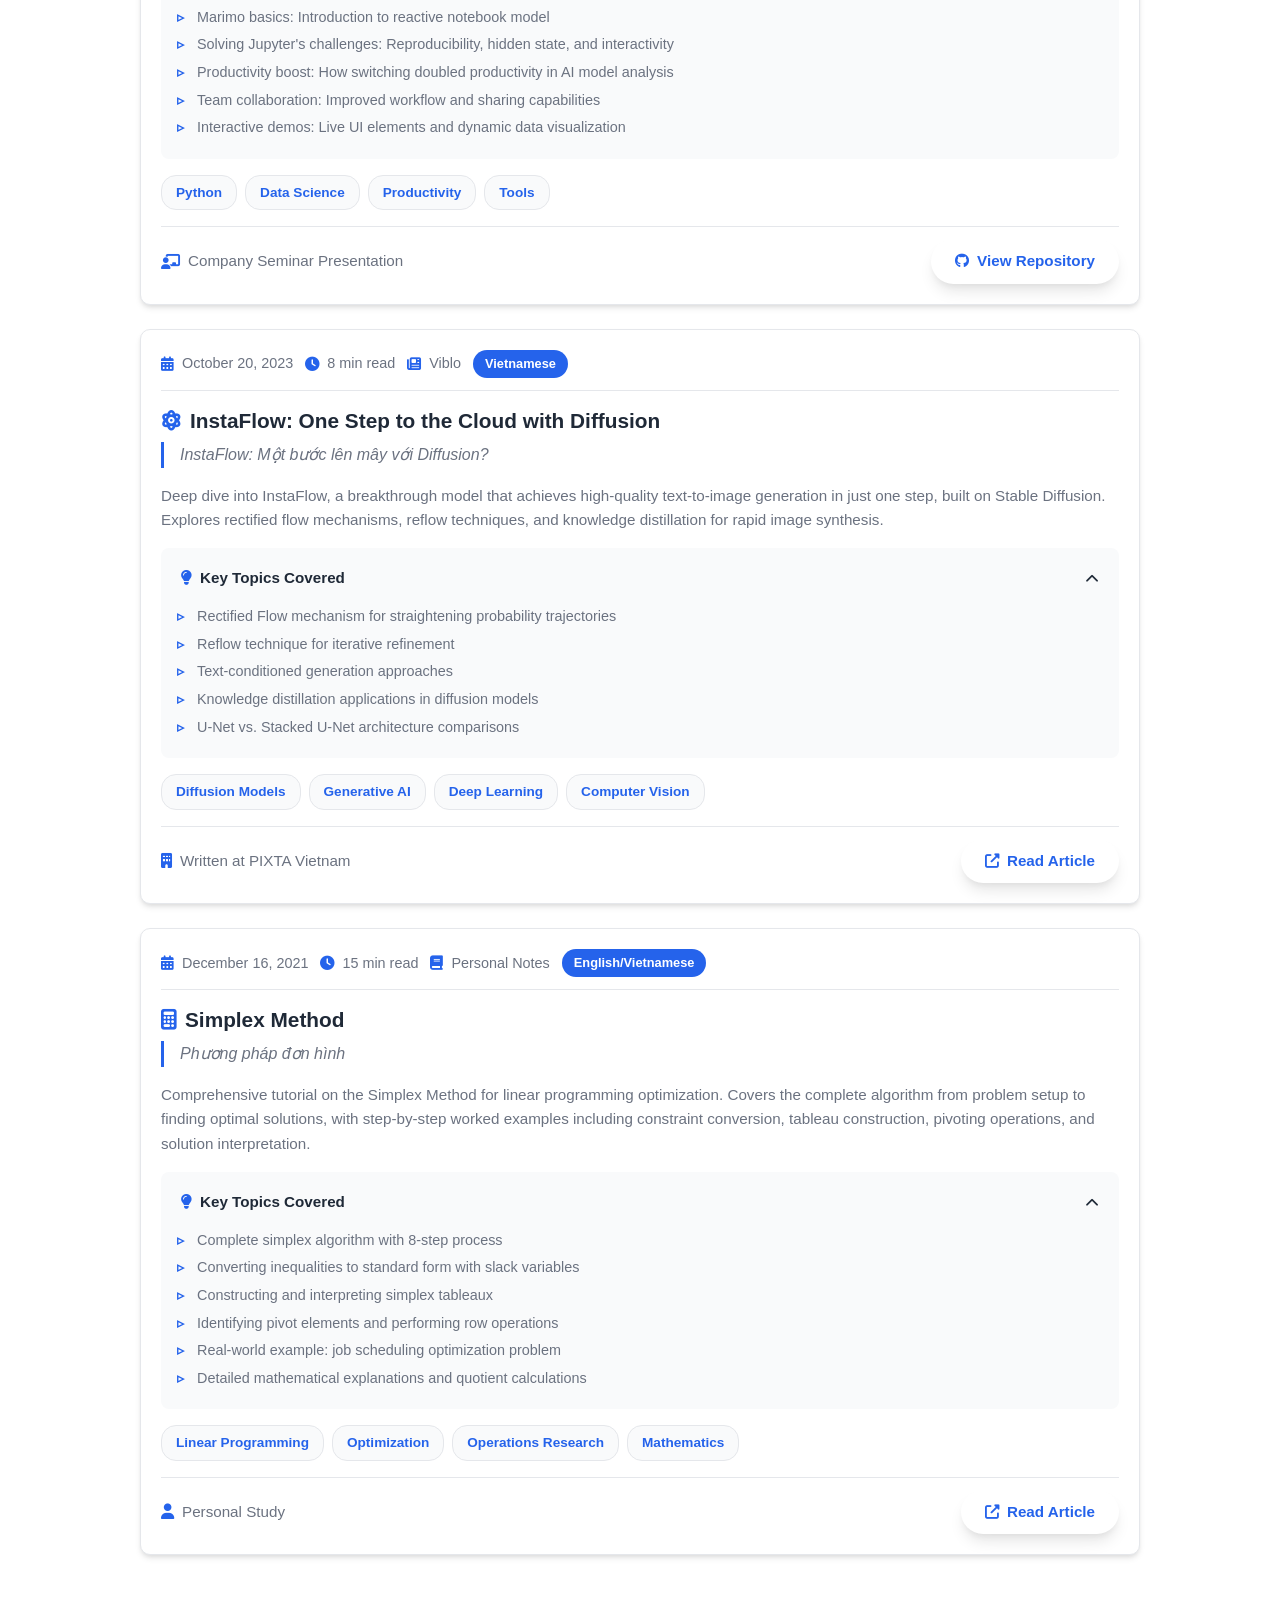
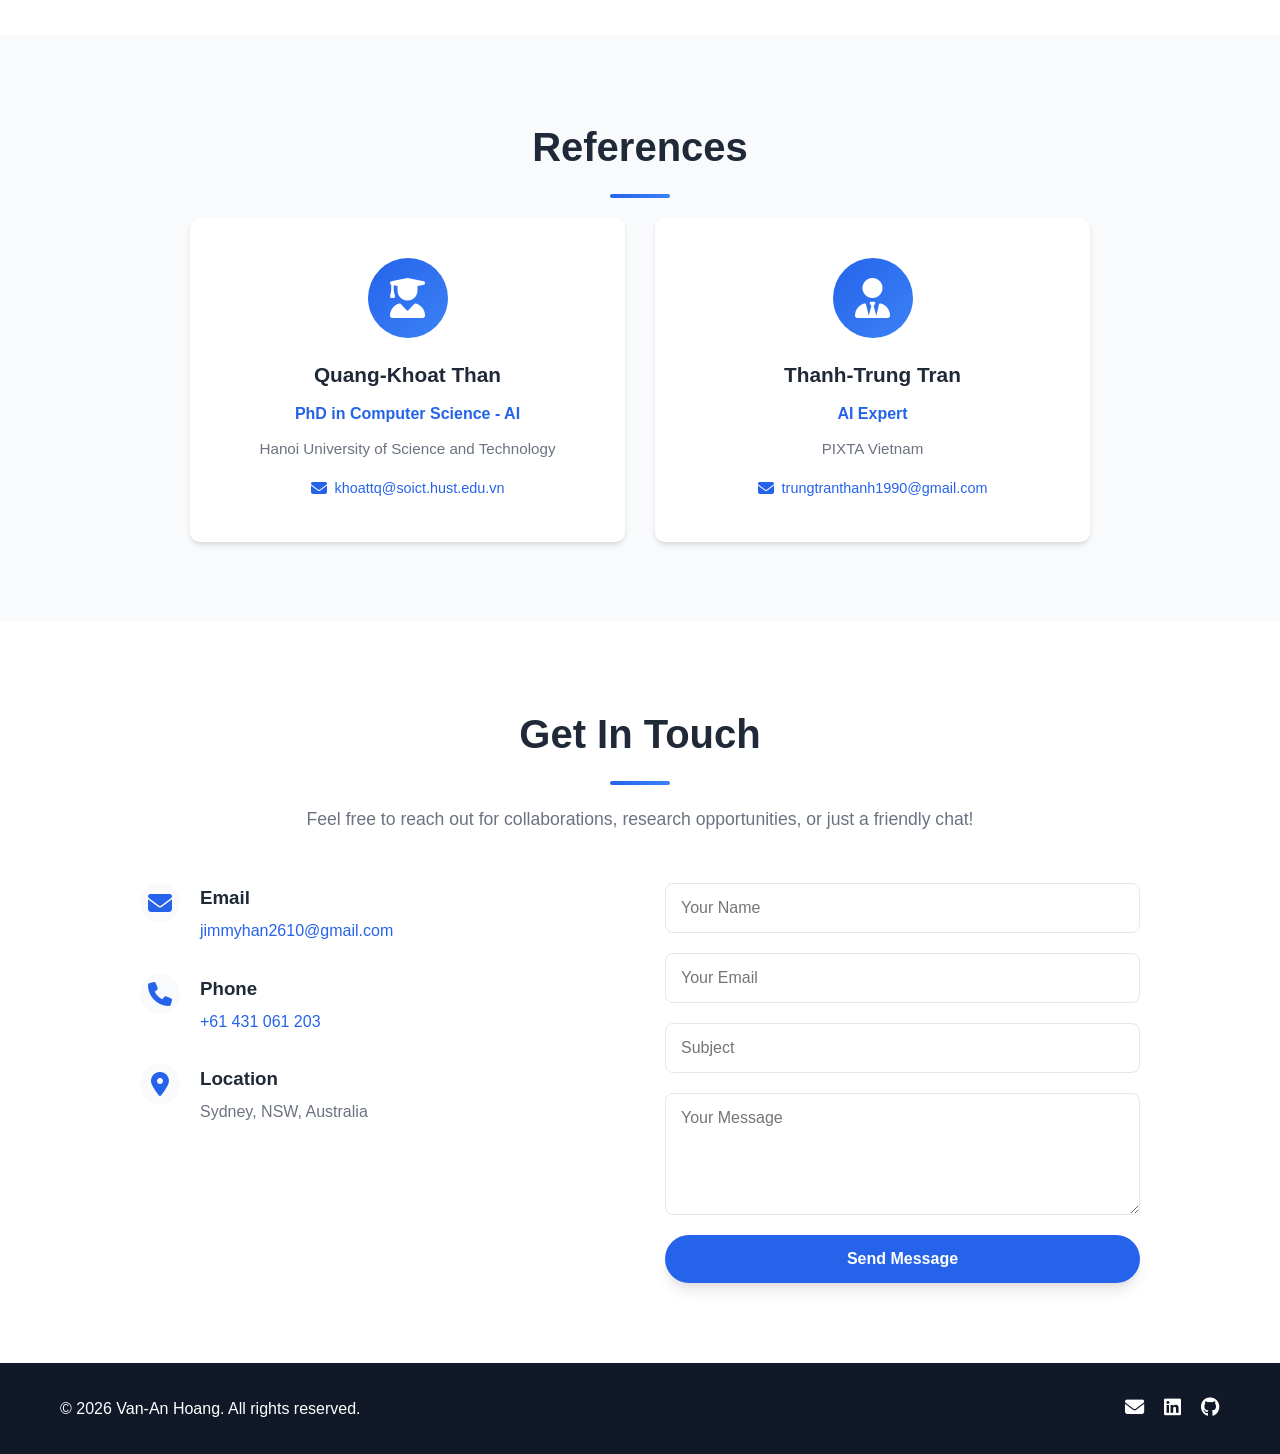
==== commit 72cac710: "Add 2048 Game project details to portfolio and maze sections for enhanced content presentation" ====
--- a/index.html
+++ b/index.html
@@ -27,9 +27,8 @@
                 <li><a href="#about" class="nav-link">About</a></li>
                 <li><a href="#experience" class="nav-link">Experience</a></li>
                 <li><a href="#education" class="nav-link">Education</a></li>
+                <li><a href="#projects" class="nav-link">Projects</a></li>
                 <li><a href="#skills" class="nav-link">Skills</a></li>
-                <li><a href="#blog" class="nav-link">Blog</a></li>
-                <li><a href="#projects" class="nav-link">Projects</a></li>
                 <li><a href="#references" class="nav-link">References</a></li>
                 <li><a href="#contact" class="nav-link">Contact</a></li>
             </ul>
@@ -186,6 +185,86 @@
         </div>
     </section>
 
+    <!-- Projects Section -->
+    <section id="projects" class="projects section">
+        <div class="container">
+            <h2 class="section-title">Featured Projects</h2>
+            <div class="projects-grid">
+                <div class="project-card">
+                    <div class="project-image">
+                        <i class="fas fa-wand-magic-sparkles"></i>
+                    </div>
+                    <div class="project-content">
+                        <h3>VisionCraft AI</h3>
+                        <p>LLM-powered system for deep review, compliance checks, and market analysis of stock media. Features batch processing, SEO optimization, RAG chatbot, and integrated image generation capabilities (Style Transfer, Text-to-Image, Image-to-Image, Inpainting).</p>
+                        <div class="project-tech">
+                            <span>LLM</span>
+                            <span>RAG</span>
+                            <span>Image Generation</span>
+                            <span>SEO</span>
+                        </div>
+                        <div class="project-links">
+                            <a href="https://github.com/EthAnHoangg" target="_blank"><i class="fab fa-github"></i> View Profile</a>
+                        </div>
+                    </div>
+                </div>
+                <div class="project-card">
+                    <div class="project-image">
+                        <i class="fas fa-atom"></i>
+                    </div>
+                    <div class="project-content">
+                        <h3>Efficient Training Diffusion Models</h3>
+                        <p>Research project on efficient training methods for diffusion models with SNR re-weighting and novel timestep resampling strategy. Achieved improved FID/IS metrics and accelerated convergence speed through adaptive distribution.</p>
+                        <div class="project-tech">
+                            <span>PyTorch</span>
+                            <span>Diffusion Models</span>
+                            <span>Deep Learning</span>
+                        </div>
+                        <div class="project-links">
+                            <a href="https://github.com/HoangAnAIRS/exponential-SNR-diffusion" target="_blank"><i class="fab fa-github"></i> View Project</a>
+                        </div>
+                    </div>
+                </div>
+                <div class="project-card">
+                    <div class="project-image">
+                        <i class="fas fa-cloud-rain"></i>
+                    </div>
+                    <div class="project-content">
+                        <h3>Rain Removal Analysis</h3>
+                        <p><strong>Duration:</strong> Oct 2022 - Jan 2023</p>
+                        <p>Comprehensive analysis of different methods for rain removal task. Fine-tuned Gated Context Aggregation Network and benchmarked against DDPM, GAN, and Transweather using SSIM and PSNR metrics on raindrop-on-lens images.</p>
+                        <div class="project-tech">
+                            <span>Computer Vision</span>
+                            <span>Image Processing</span>
+                            <span>PyTorch</span>
+                        </div>
+                        <div class="project-links">
+                            <a href="https://drive.google.com/drive/folders/1zqu1nTZ7Yb06Lkm0utC-yvT6vVn9DRC9?usp=drive_link" target="_blank"><i class="fas fa-external-link-alt"></i> View Project</a>
+                        </div>
+                    </div>
+                </div>
+                <div class="project-card">
+                    <div class="project-image">
+                        <i class="fas fa-gamepad"></i>
+                    </div>
+                    <div class="project-content">
+                        <h3>2048 Game</h3>
+                        <p>Interactive 2048 puzzle game with AI opponent powered by Minimax algorithm. Led UI/UX design and developed advanced AI game-playing logic enabling autonomous gameplay and winning strategies.</p>
+                        <div class="project-tech">
+                            <span>Minimax Algorithm</span>
+                            <span>UI/UX Design</span>
+                            <span>AI Algorithm</span>
+                            <span>Game Development</span>
+                        </div>
+                        <div class="project-links">
+                            <a href="https://github.com/hlongng2002241/2048" target="_blank"><i class="fab fa-github"></i> View Project</a>
+                        </div>
+                    </div>
+                </div>
+            </div>
+        </div>
+    </section>
+
     <!-- Skills Section -->
     <section id="skills" class="skills section">
         <div class="container">
@@ -394,68 +473,6 @@
         </div>
     </section>
 
-    <!-- Projects Section -->
-    <section id="projects" class="projects section">
-        <div class="container">
-            <h2 class="section-title">Featured Projects</h2>
-            <div class="projects-grid">
-                <div class="project-card">
-                    <div class="project-image">
-                        <i class="fas fa-wand-magic-sparkles"></i>
-                    </div>
-                    <div class="project-content">
-                        <h3>VisionCraft AI</h3>
-                        <p>LLM-powered system for deep review, compliance checks, and market analysis of stock media. Features batch processing, SEO optimization, RAG chatbot, and integrated image generation capabilities (Style Transfer, Text-to-Image, Image-to-Image, Inpainting).</p>
-                        <div class="project-tech">
-                            <span>LLM</span>
-                            <span>RAG</span>
-                            <span>Image Generation</span>
-                            <span>SEO</span>
-                        </div>
-                        <div class="project-links">
-                            <a href="https://github.com/EthAnHoangg" target="_blank"><i class="fab fa-github"></i> View Profile</a>
-                        </div>
-                    </div>
-                </div>
-                <div class="project-card">
-                    <div class="project-image">
-                        <i class="fas fa-atom"></i>
-                    </div>
-                    <div class="project-content">
-                        <h3>Efficient Training Diffusion Models</h3>
-                        <p>Research project on efficient training methods for diffusion models with SNR re-weighting and novel timestep resampling strategy. Achieved improved FID/IS metrics and accelerated convergence speed through adaptive distribution.</p>
-                        <div class="project-tech">
-                            <span>PyTorch</span>
-                            <span>Diffusion Models</span>
-                            <span>Deep Learning</span>
-                        </div>
-                        <div class="project-links">
-                            <a href="https://github.com/HoangAnAIRS/exponential-SNR-diffusion" target="_blank"><i class="fab fa-github"></i> View Project</a>
-                        </div>
-                    </div>
-                </div>
-                <div class="project-card">
-                    <div class="project-image">
-                        <i class="fas fa-cloud-rain"></i>
-                    </div>
-                    <div class="project-content">
-                        <h3>Rain Removal Analysis</h3>
-                        <p><strong>Duration:</strong> Oct 2022 - Jan 2023</p>
-                        <p>Comprehensive analysis of different methods for rain removal task. Fine-tuned Gated Context Aggregation Network and benchmarked against DDPM, GAN, and Transweather using SSIM and PSNR metrics on raindrop-on-lens images.</p>
-                        <div class="project-tech">
-                            <span>Computer Vision</span>
-                            <span>Image Processing</span>
-                            <span>PyTorch</span>
-                        </div>
-                        <div class="project-links">
-                            <a href="https://drive.google.com/drive/folders/1zqu1nTZ7Yb06Lkm0utC-yvT6vVn9DRC9?usp=drive_link" target="_blank"><i class="fas fa-external-link-alt"></i> View Project</a>
-                        </div>
-                    </div>
-                </div>
-            </div>
-        </div>
-    </section>
-
     <!-- References Section -->
     <section id="references" class="references section">
         <div class="container">
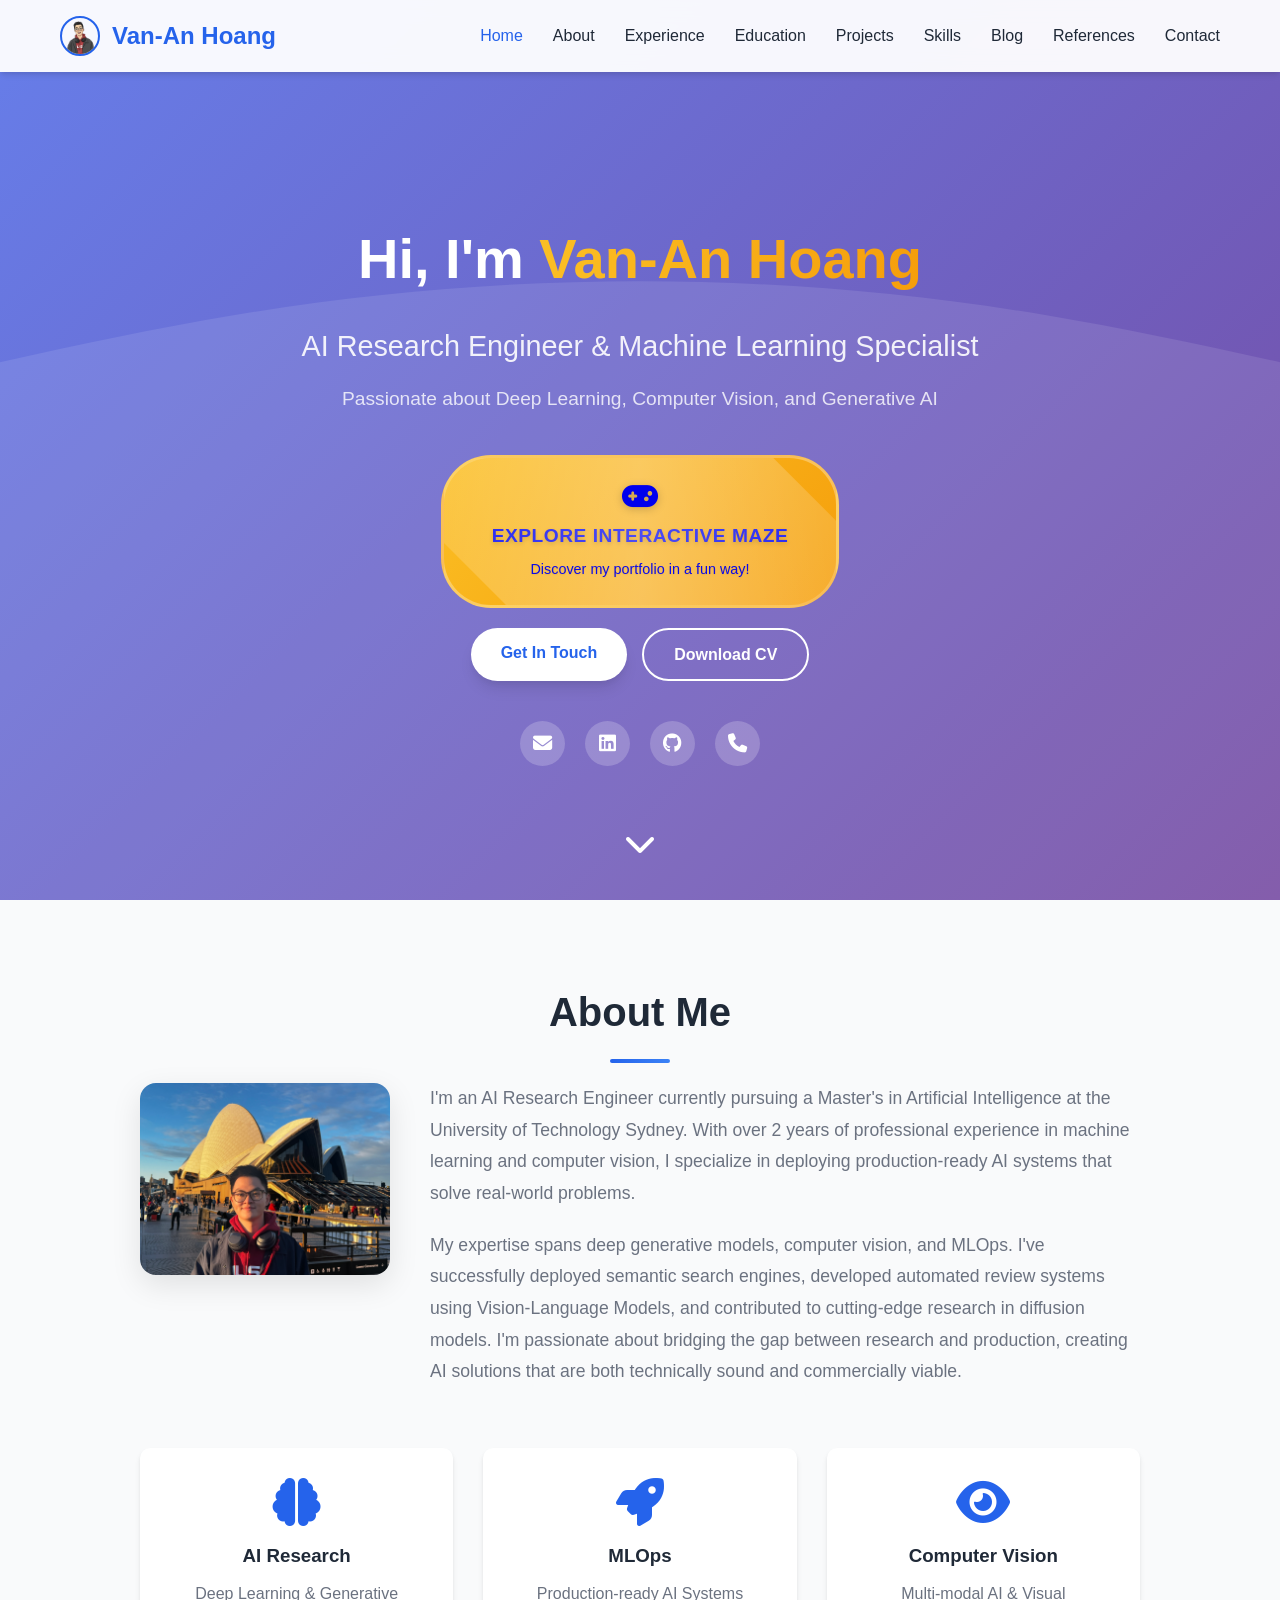
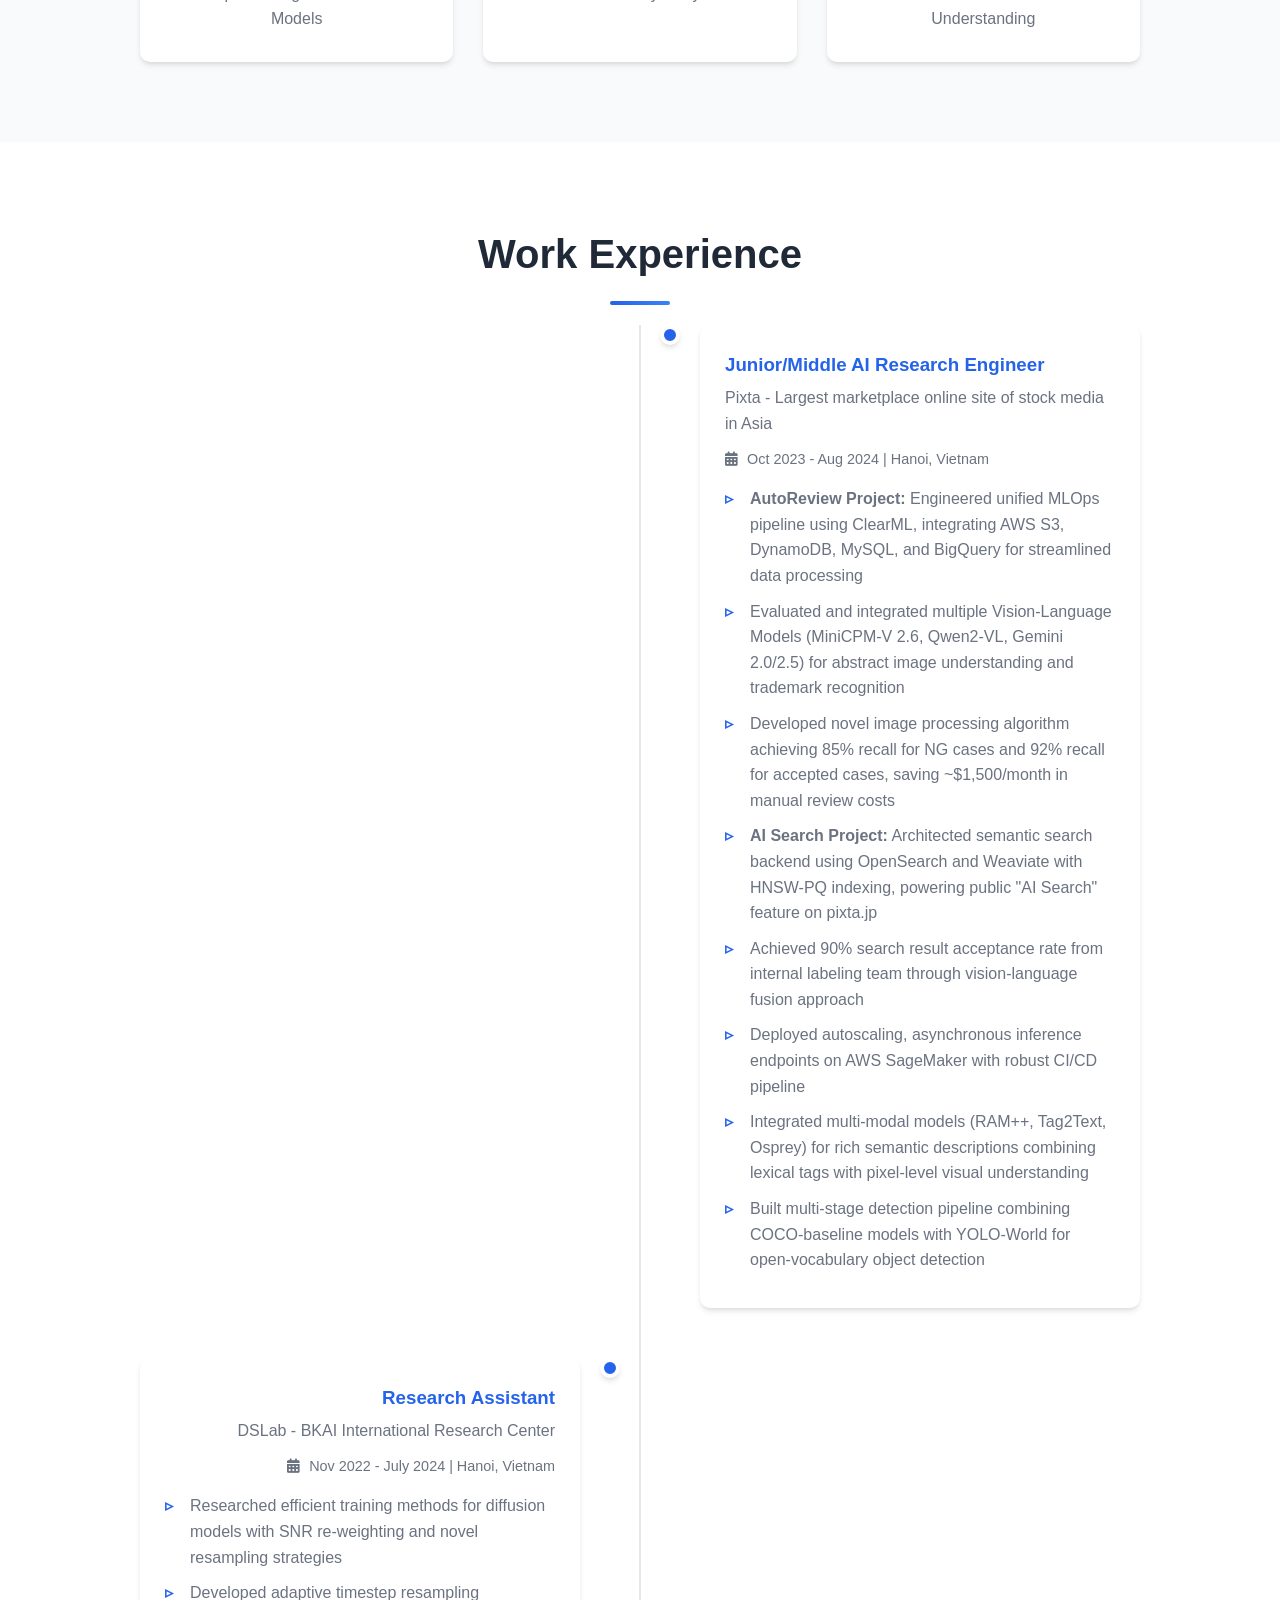
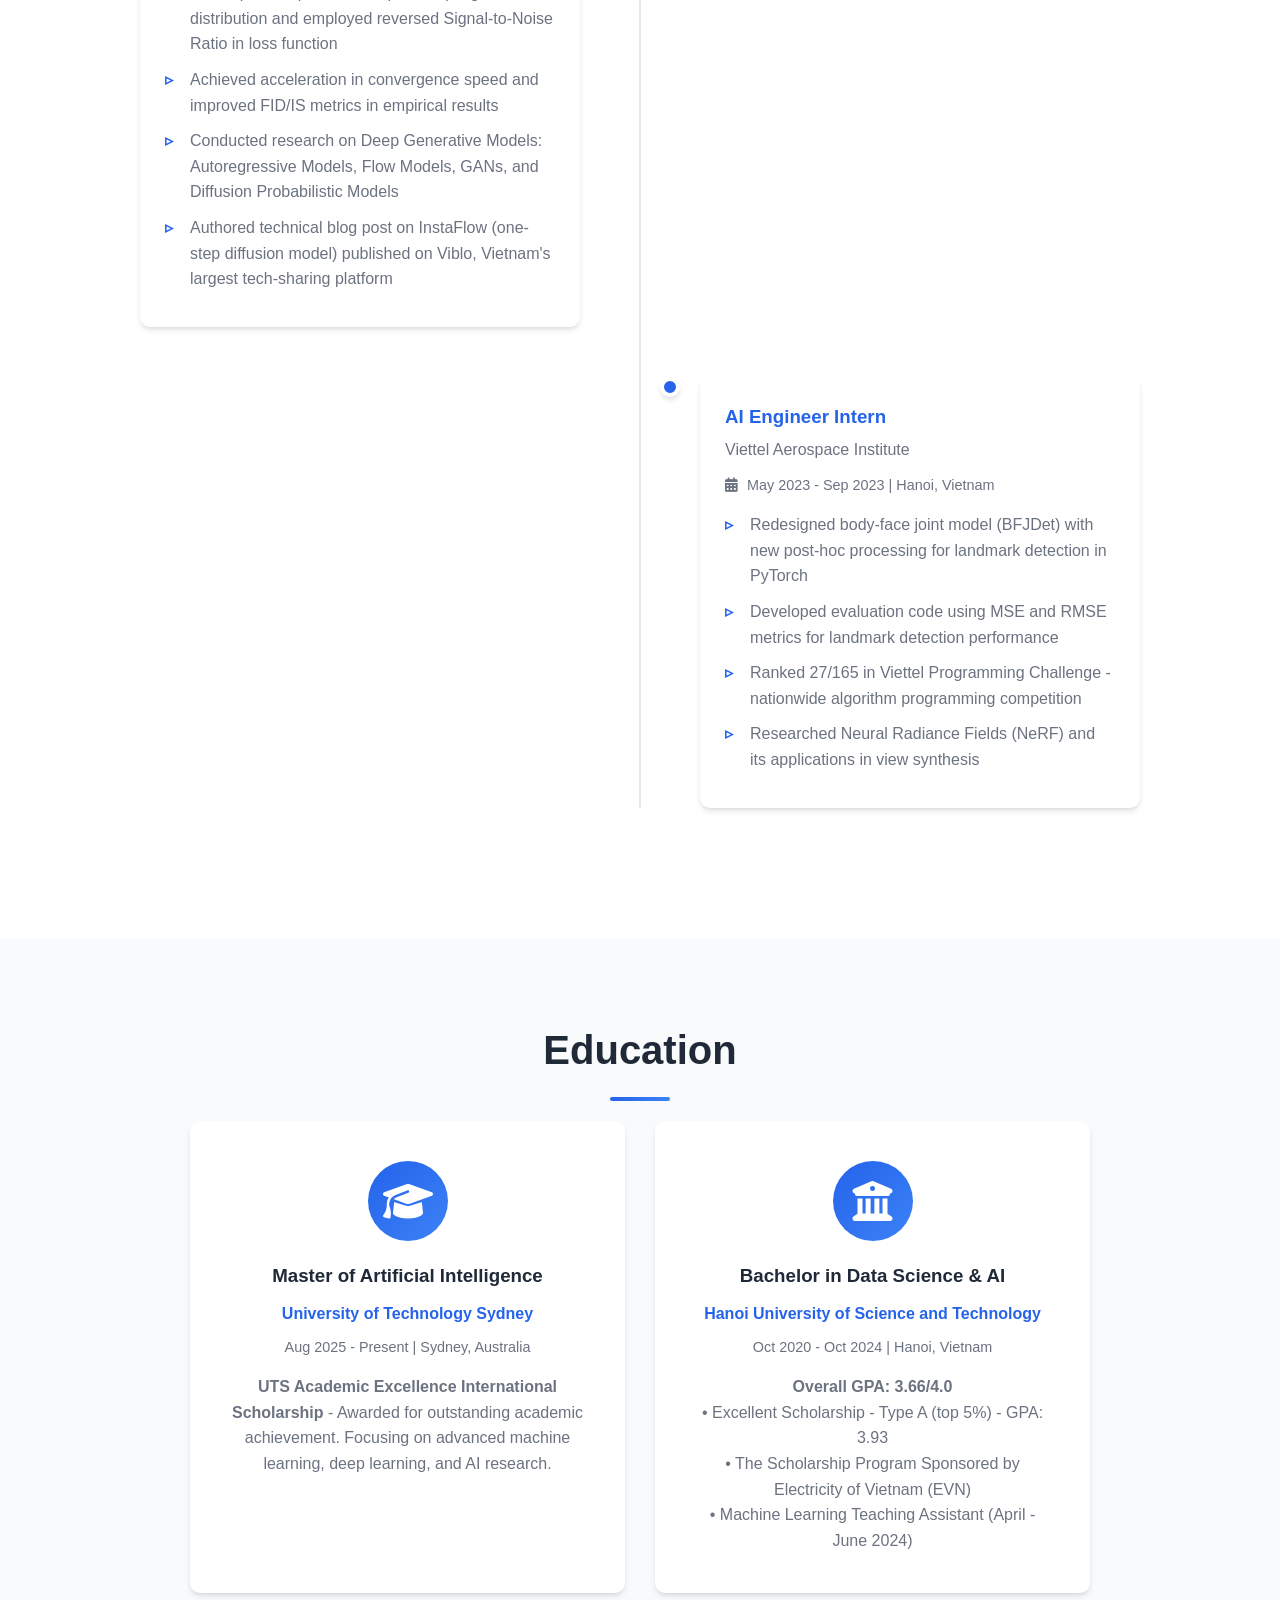
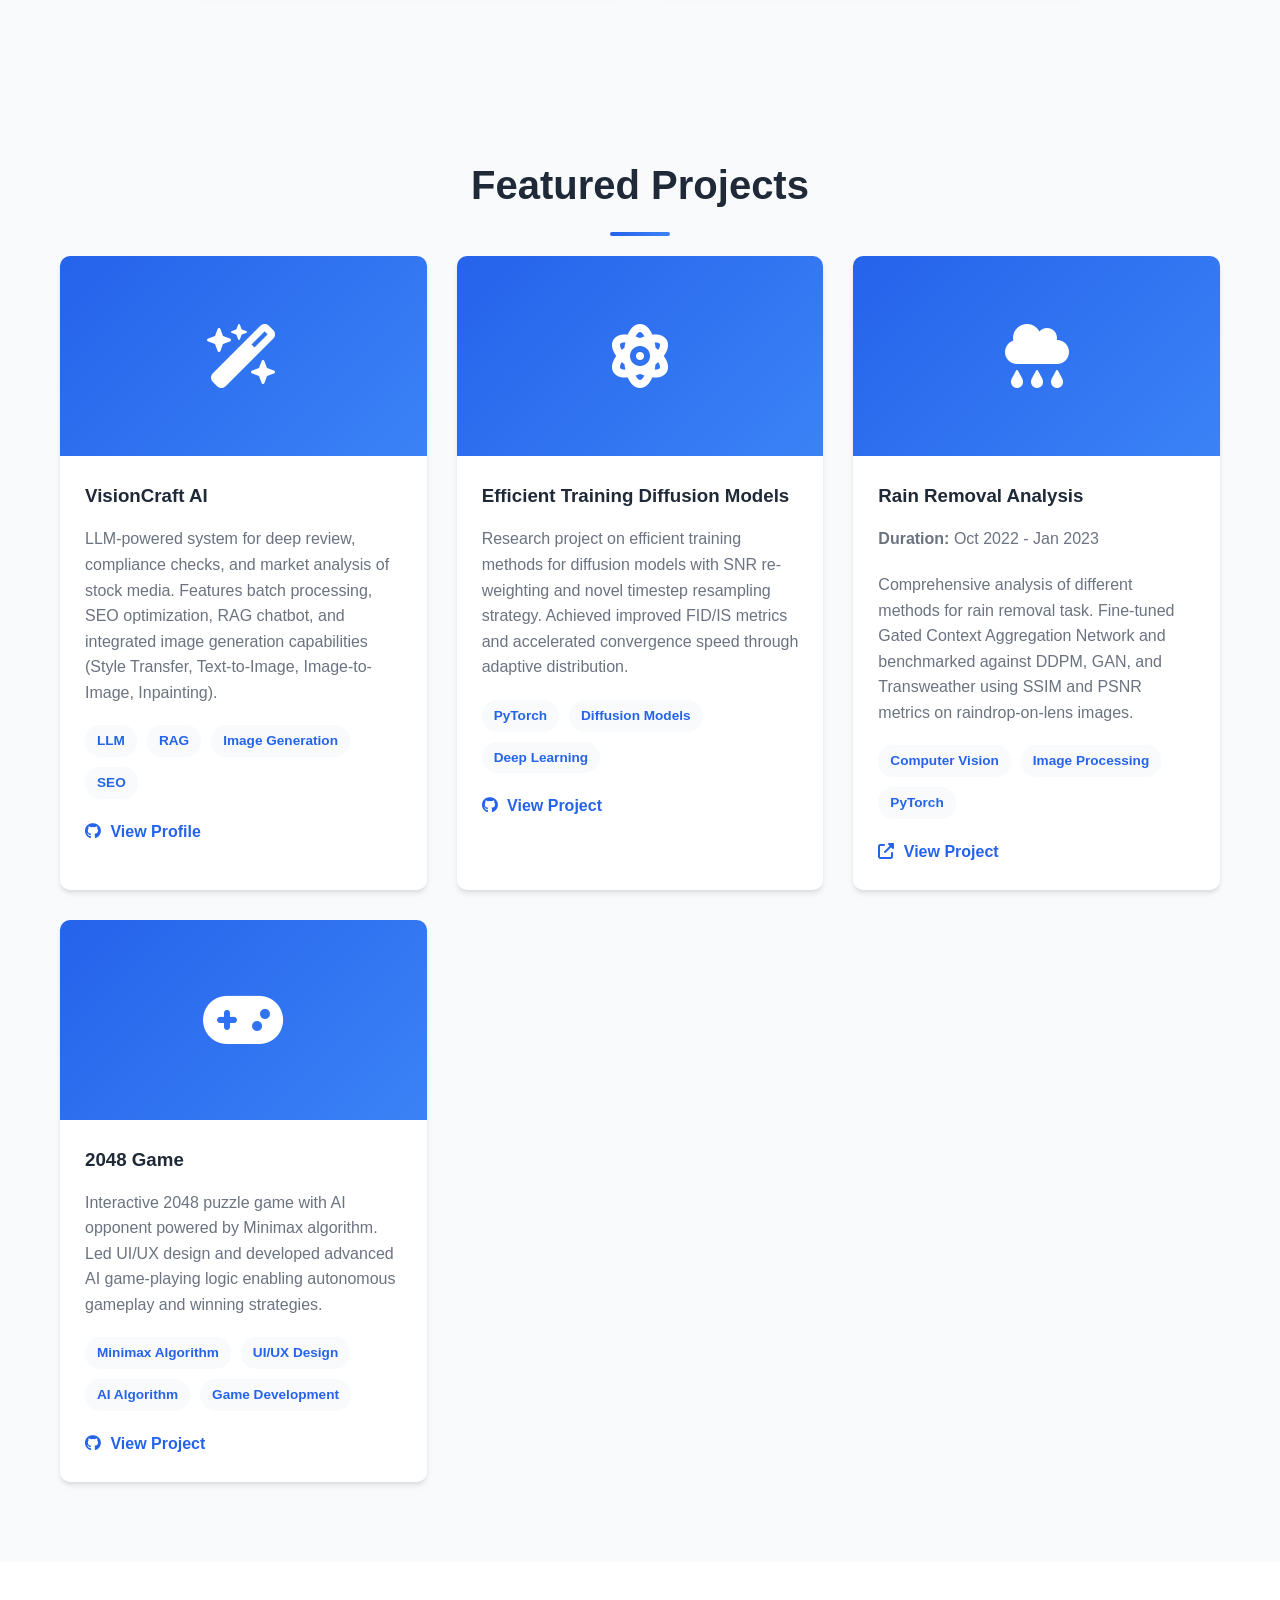
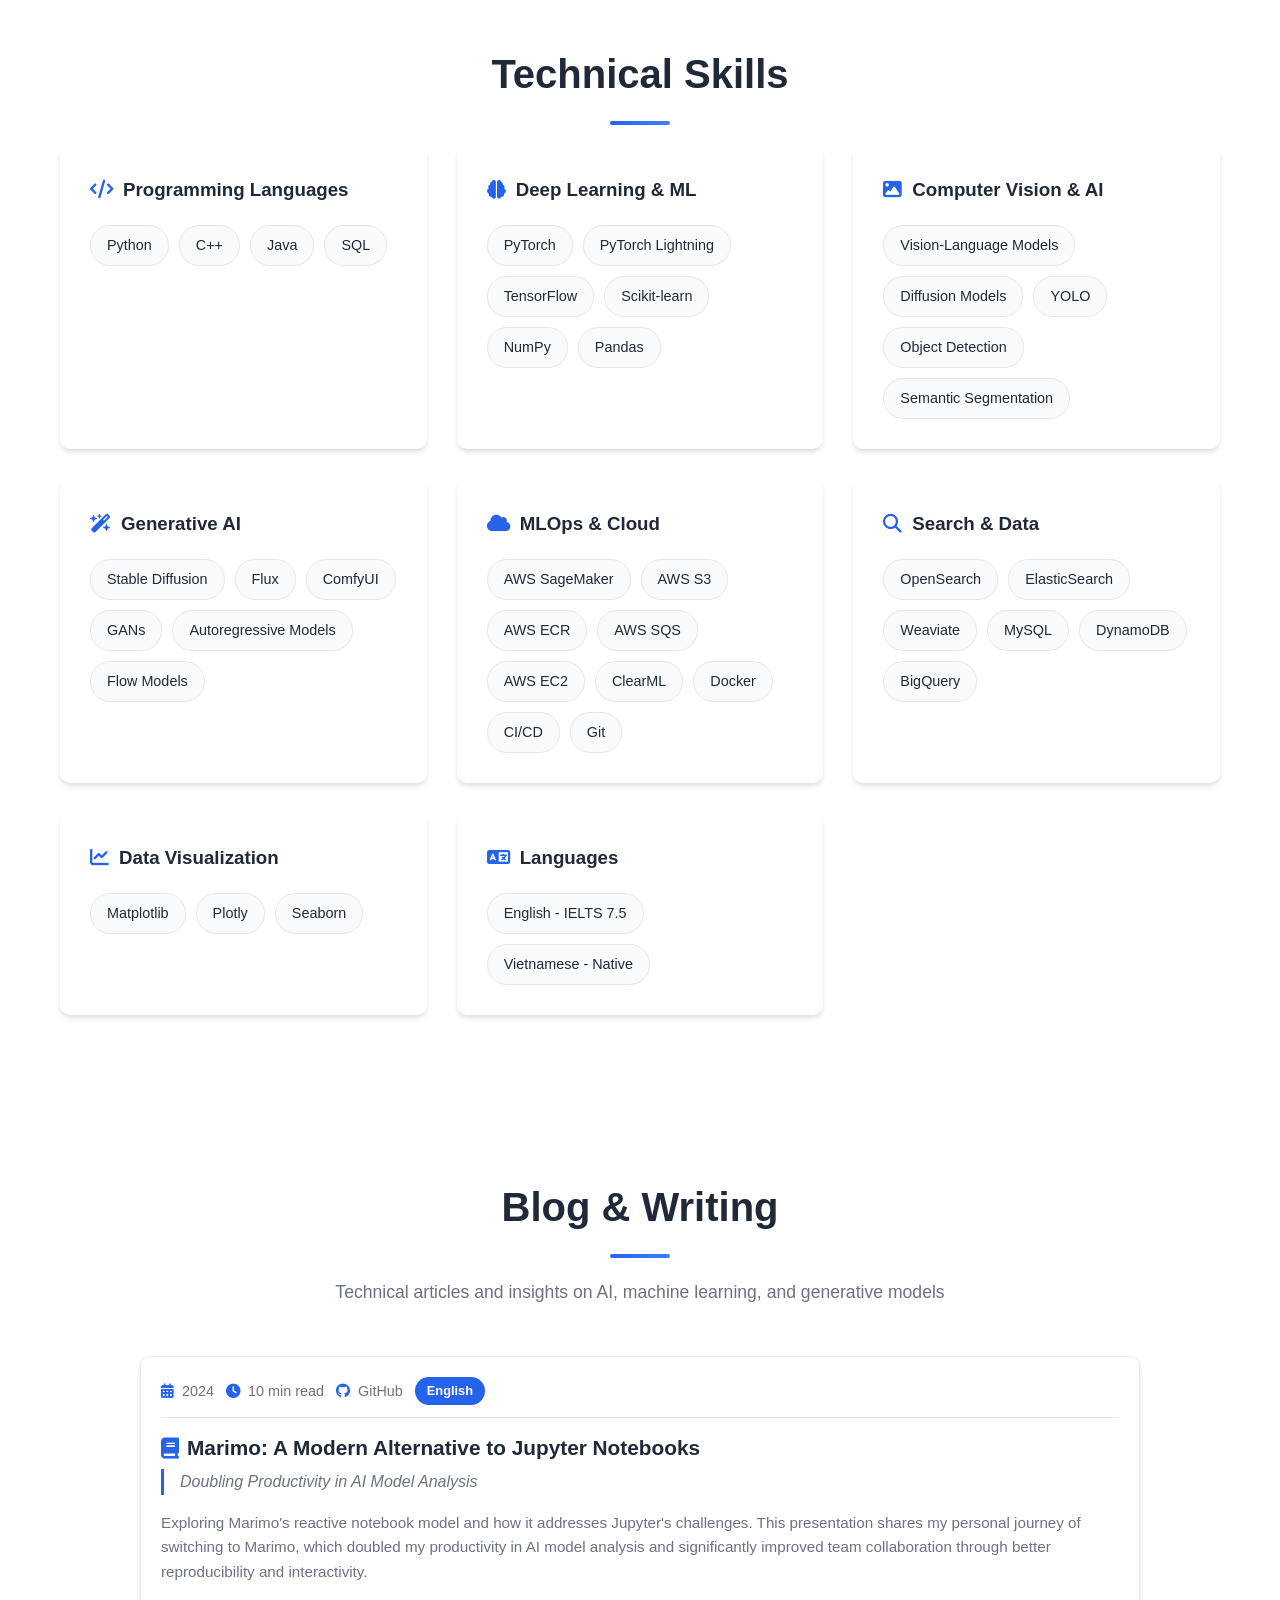
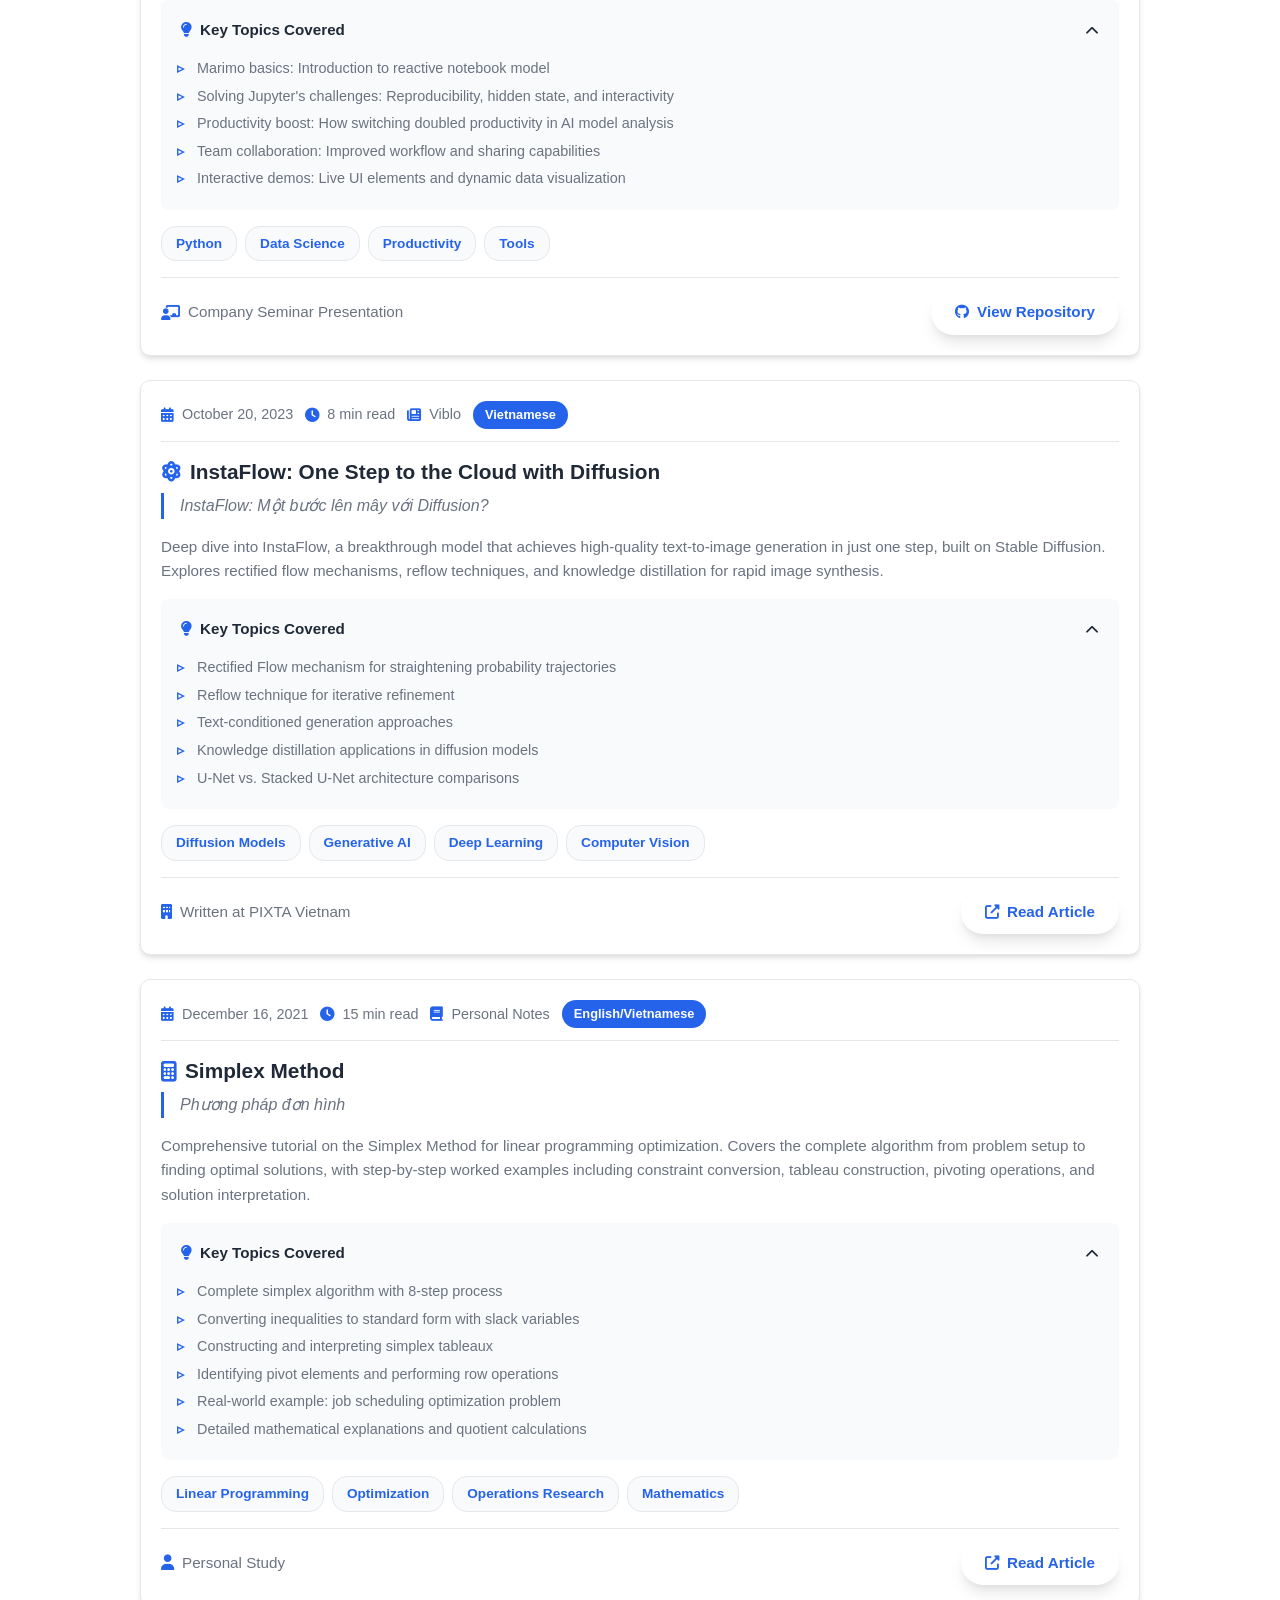
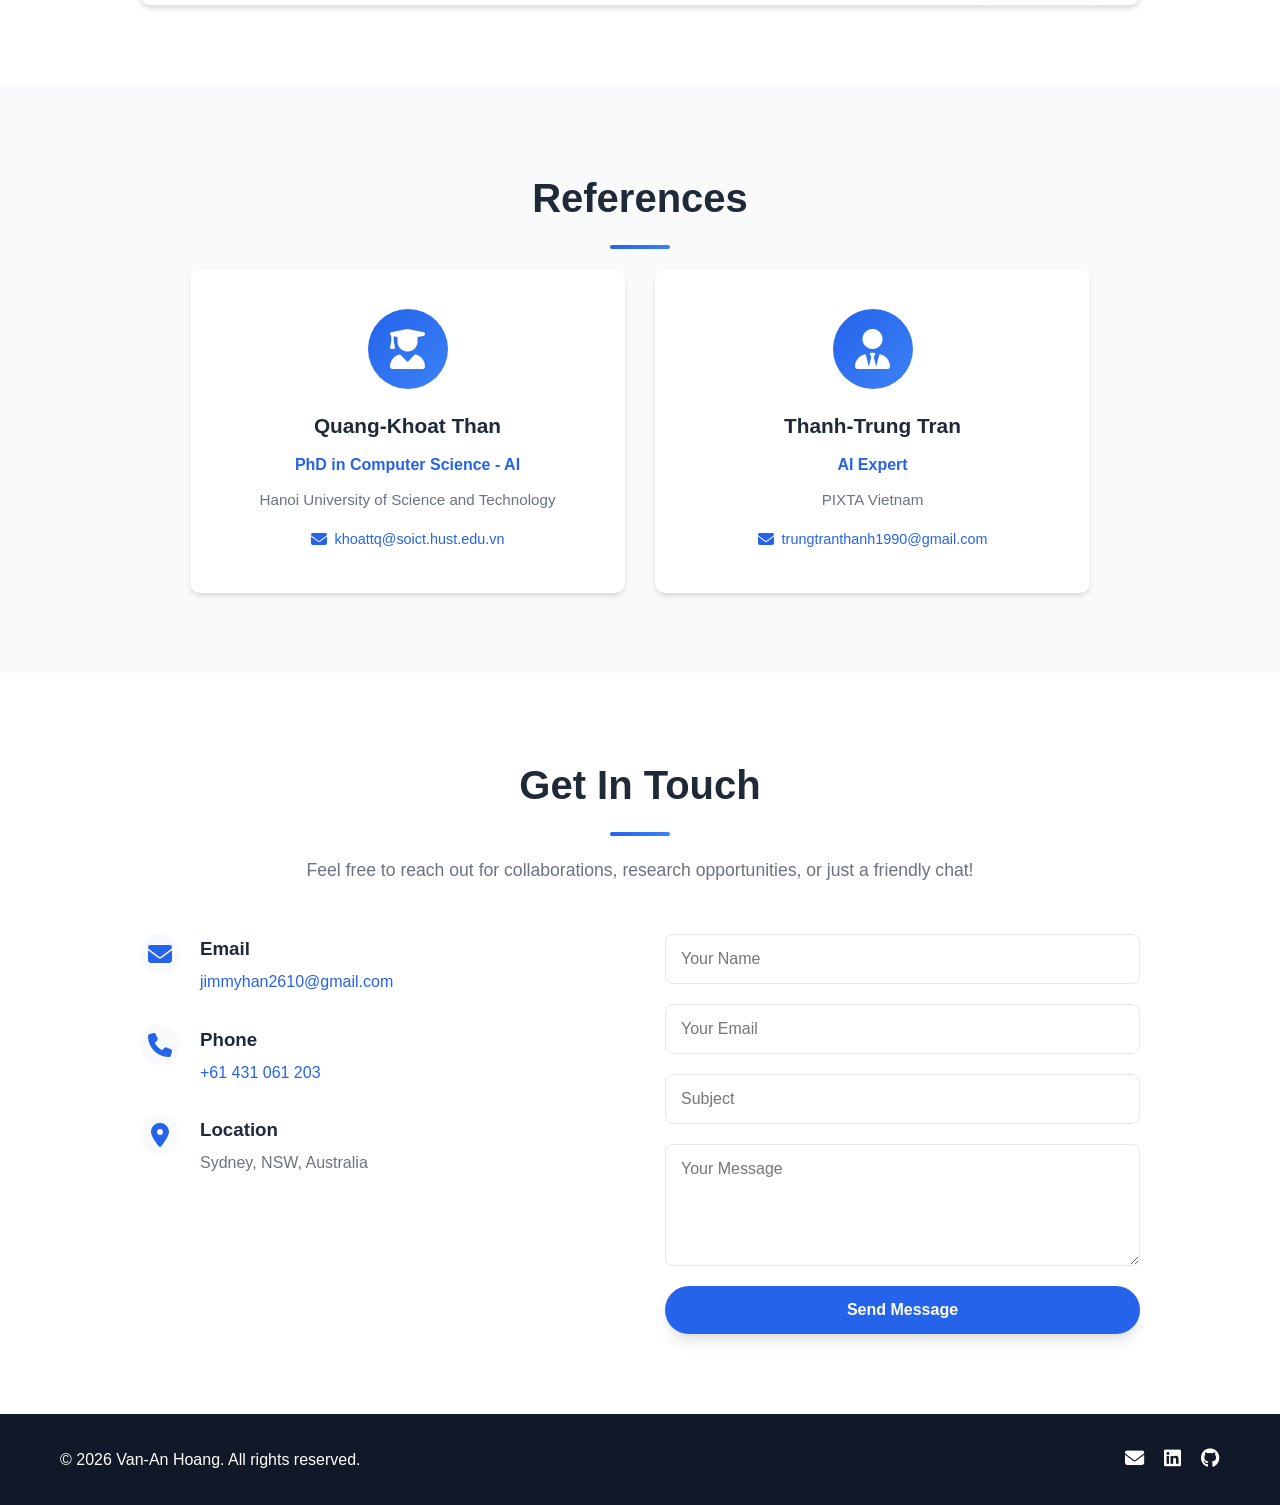
==== commit eaff453b: "Add blog link to navigation, enhance skills section with additional AWS technologies, and update con" ====
--- a/index.html
+++ b/index.html
@@ -29,6 +29,7 @@
                 <li><a href="#education" class="nav-link">Education</a></li>
                 <li><a href="#projects" class="nav-link">Projects</a></li>
                 <li><a href="#skills" class="nav-link">Skills</a></li>
+                <li><a href="#blog" class="nav-link">Blog</a></li>
                 <li><a href="#references" class="nav-link">References</a></li>
                 <li><a href="#contact" class="nav-link">Contact</a></li>
             </ul>
@@ -316,6 +317,9 @@
                     <div class="skill-tags">
                         <span class="skill-tag">AWS SageMaker</span>
                         <span class="skill-tag">AWS S3</span>
+                        <span class="skill-tag">AWS ECR</span>
+                        <span class="skill-tag">AWS SQS</span>
+                        <span class="skill-tag">AWS EC2</span>
                         <span class="skill-tag">ClearML</span>
                         <span class="skill-tag">Docker</span>
                         <span class="skill-tag">CI/CD</span>
@@ -535,16 +539,16 @@
                 </div>
                 <form class="contact-form" id="contactForm">
                     <div class="form-group">
-                        <input type="text" placeholder="Your Name" required>
+                        <input type="text" name="name" placeholder="Your Name" required>
                     </div>
                     <div class="form-group">
-                        <input type="email" placeholder="Your Email" required>
+                        <input type="email" name="email" placeholder="Your Email" required>
                     </div>
                     <div class="form-group">
-                        <input type="text" placeholder="Subject" required>
+                        <input type="text" name="subject" placeholder="Subject" required>
                     </div>
                     <div class="form-group">
-                        <textarea rows="5" placeholder="Your Message" required></textarea>
+                        <textarea rows="5" name="message" placeholder="Your Message" required></textarea>
                     </div>
                     <button type="submit" class="btn btn-primary">Send Message</button>
                 </form>
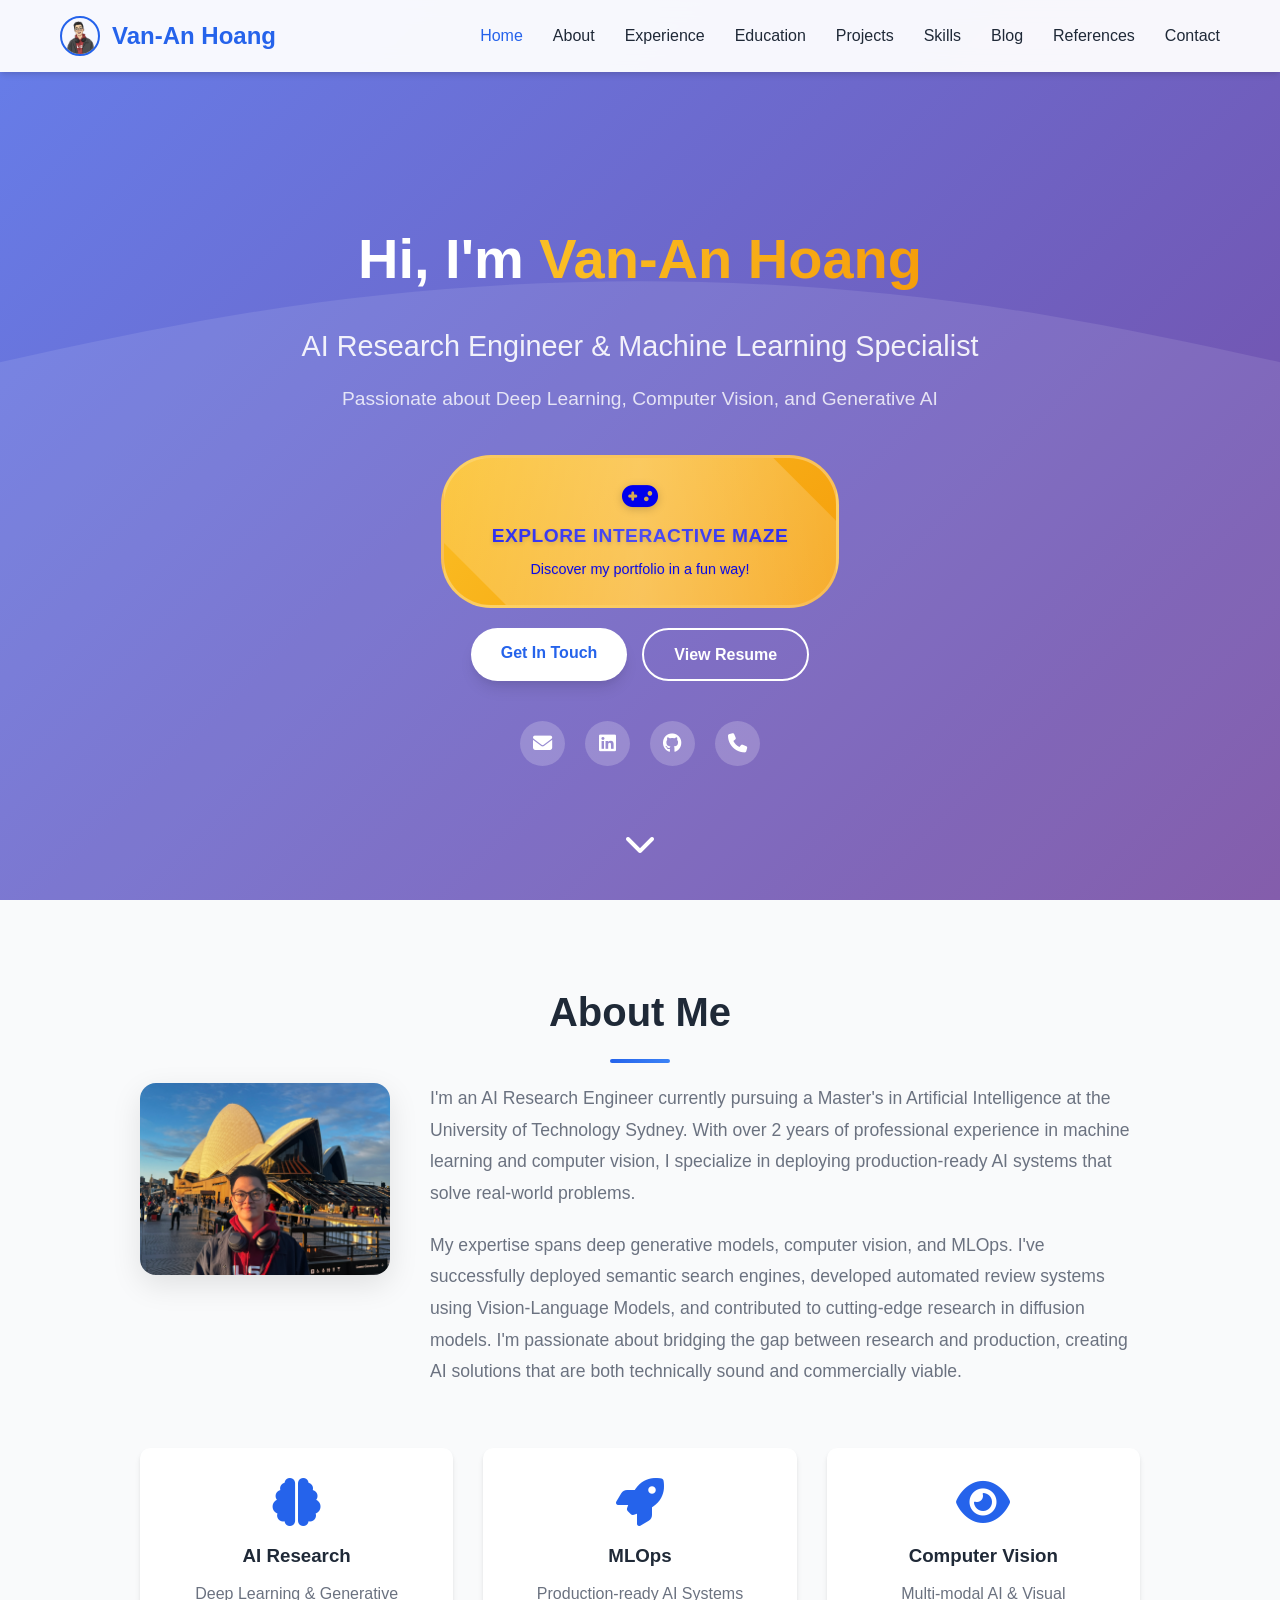
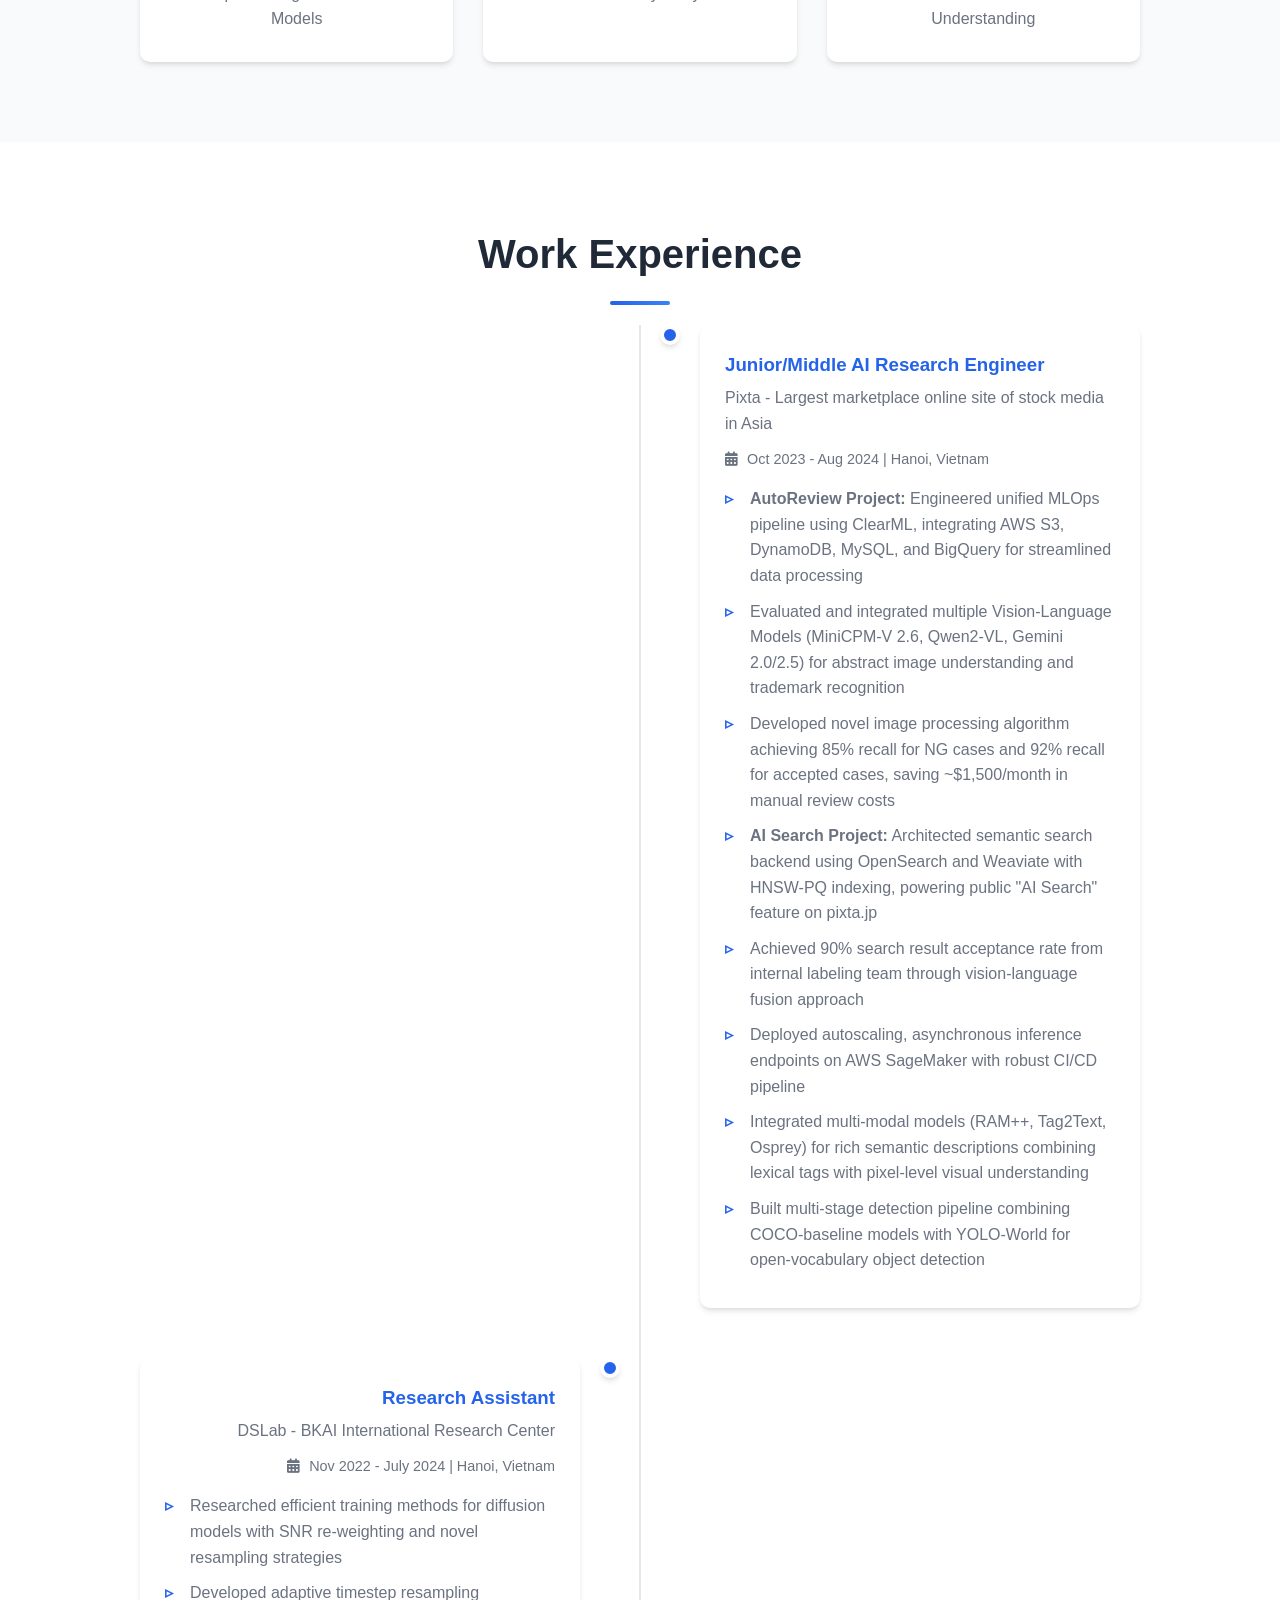
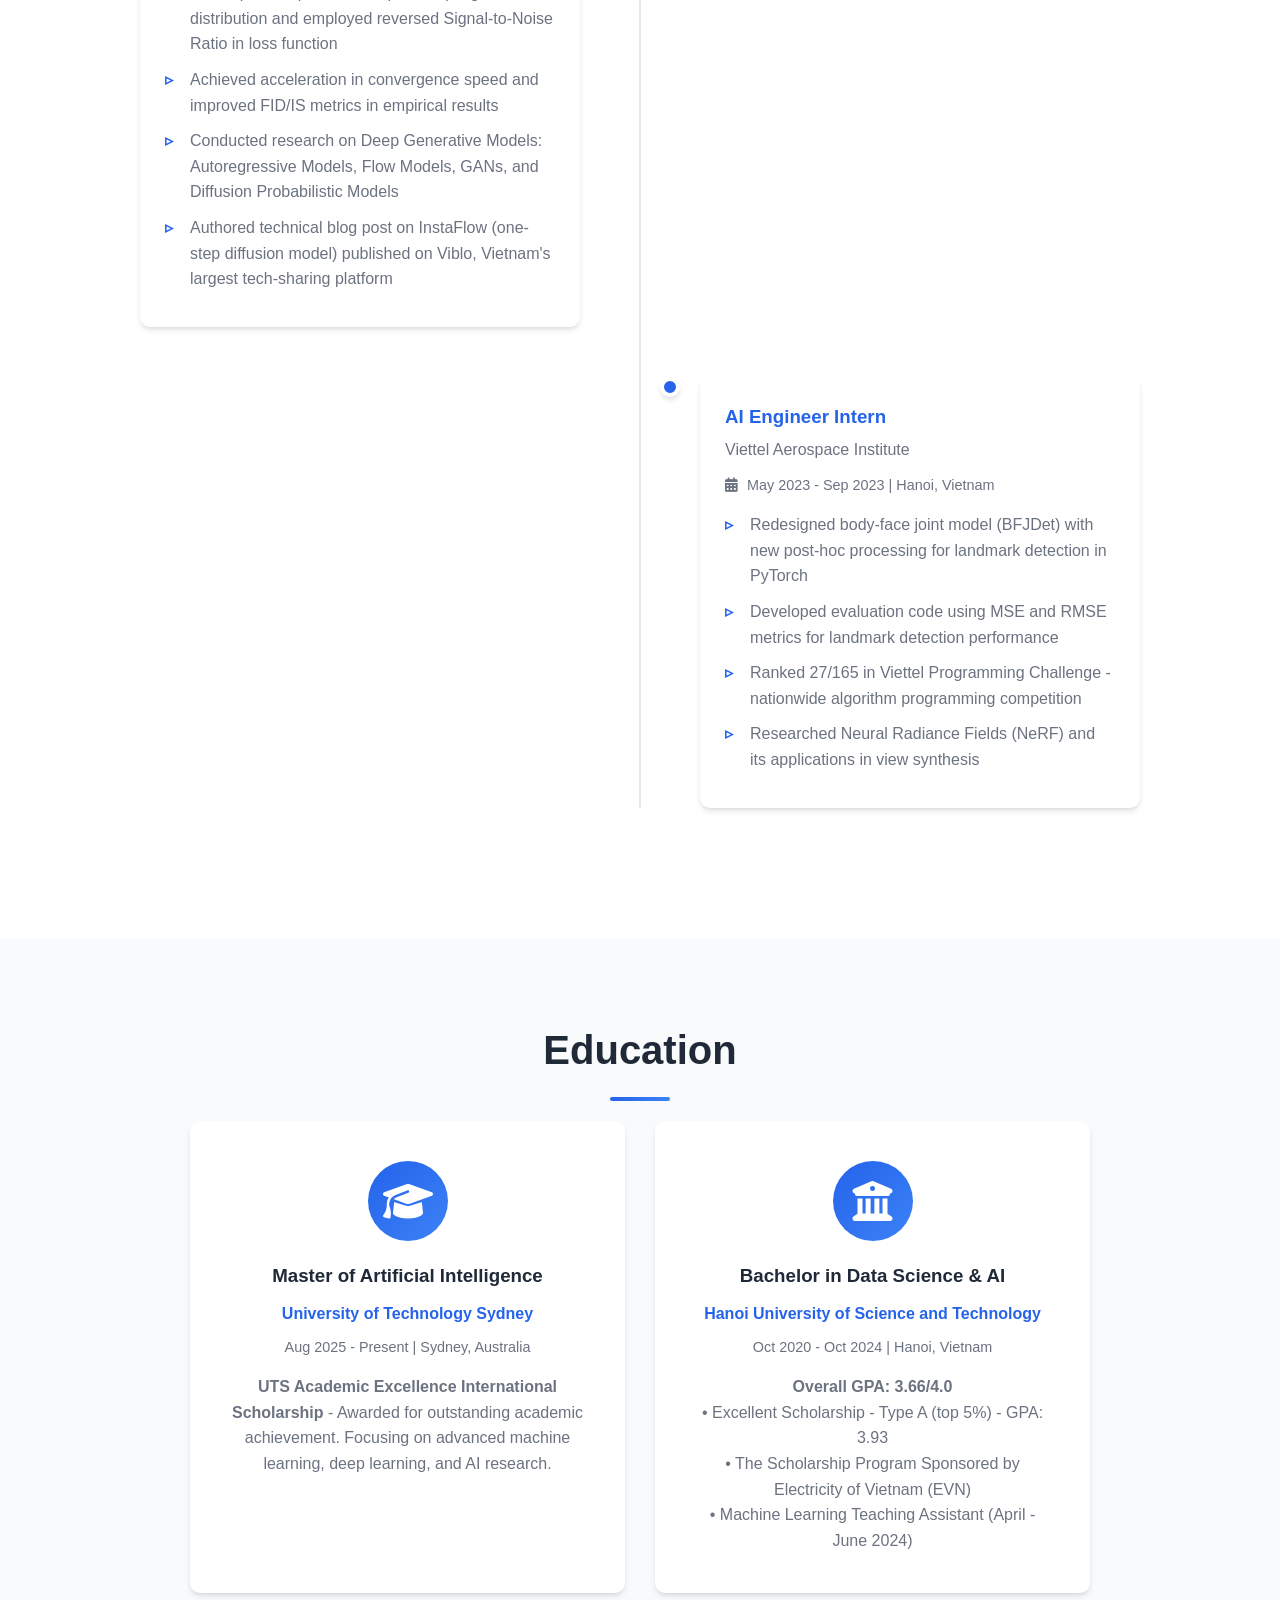
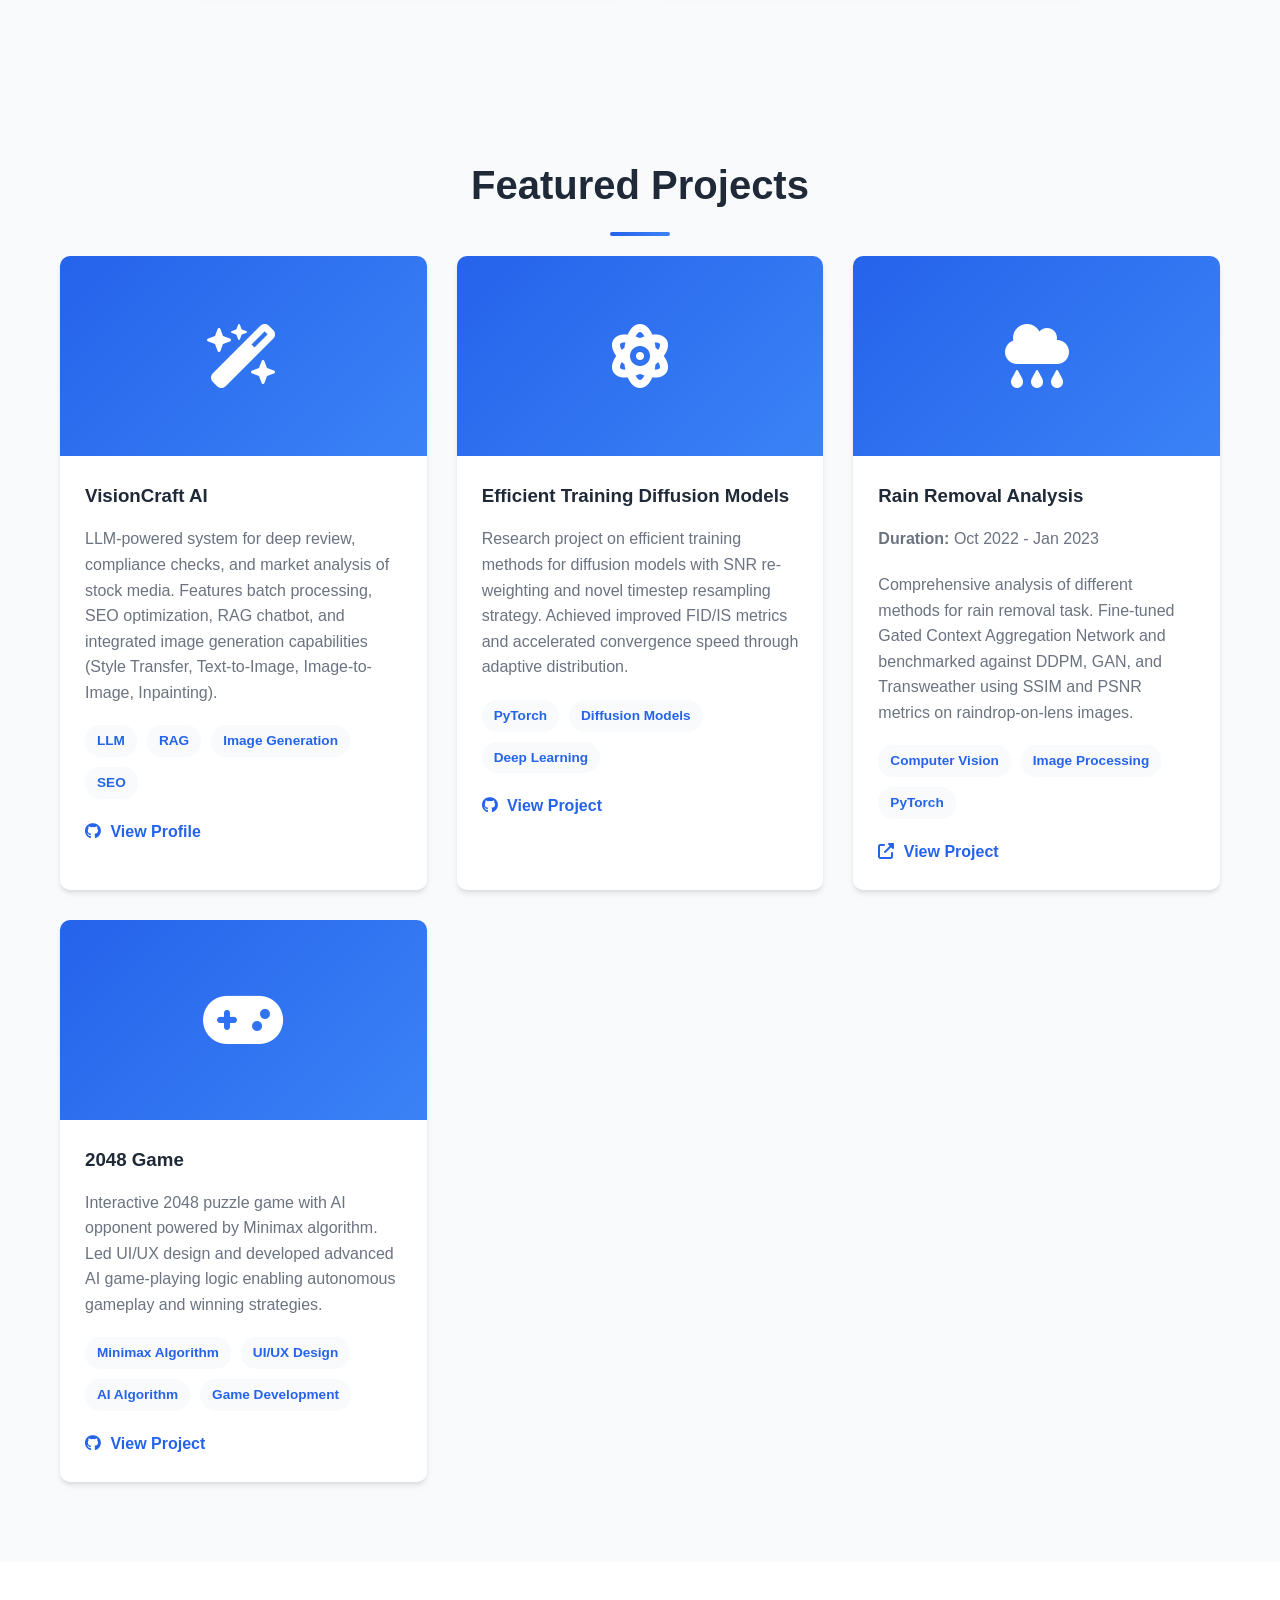
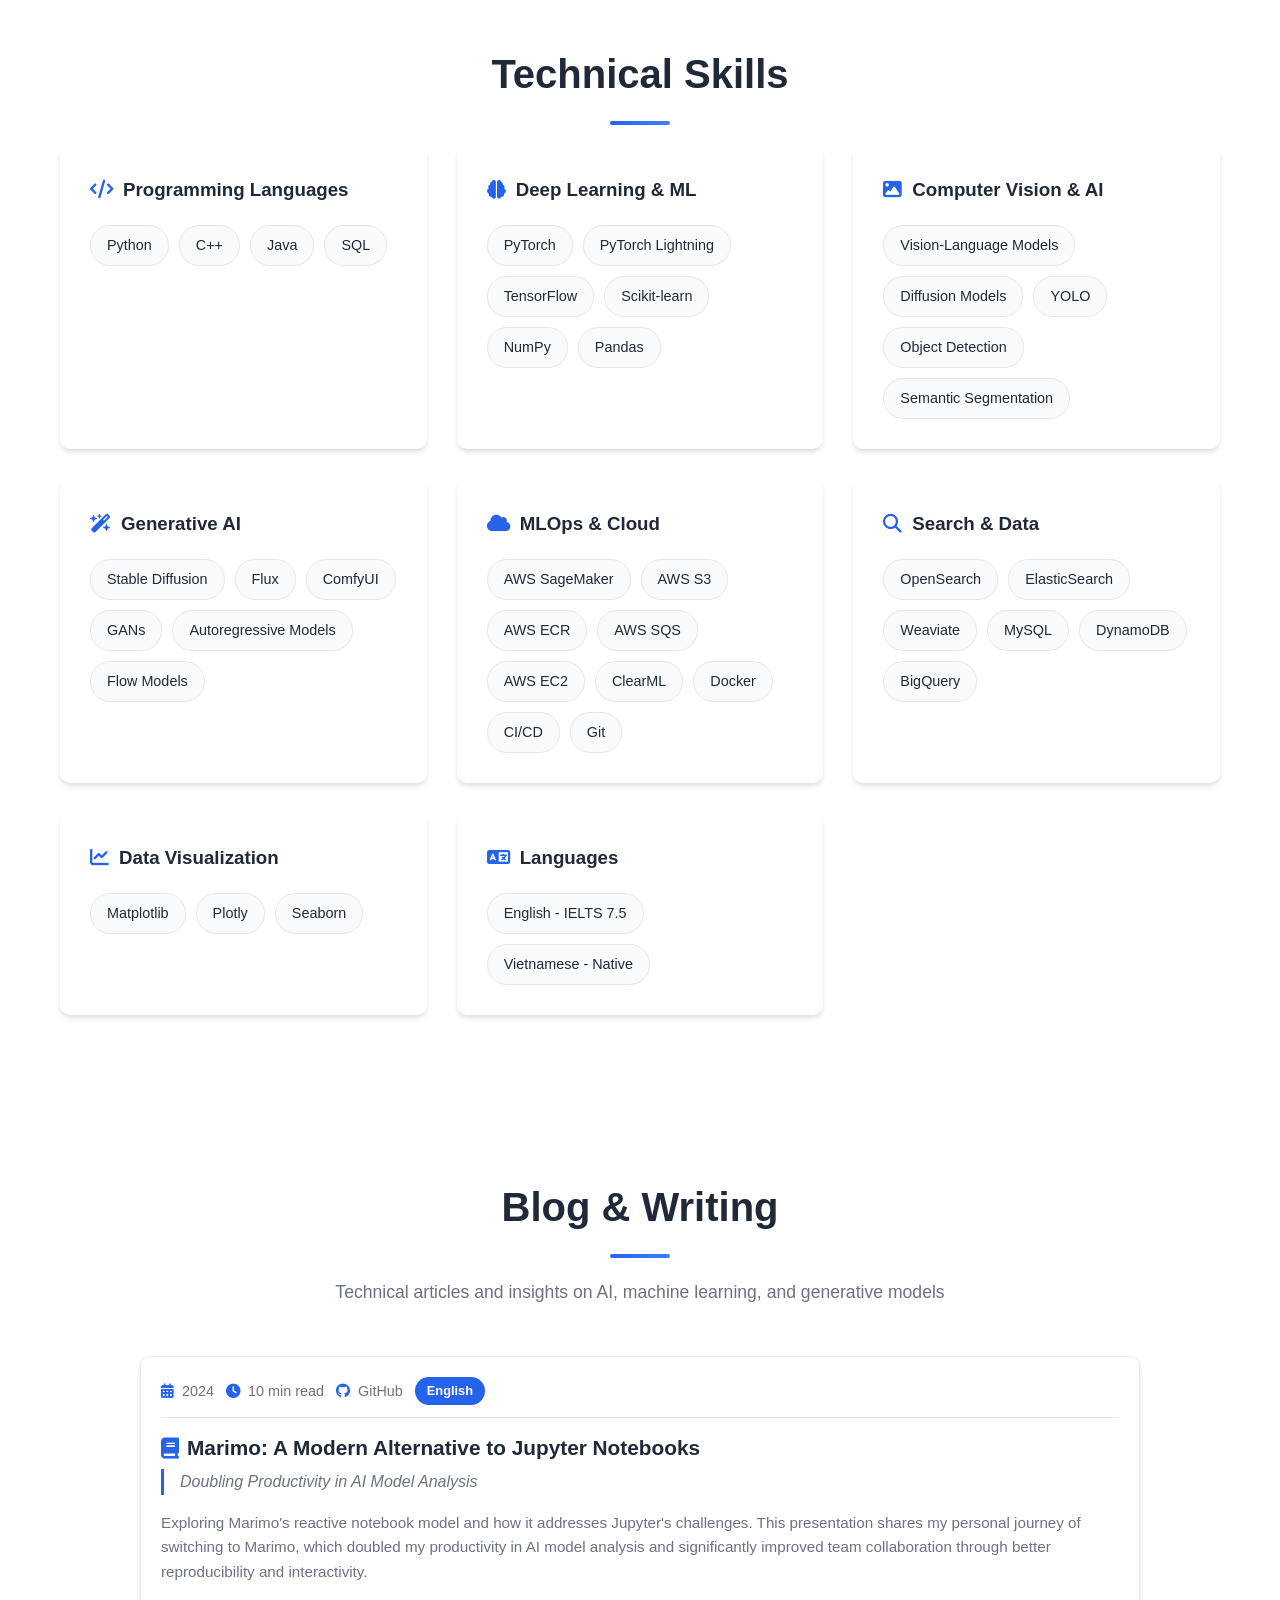
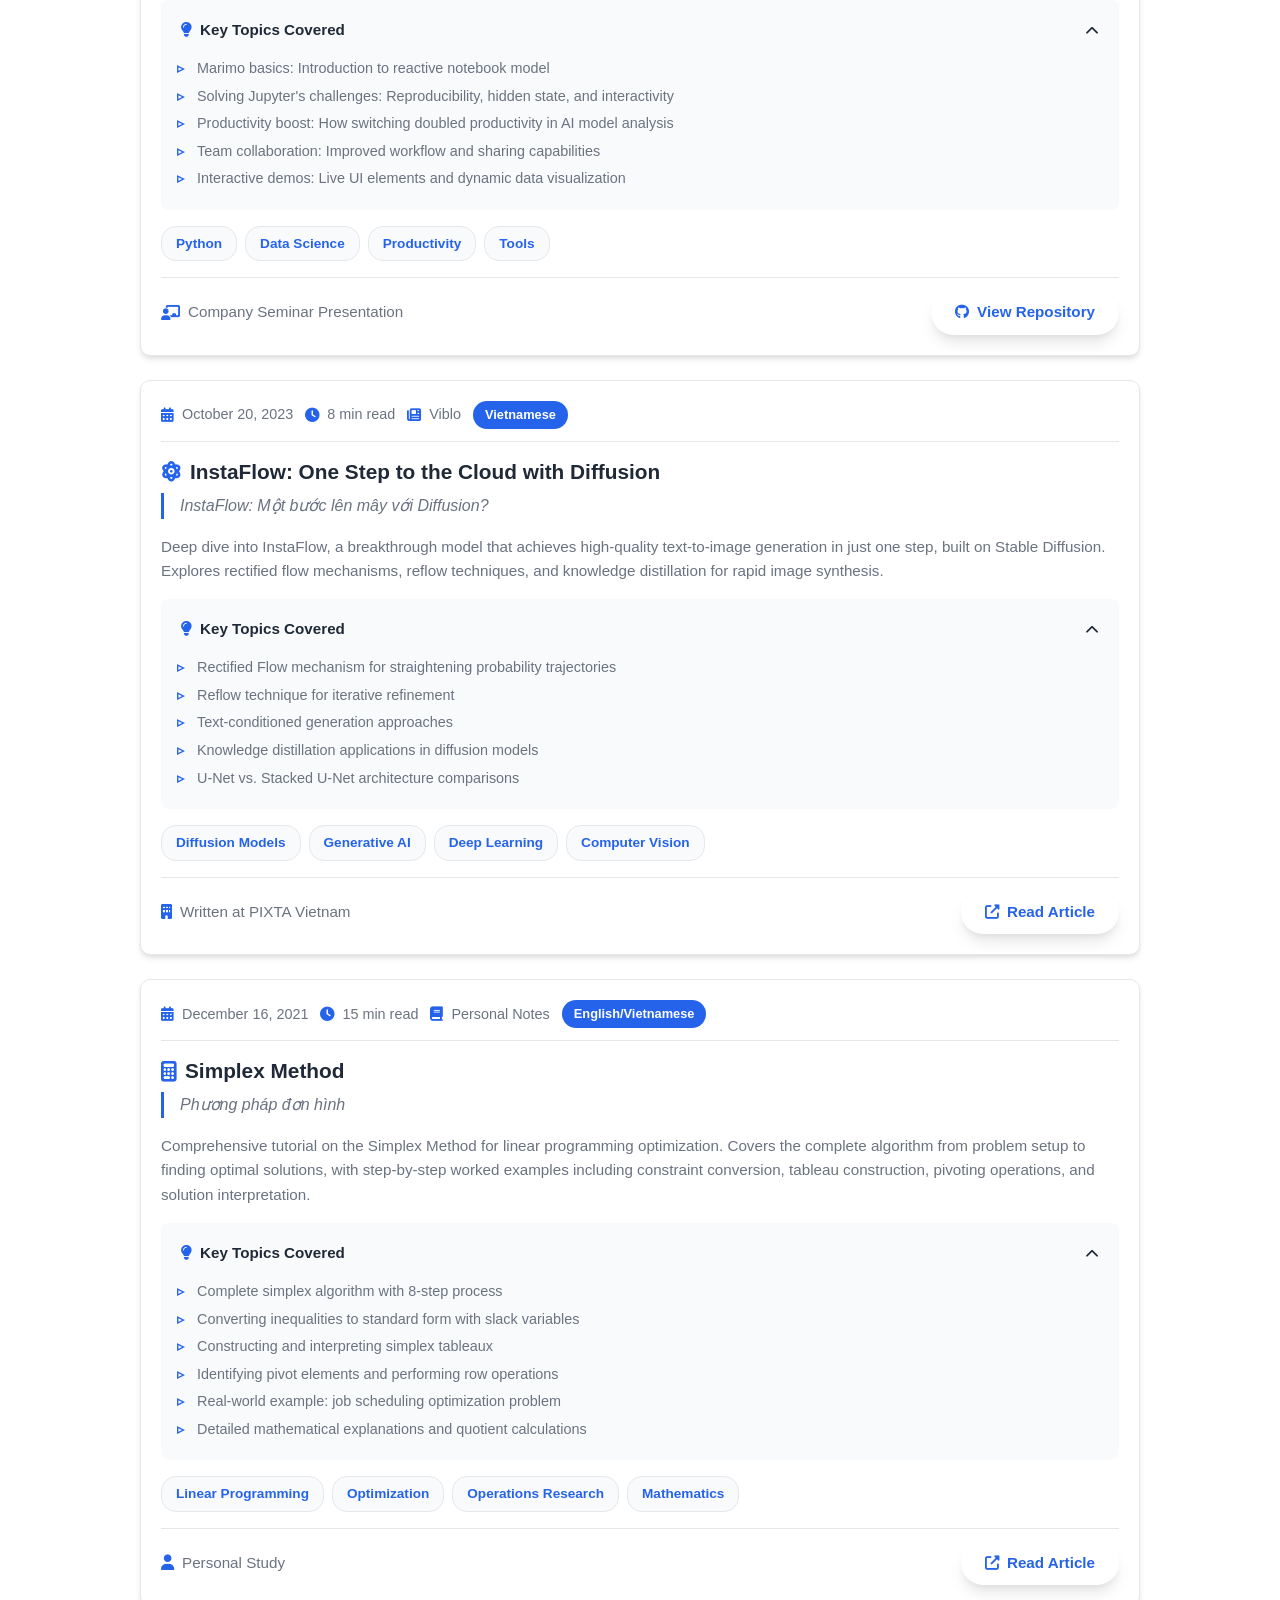
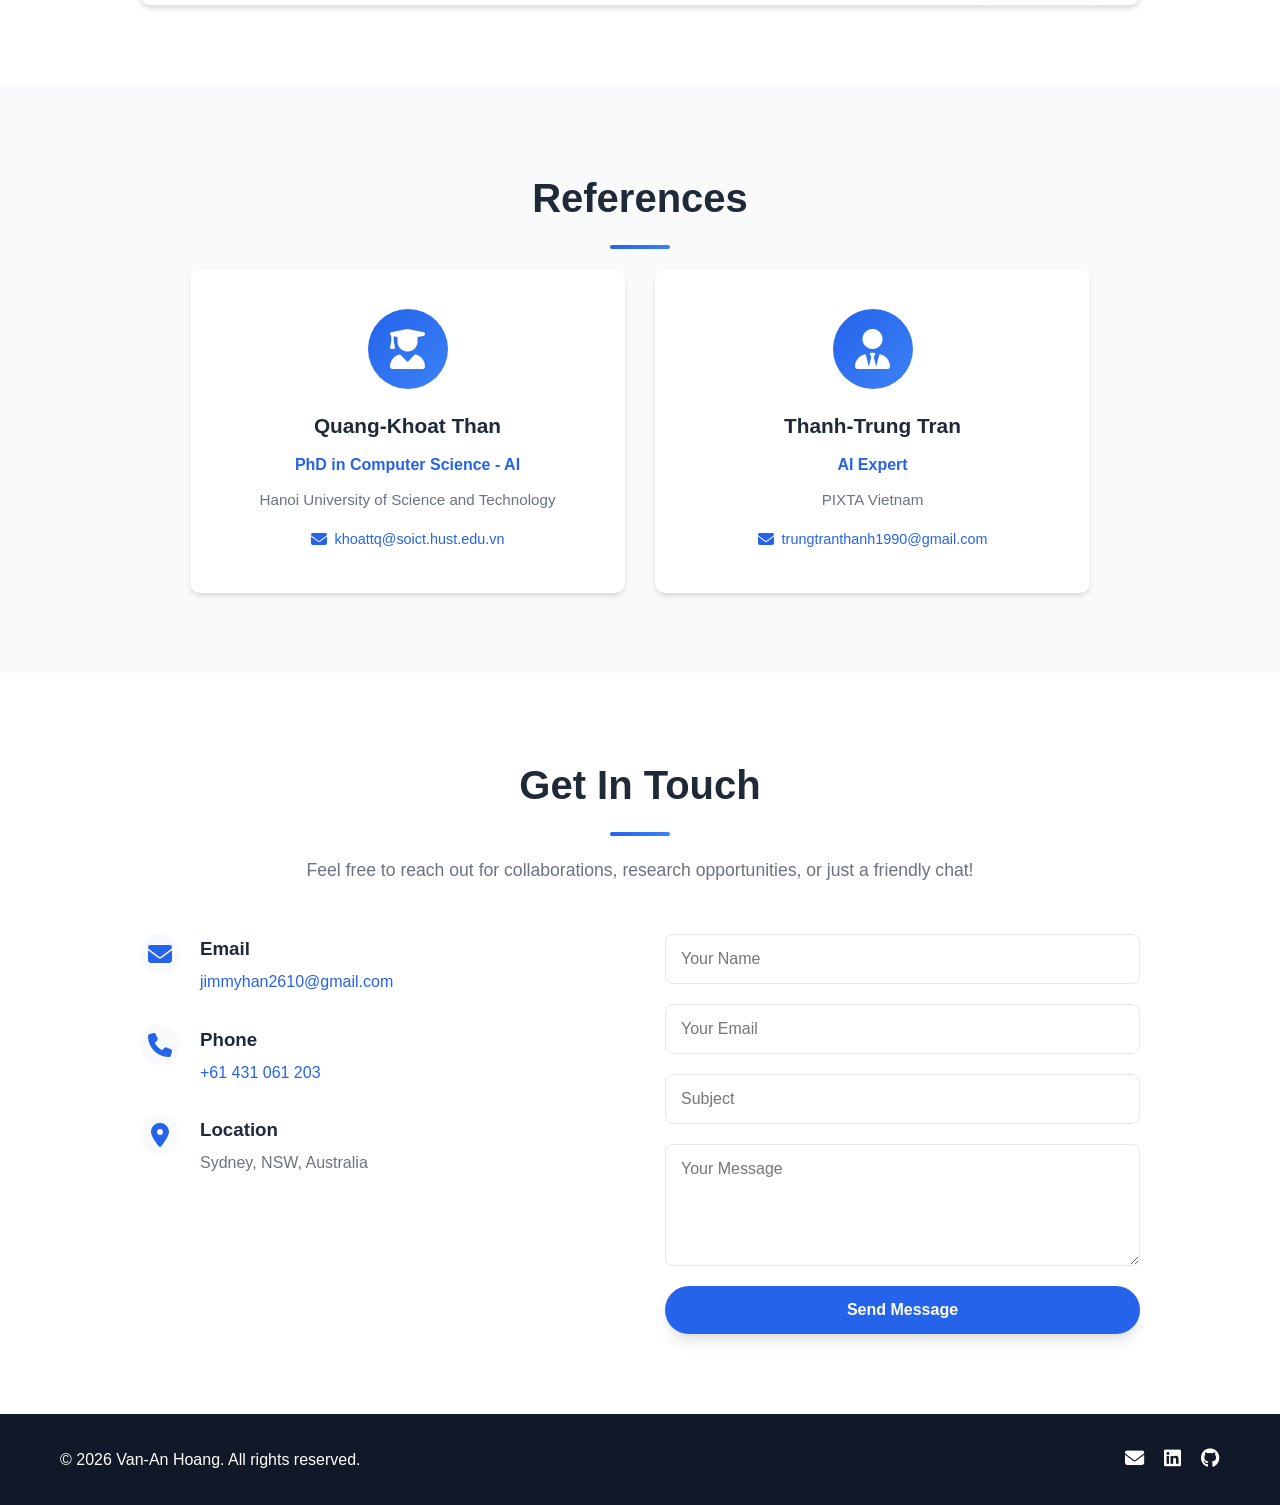
==== commit 36593974: "Update links in index.html and maze.html to change "Download CV" to "View Resume" for consistency an" ====
--- a/index.html
+++ b/index.html
@@ -3,8 +3,28 @@
 <head>
     <meta charset="UTF-8">
     <meta name="viewport" content="width=device-width, initial-scale=1.0">
-    <title>Hoang Van An - Personal Portfolio</title>
-    <link rel="icon" href="assets/images/favicon.png" type="image/png">
+    <title>Van-An Hoang - AI Research Engineer | Interactive Portfolio</title>
+    <meta name="description" content="AI Research Engineer specializing in Deep Learning, Computer Vision, and Generative AI. Explore my interactive maze portfolio!">
+    
+    <!-- Favicons -->
+    <link rel="icon" type="image/png" sizes="32x32" href="assets/images/favicon.png">
+    <link rel="icon" type="image/png" sizes="192x192" href="assets/images/avatar.png">
+    <link rel="apple-touch-icon" href="assets/images/avatar.png">
+    
+    <!-- Open Graph / Facebook -->
+    <meta property="og:type" content="website">
+    <meta property="og:url" content="https://ethanhoangg.github.io/">
+    <meta property="og:title" content="Van-An Hoang - AI Research Engineer | Interactive Portfolio">
+    <meta property="og:description" content="Navigate through an interactive maze to discover my AI/ML projects, experience, and skills. Features A* pathfinding and gamified portfolio exploration!">
+    <meta property="og:image" content="https://ethanhoangg.github.io/assets/images/avatar.png">
+    
+    <!-- Twitter -->
+    <meta property="twitter:card" content="summary_large_image">
+    <meta property="twitter:url" content="https://ethanhoangg.github.io/">
+    <meta property="twitter:title" content="Van-An Hoang - AI Research Engineer | Interactive Portfolio">
+    <meta property="twitter:description" content="Navigate through an interactive maze to discover my AI/ML projects, experience, and skills. Features A* pathfinding and gamified portfolio exploration!">
+    <meta property="twitter:image" content="https://ethanhoangg.github.io/assets/images/avatar.png">
+    
     <link rel="stylesheet" href="css/shared.css">
     <link rel="stylesheet" href="css/styles.css">
     <link rel="stylesheet" href="https://cdnjs.cloudflare.com/ajax/libs/font-awesome/6.4.0/css/all.min.css">
@@ -50,7 +70,7 @@
                 </a>
                 <div class="hero-buttons-row">
                     <a href="#contact" class="btn btn-primary">Get In Touch</a>
-                    <a href="assets/documents/Hoang_Van_An_CV_0210.pdf" download class="btn btn-secondary">Download CV</a>
+                    <a href="assets/documents/Hoang_Van_An_CV_0210.pdf" class="btn btn-secondary">View Resume</a>
                 </div>
             </div>
             <div class="social-links">
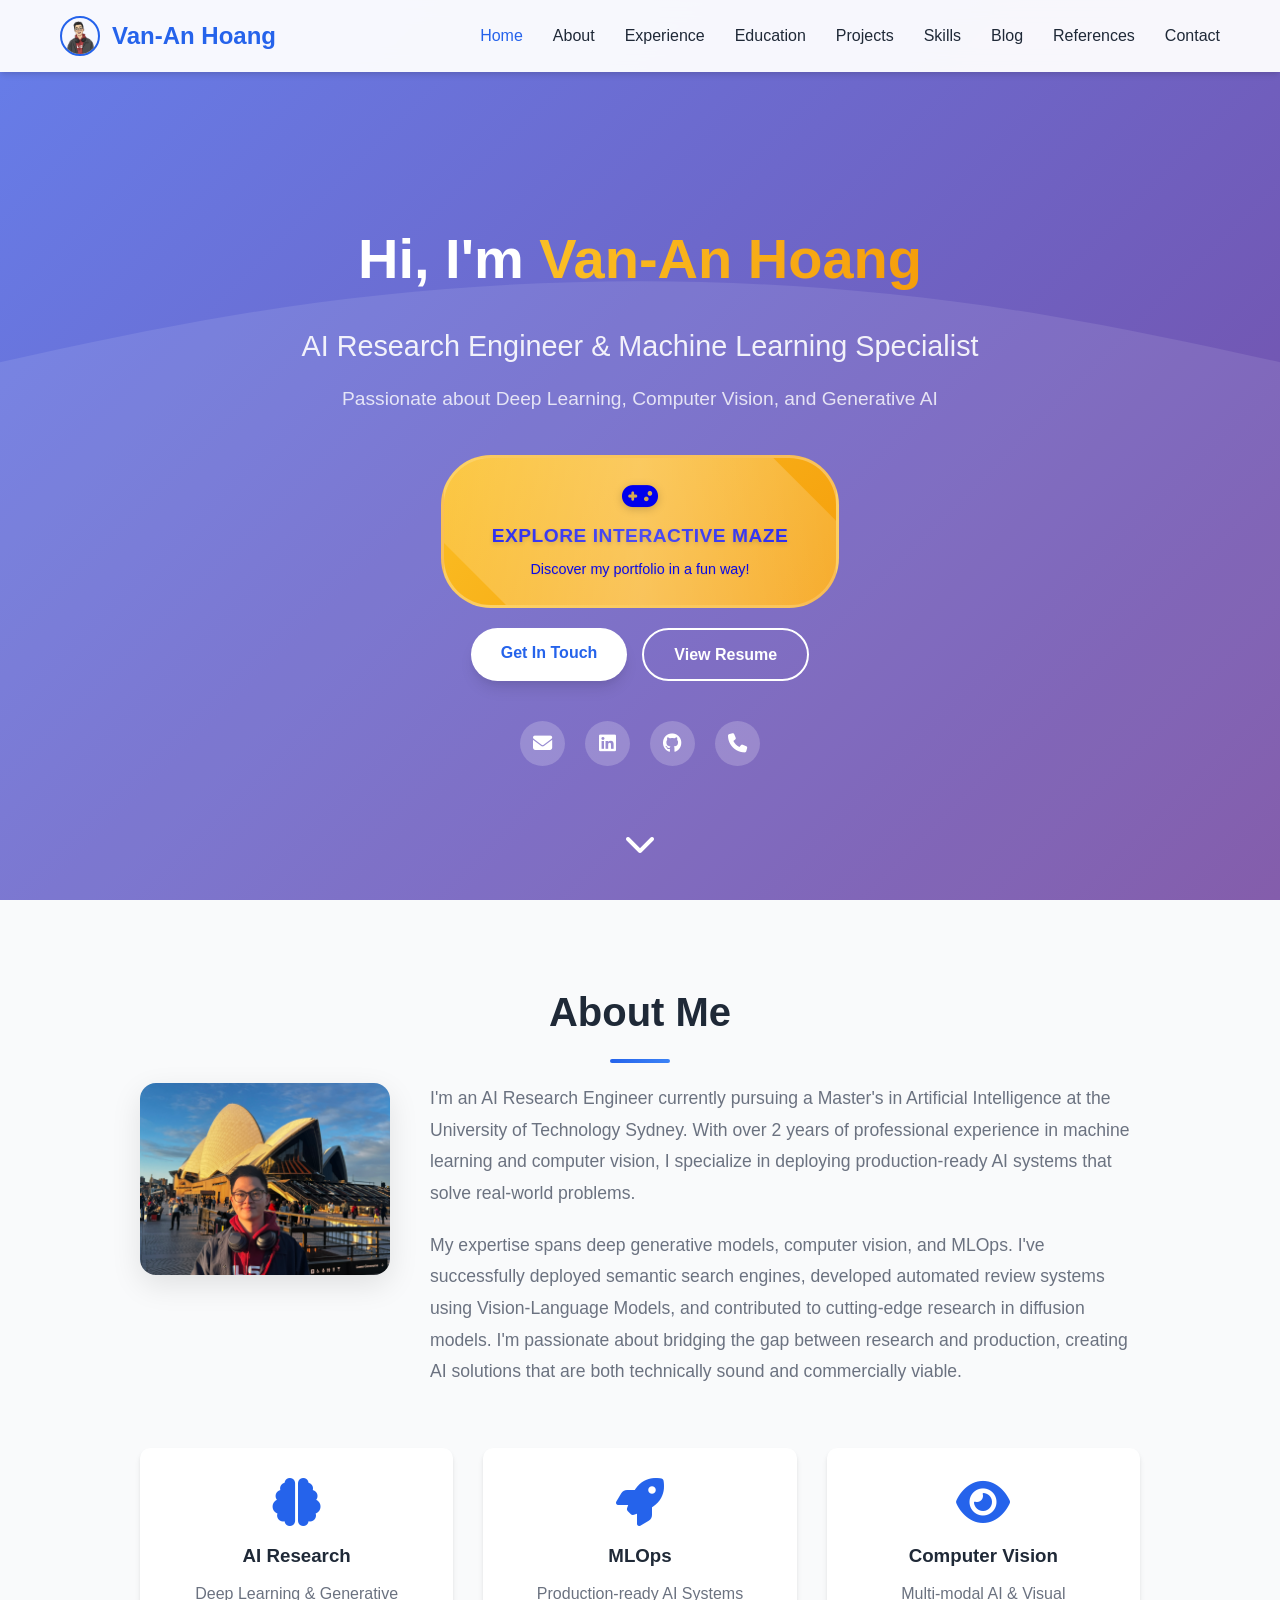
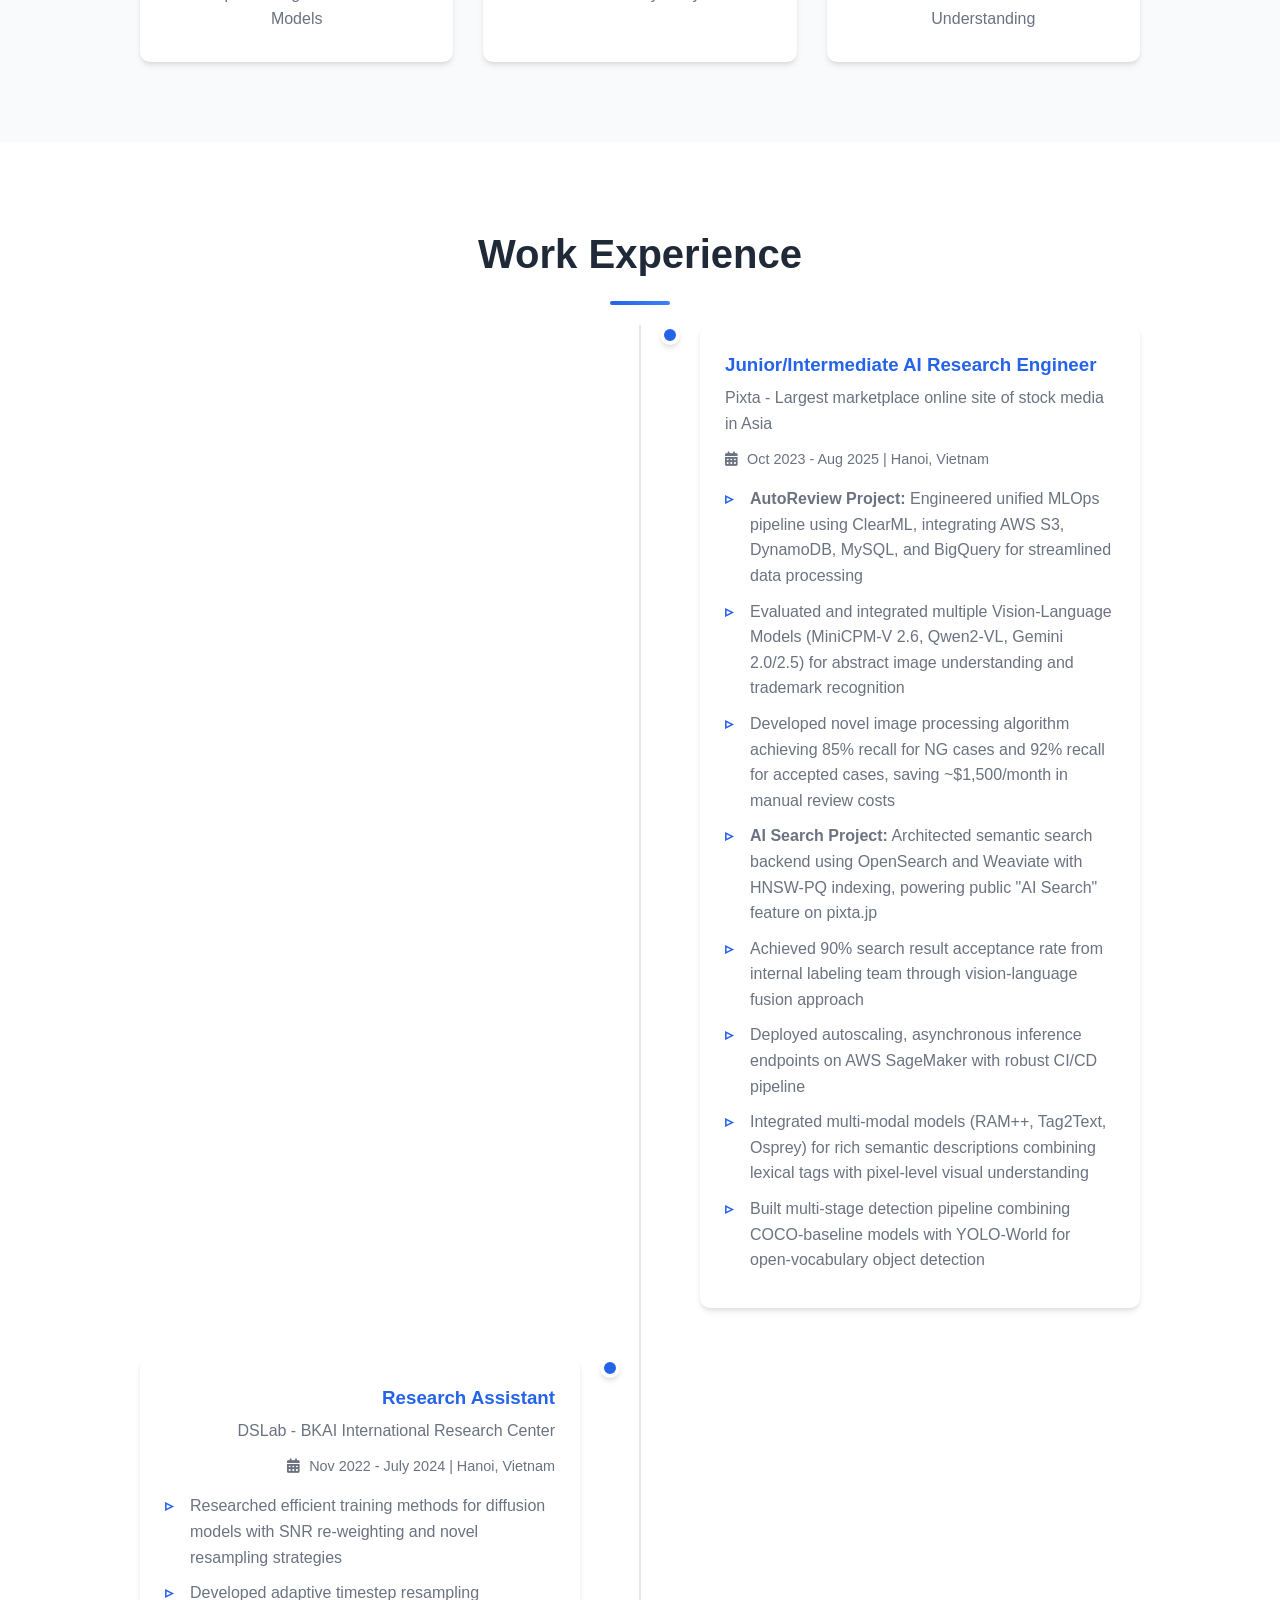
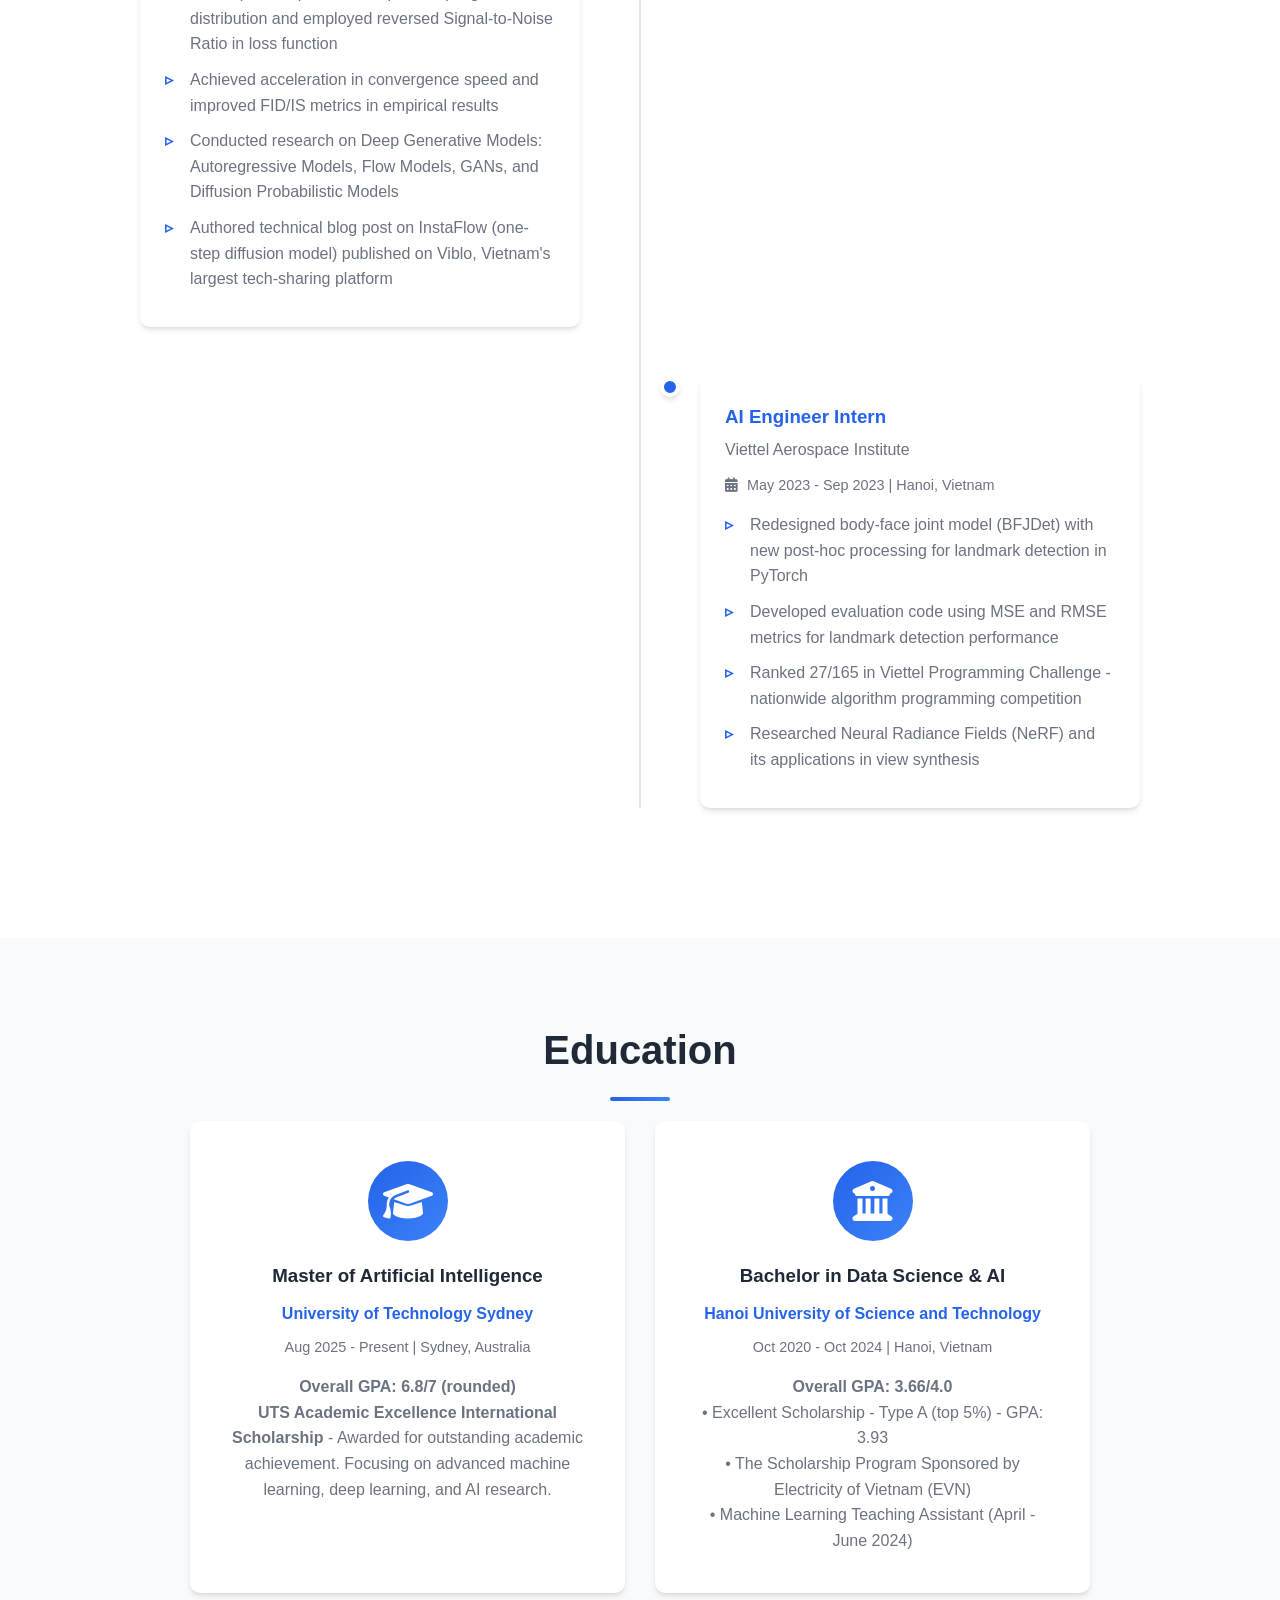
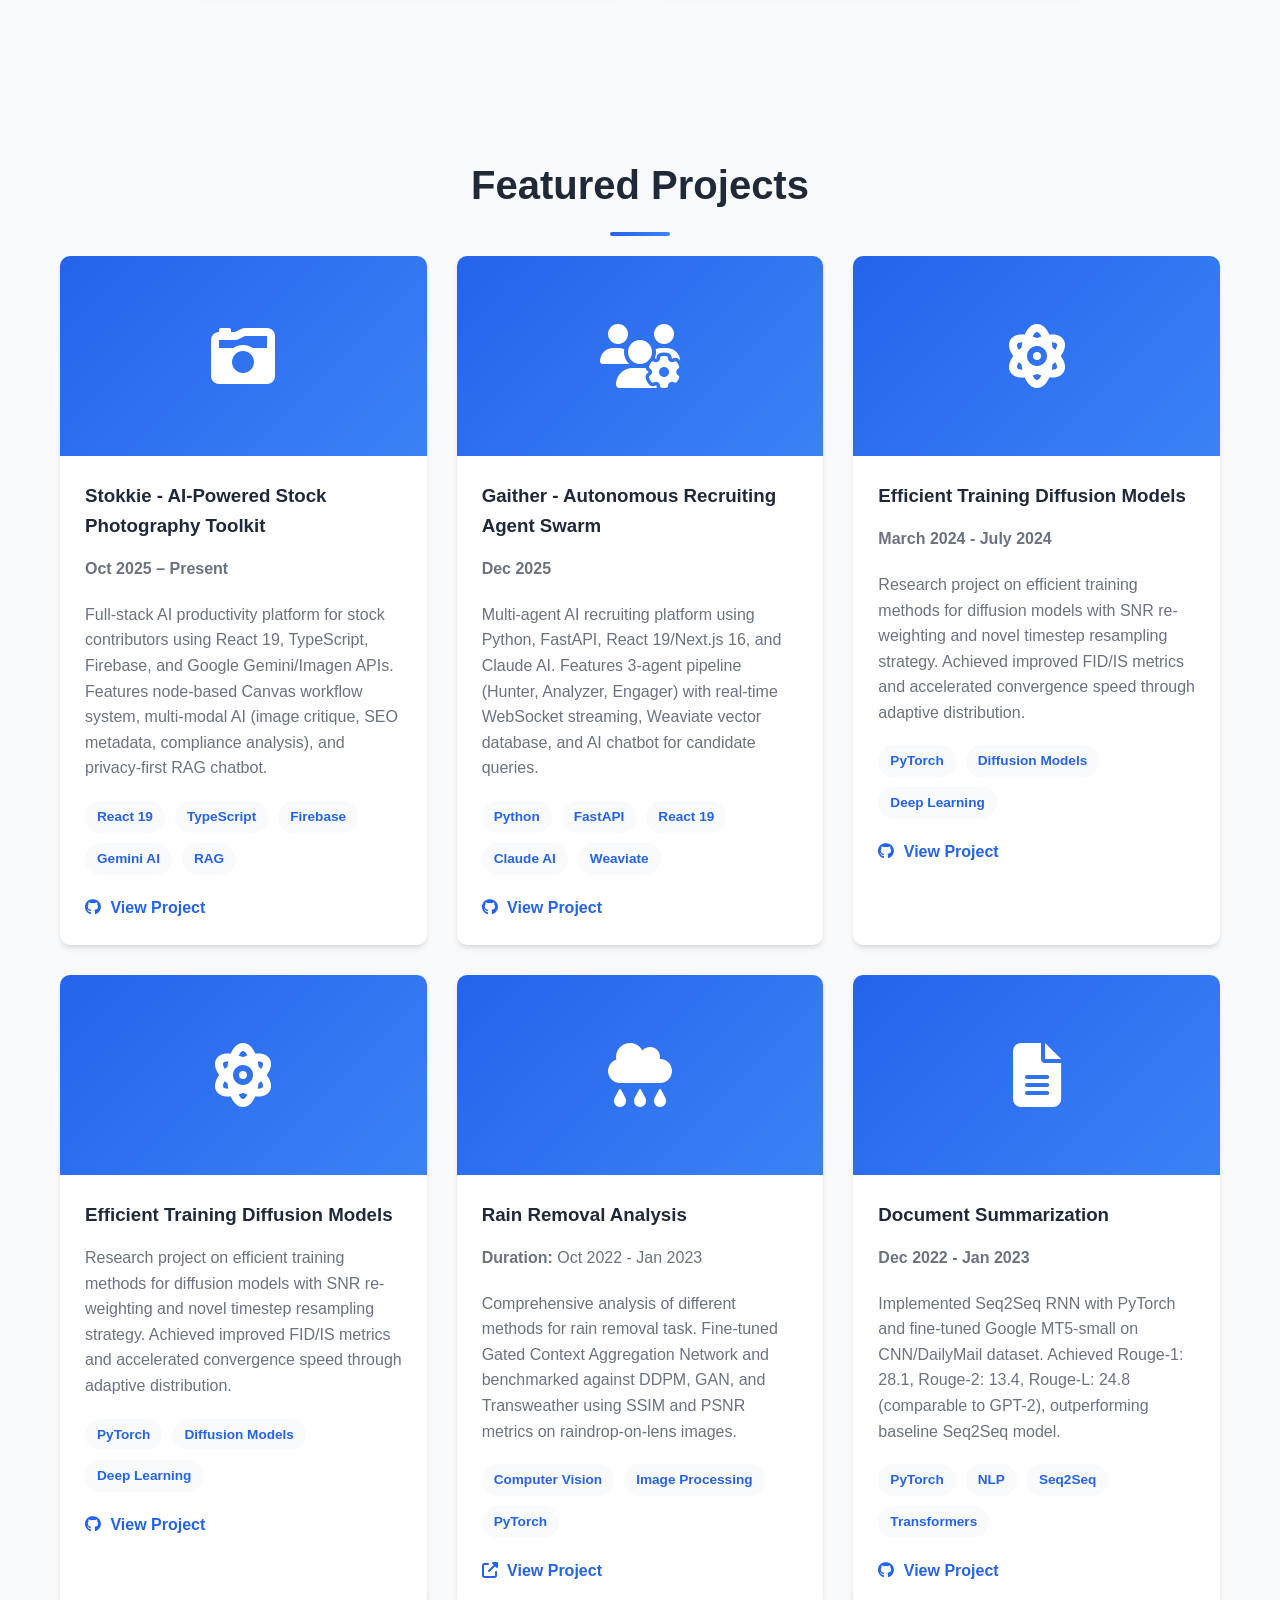
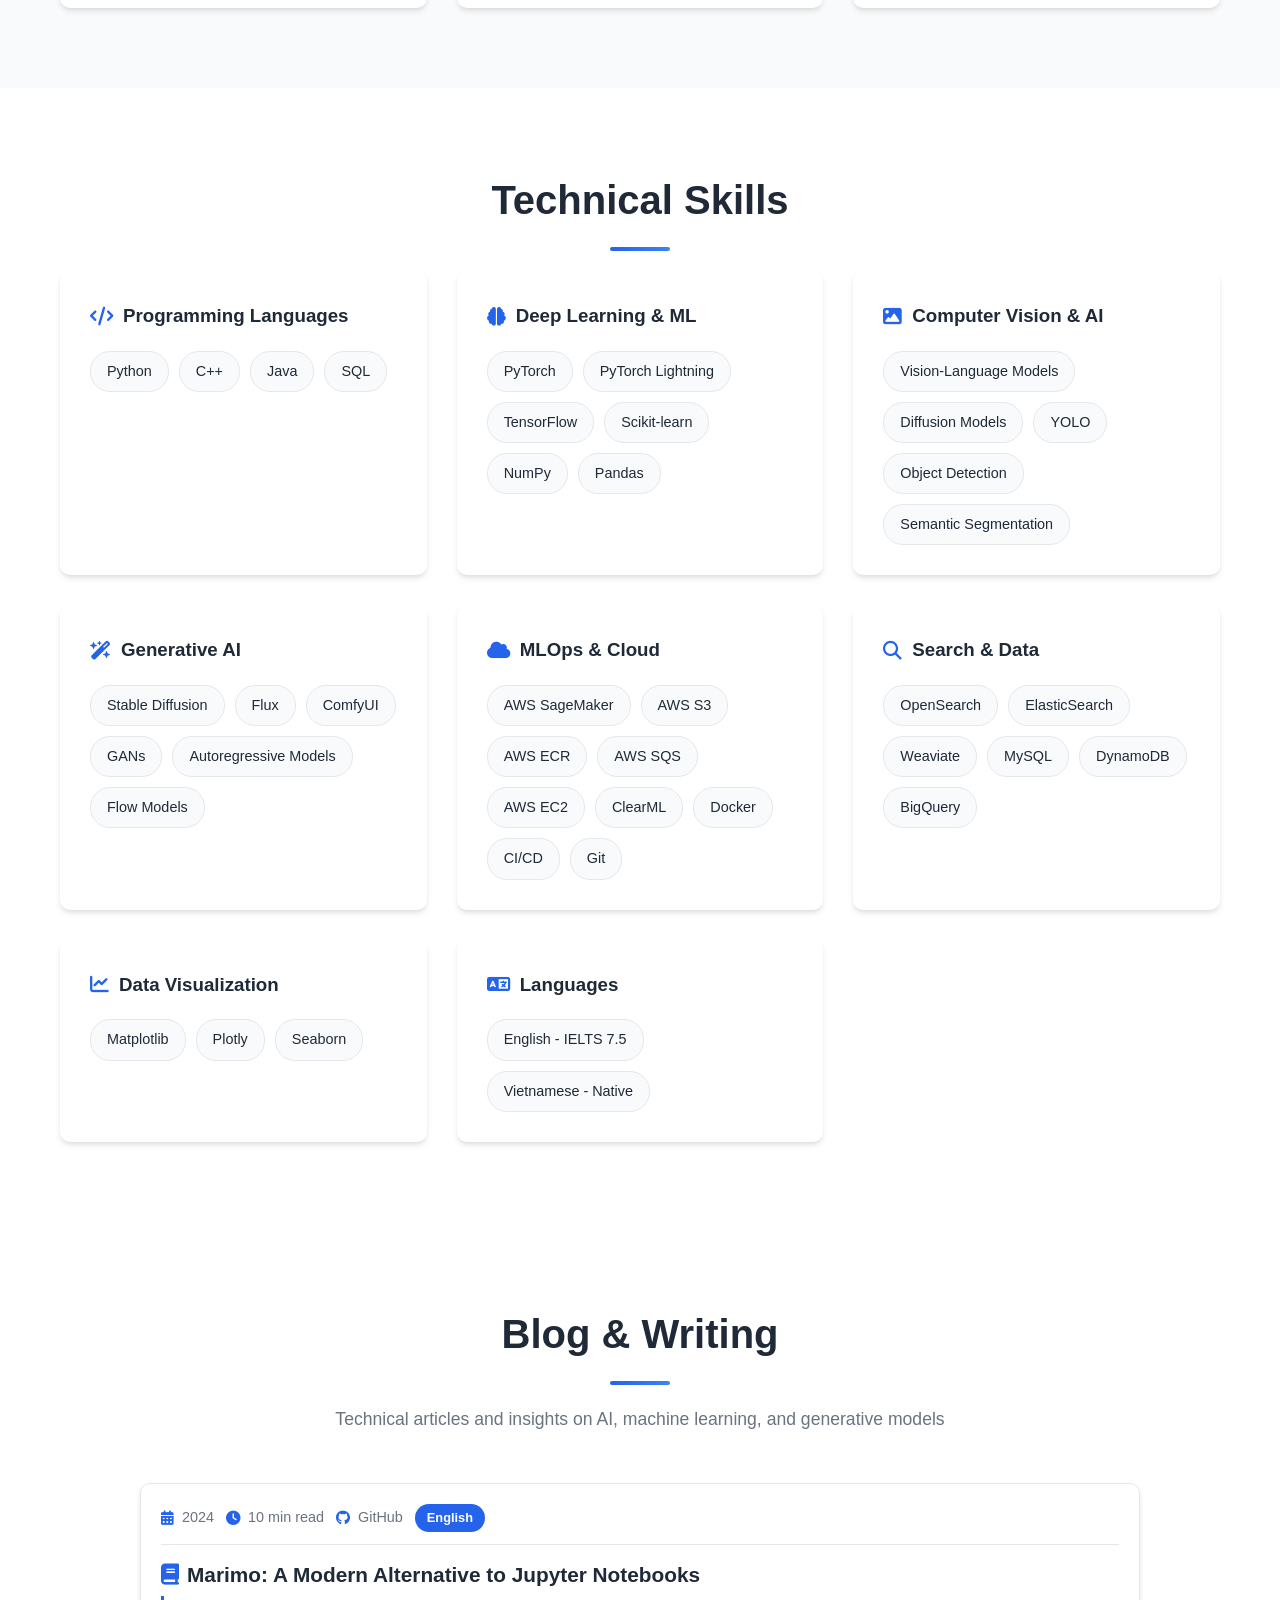
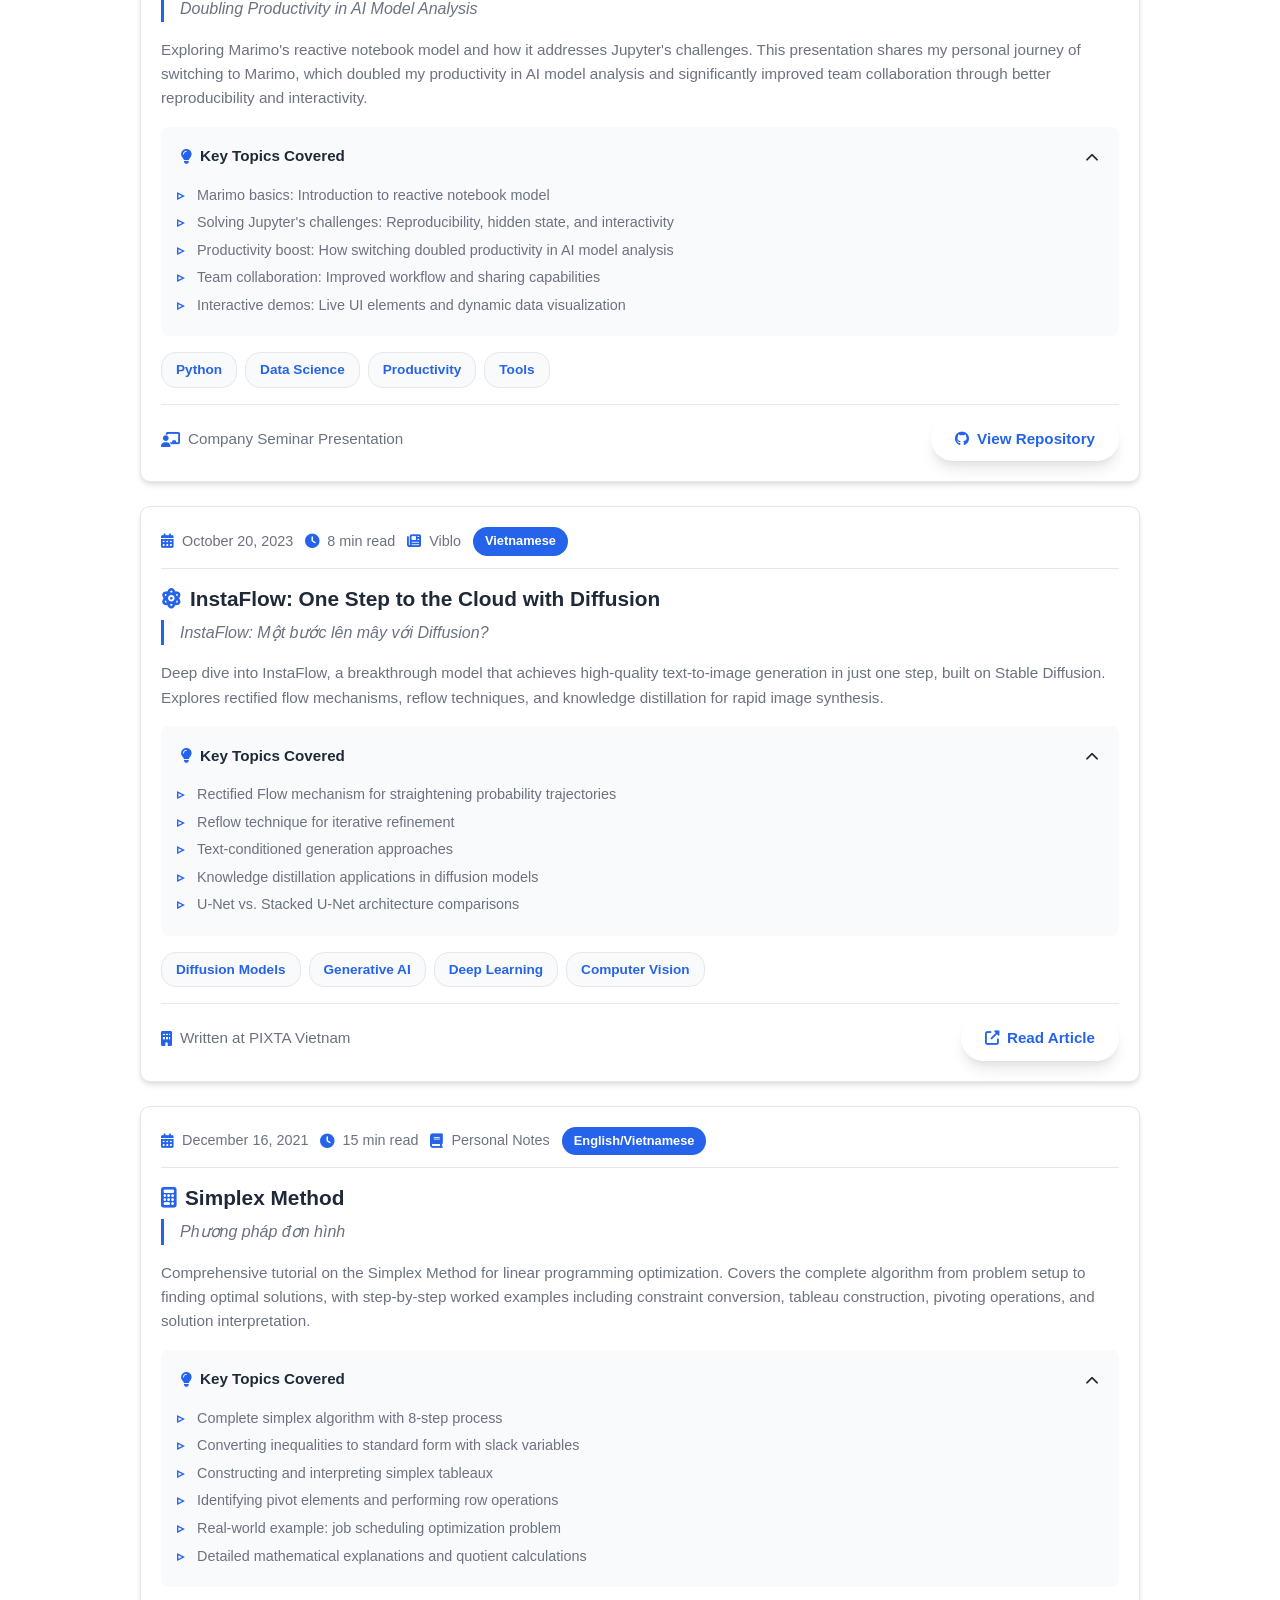
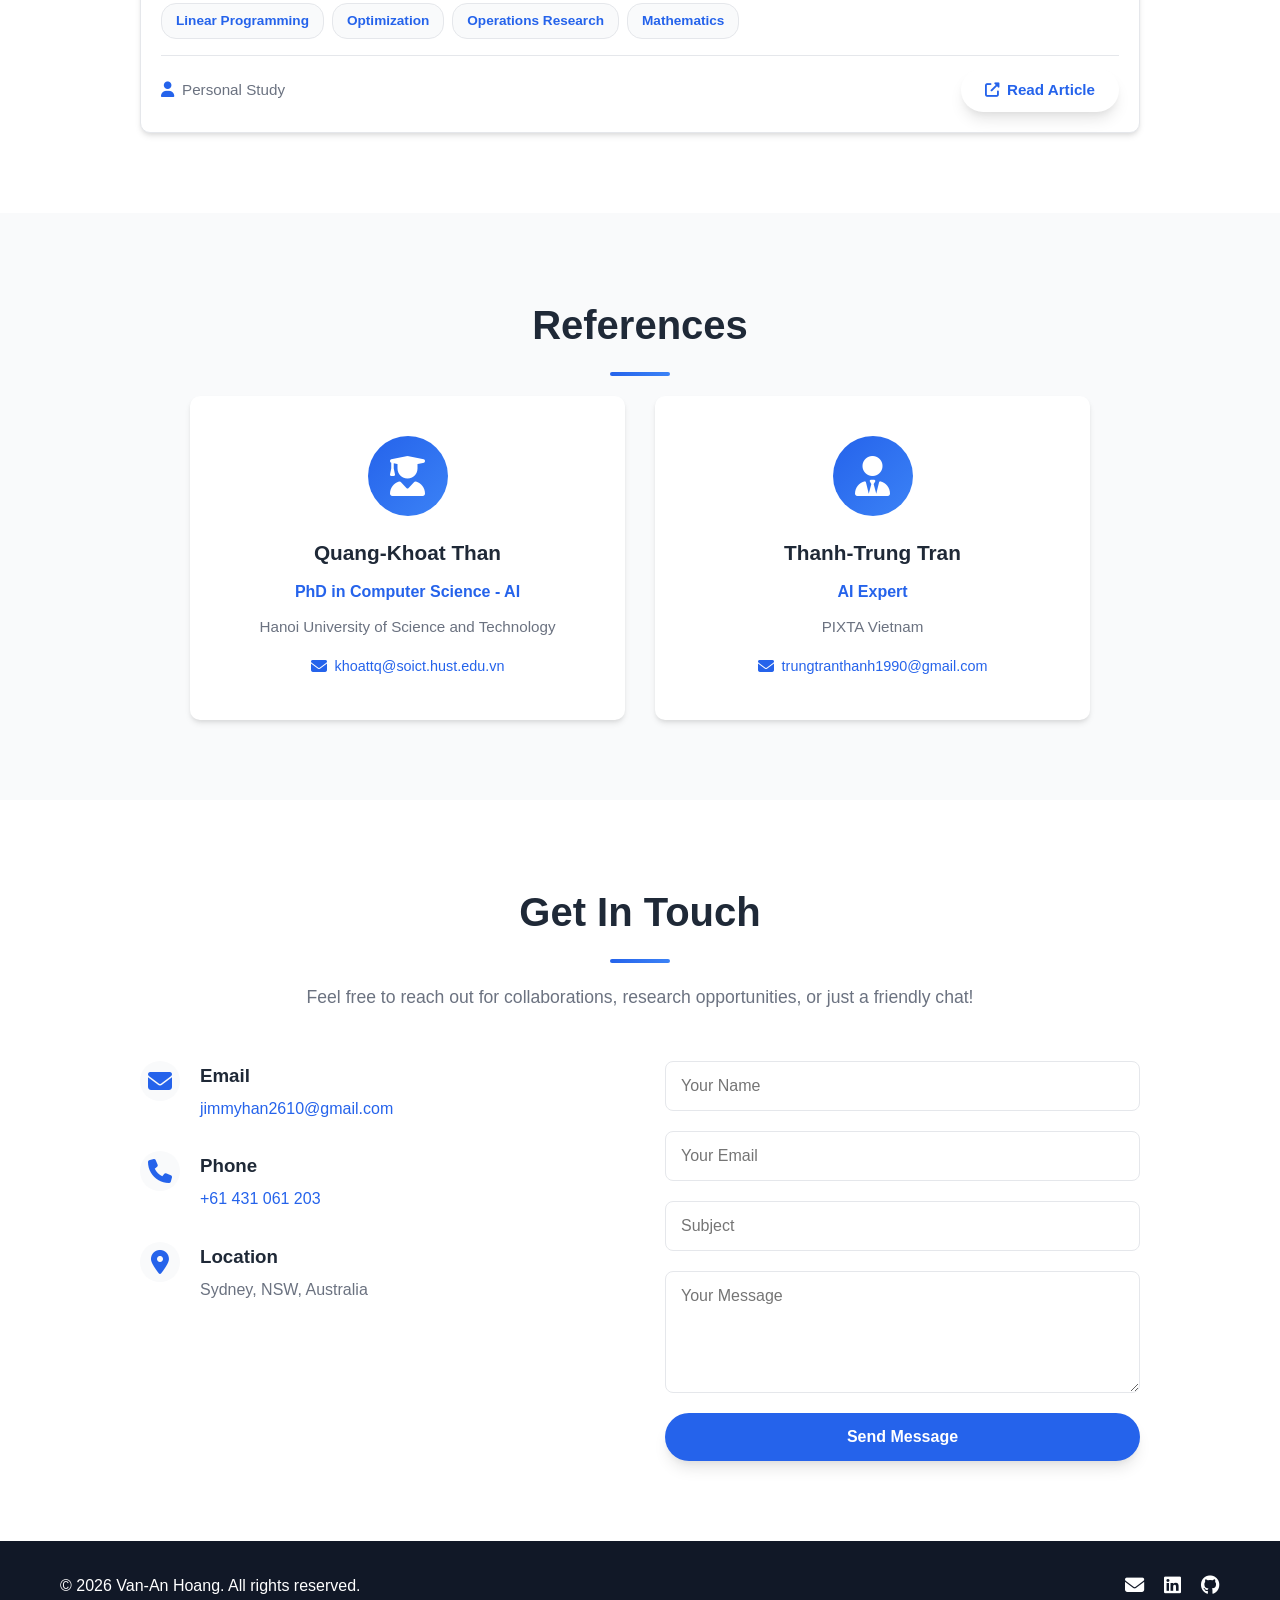
==== commit 75e1d5be: "Update resume links and project descriptions in index.html, maze.html, and portfolio.json to reflect" ====
--- a/index.html
+++ b/index.html
@@ -70,7 +70,7 @@
                 </a>
                 <div class="hero-buttons-row">
                     <a href="#contact" class="btn btn-primary">Get In Touch</a>
-                    <a href="assets/documents/Hoang_Van_An_CV_0210.pdf" class="btn btn-secondary">View Resume</a>
+                    <a href="assets/documents/Van_An_Hoang_2026.pdf" class="btn btn-secondary">View Resume</a>
                 </div>
             </div>
             <div class="social-links">
@@ -128,9 +128,9 @@
                 <div class="timeline-item">
                     <div class="timeline-dot"></div>
                     <div class="timeline-content">
-                        <h3>Junior/Middle AI Research Engineer</h3>
+                        <h3>Junior/Intermediate AI Research Engineer</h3>
                         <h4>Pixta - Largest marketplace online site of stock media in Asia</h4>
-                        <span class="timeline-date"><i class="fas fa-calendar-alt"></i> Oct 2023 - Aug 2024 | Hanoi, Vietnam</span>
+                        <span class="timeline-date"><i class="fas fa-calendar-alt"></i> Oct 2023 - Aug 2025 | Hanoi, Vietnam</span>
                         <ul>
                             <li><strong>AutoReview Project:</strong> Engineered unified MLOps pipeline using ClearML, integrating AWS S3, DynamoDB, MySQL, and BigQuery for streamlined data processing</li>
                             <li>Evaluated and integrated multiple Vision-Language Models (MiniCPM-V 2.6, Qwen2-VL, Gemini 2.0/2.5) for abstract image understanding and trademark recognition</li>
@@ -188,7 +188,8 @@
                     <h3>Master of Artificial Intelligence</h3>
                     <h4>University of Technology Sydney</h4>
                     <span class="education-date">Aug 2025 - Present | Sydney, Australia</span>
-                    <p><strong>UTS Academic Excellence International Scholarship</strong> - Awarded for outstanding academic achievement. Focusing on advanced machine learning, deep learning, and AI research.</p>
+                    <p><strong>Overall GPA: 6.8/7 (rounded)</strong><br>
+                    <strong>UTS Academic Excellence International Scholarship</strong> - Awarded for outstanding academic achievement. Focusing on advanced machine learning, deep learning, and AI research.</p>
                 </div>
                 <div class="education-card">
                     <div class="education-icon">
@@ -213,19 +214,59 @@
             <div class="projects-grid">
                 <div class="project-card">
                     <div class="project-image">
-                        <i class="fas fa-wand-magic-sparkles"></i>
+                        <i class="fas fa-camera-retro"></i>
                     </div>
                     <div class="project-content">
-                        <h3>VisionCraft AI</h3>
-                        <p>LLM-powered system for deep review, compliance checks, and market analysis of stock media. Features batch processing, SEO optimization, RAG chatbot, and integrated image generation capabilities (Style Transfer, Text-to-Image, Image-to-Image, Inpainting).</p>
+                        <h3>Stokkie - AI-Powered Stock Photography Toolkit</h3>
+                        <p><strong>Oct 2025 – Present</strong></p>
+                        <p>Full-stack AI productivity platform for stock contributors using React 19, TypeScript, Firebase, and Google Gemini/Imagen APIs. Features node-based Canvas workflow system, multi-modal AI (image critique, SEO metadata, compliance analysis), and privacy-first RAG chatbot.</p>
                         <div class="project-tech">
-                            <span>LLM</span>
+                            <span>React 19</span>
+                            <span>TypeScript</span>
+                            <span>Firebase</span>
+                            <span>Gemini AI</span>
                             <span>RAG</span>
-                            <span>Image Generation</span>
-                            <span>SEO</span>
                         </div>
                         <div class="project-links">
-                            <a href="https://github.com/EthAnHoangg" target="_blank"><i class="fab fa-github"></i> View Profile</a>
+                            <a href="https://github.com/EthAnHoangg" target="_blank"><i class="fab fa-github"></i> View Project</a>
+                        </div>
+                    </div>
+                </div>
+                <div class="project-card">
+                    <div class="project-image">
+                        <i class="fas fa-users-cog"></i>
+                    </div>
+                    <div class="project-content">
+                        <h3>Gaither - Autonomous Recruiting Agent Swarm</h3>
+                        <p><strong>Dec 2025</strong></p>
+                        <p>Multi-agent AI recruiting platform using Python, FastAPI, React 19/Next.js 16, and Claude AI. Features 3-agent pipeline (Hunter, Analyzer, Engager) with real-time WebSocket streaming, Weaviate vector database, and AI chatbot for candidate queries.</p>
+                        <div class="project-tech">
+                            <span>Python</span>
+                            <span>FastAPI</span>
+                            <span>React 19</span>
+                            <span>Claude AI</span>
+                            <span>Weaviate</span>
+                        </div>
+                        <div class="project-links">
+                            <a href="https://github.com/EthAnHoangg" target="_blank"><i class="fab fa-github"></i> View Project</a>
+                        </div>
+                    </div>
+                </div>
+                <div class="project-card">
+                    <div class="project-image">
+                        <i class="fas fa-atom"></i>
+                    </div>
+                    <div class="project-content">
+                        <h3>Efficient Training Diffusion Models</h3>
+                        <p><strong>March 2024 - July 2024</strong></p>
+                        <p>Research project on efficient training methods for diffusion models with SNR re-weighting and novel timestep resampling strategy. Achieved improved FID/IS metrics and accelerated convergence speed through adaptive distribution.</p>
+                        <div class="project-tech">
+                            <span>PyTorch</span>
+                            <span>Diffusion Models</span>
+                            <span>Deep Learning</span>
+                        </div>
+                        <div class="project-links">
+                            <a href="https://github.com/HoangAnAIRS/exponential-SNR-diffusion" target="_blank"><i class="fab fa-github"></i> View Project</a>
                         </div>
                     </div>
                 </div>
@@ -266,19 +307,20 @@
                 </div>
                 <div class="project-card">
                     <div class="project-image">
-                        <i class="fas fa-gamepad"></i>
+                        <i class="fas fa-file-alt"></i>
                     </div>
                     <div class="project-content">
-                        <h3>2048 Game</h3>
-                        <p>Interactive 2048 puzzle game with AI opponent powered by Minimax algorithm. Led UI/UX design and developed advanced AI game-playing logic enabling autonomous gameplay and winning strategies.</p>
+                        <h3>Document Summarization</h3>
+                        <p><strong>Dec 2022 - Jan 2023</strong></p>
+                        <p>Implemented Seq2Seq RNN with PyTorch and fine-tuned Google MT5-small on CNN/DailyMail dataset. Achieved Rouge-1: 28.1, Rouge-2: 13.4, Rouge-L: 24.8 (comparable to GPT-2), outperforming baseline Seq2Seq model.</p>
                         <div class="project-tech">
-                            <span>Minimax Algorithm</span>
-                            <span>UI/UX Design</span>
-                            <span>AI Algorithm</span>
-                            <span>Game Development</span>
+                            <span>PyTorch</span>
+                            <span>NLP</span>
+                            <span>Seq2Seq</span>
+                            <span>Transformers</span>
                         </div>
                         <div class="project-links">
-                            <a href="https://github.com/hlongng2002241/2048" target="_blank"><i class="fab fa-github"></i> View Project</a>
+                            <a href="https://github.com/EthAnHoangg" target="_blank"><i class="fab fa-github"></i> View Project</a>
                         </div>
                     </div>
                 </div>
@@ -579,7 +621,7 @@
     <!-- Footer -->
     <footer class="footer">
         <div class="container">
-            <p>&copy; 2024 Van-An Hoang. All rights reserved.</p>
+            <p>&copy; 2026 Van-An Hoang. All rights reserved.</p>
             <div class="footer-links">
                 <a href="mailto:jimmyhan2610@gmail.com"><i class="fas fa-envelope"></i></a>
                 <a href="https://linkedin.com/in/van-an-hoang" target="_blank"><i class="fab fa-linkedin"></i></a>
